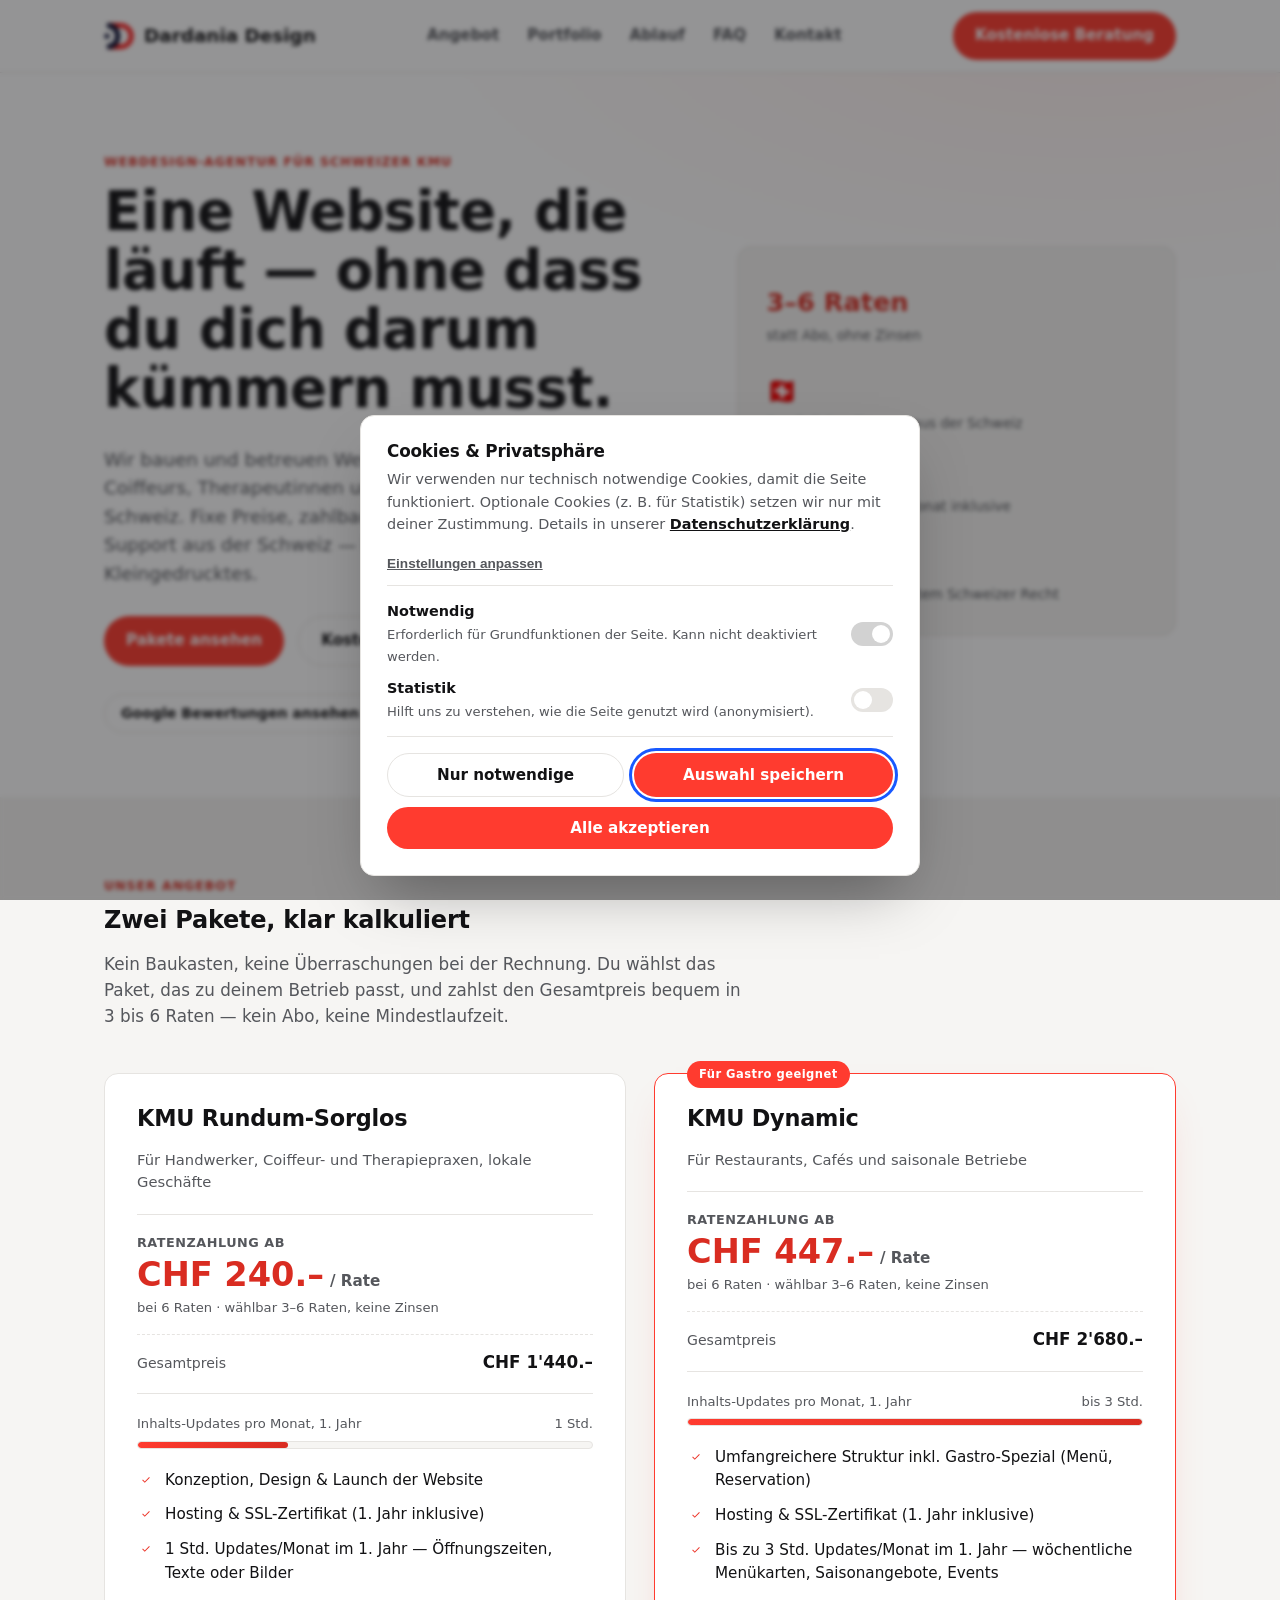
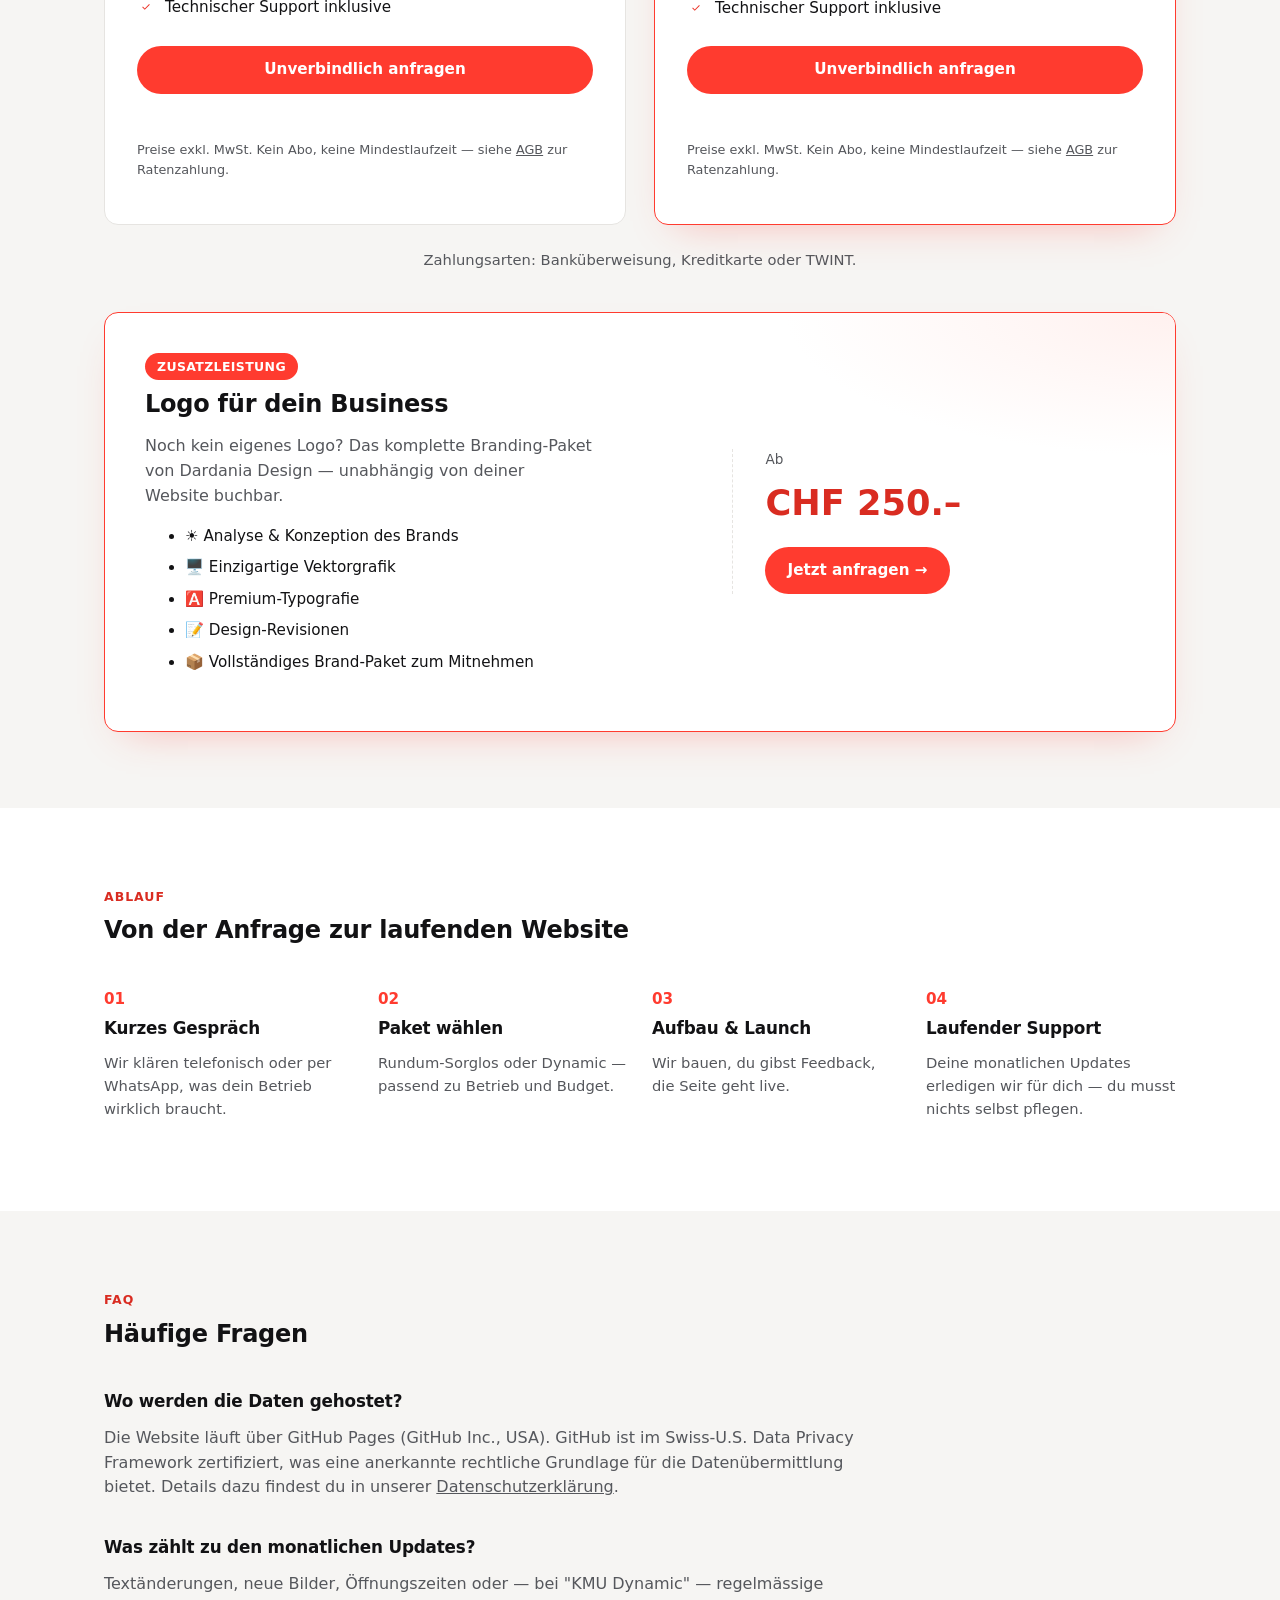
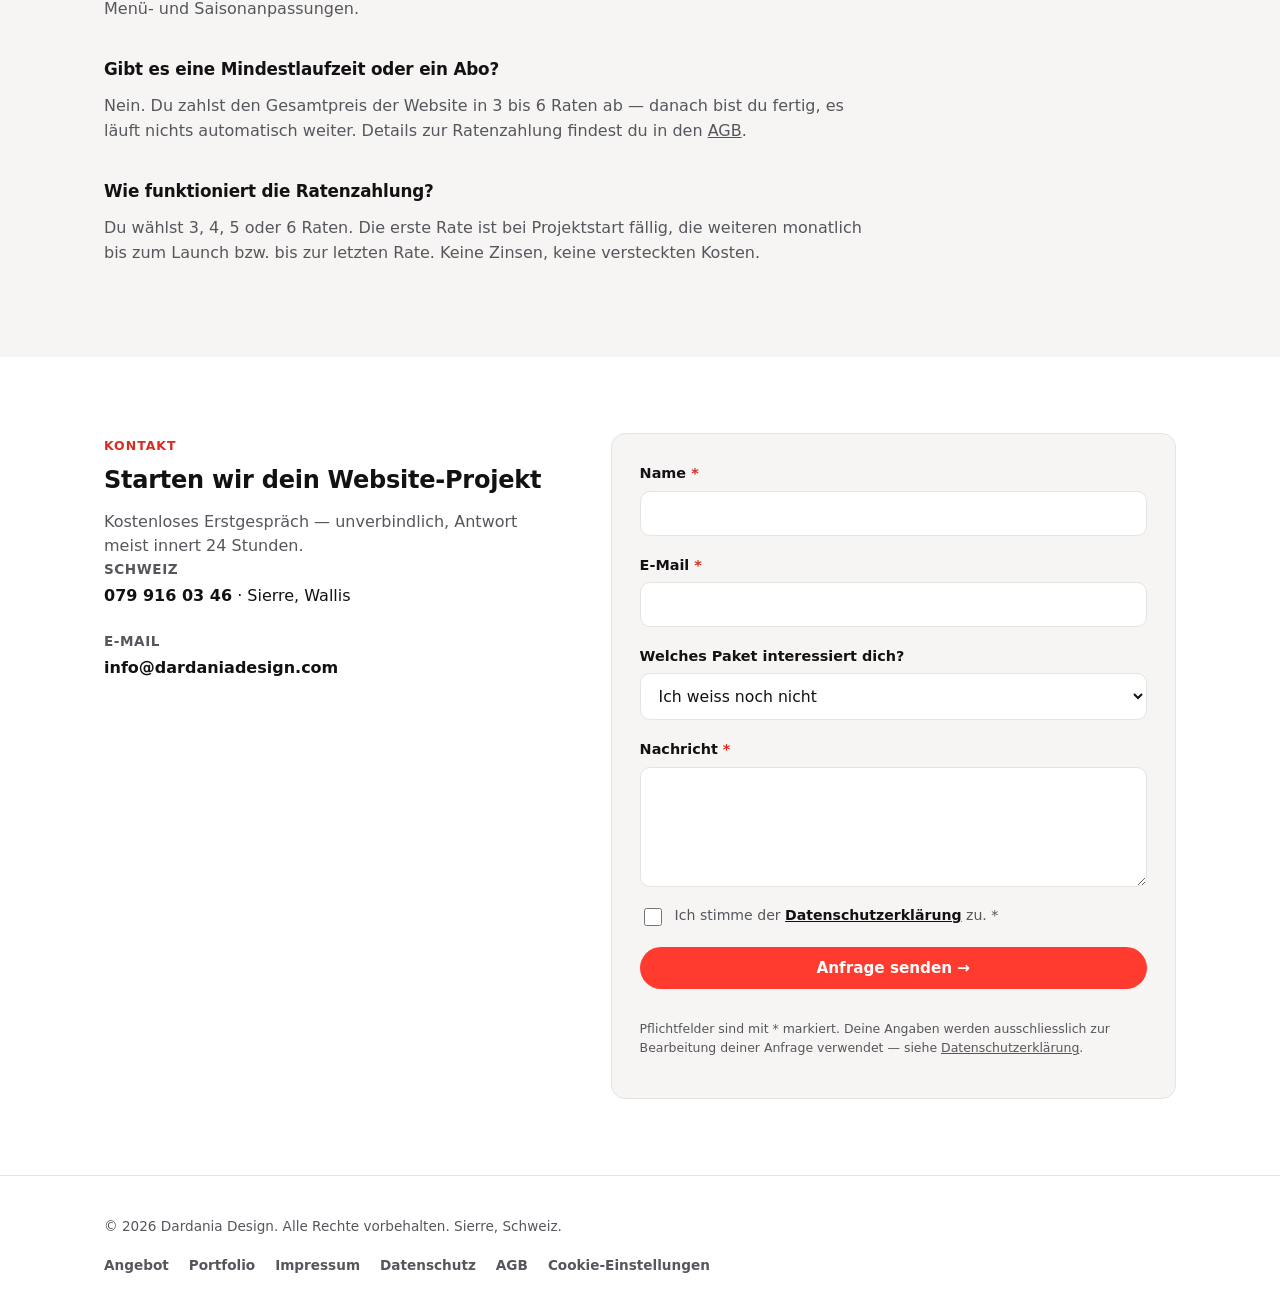
==== index.html @ 03ff4ef8 "Logo-Design Promo-Banner auf Startseite ergaenzt (CHF 250.-, angepasst an bestehendes Rot/Weiss-Desi" ====
<!DOCTYPE html>
<html lang="de-CH">
<head>
<meta charset="UTF-8">
<meta name="viewport" content="width=device-width, initial-scale=1.0, viewport-fit=cover">
<title>Dardania Design — Websites auf Raten für Schweizer KMU</title>
<meta name="description" content="Websites auf Raten für Schweizer KMU: Handwerk, Coiffeur, Therapie und Gastro. Gesamtpreis ab CHF 1'440.–, zahlbar in 3–6 Raten. Kein Abo. Persönlicher Support aus der Schweiz, SSL inklusive.">
<meta name="theme-color" content="#ff3b2f">
<link rel="canonical" href="https://www.dardaniadesign.com/">
<link rel="icon" href="/favicon.ico" sizes="any">
<link rel="icon" href="/images/logo-mark.png" type="image/png">
<link rel="apple-touch-icon" href="/images/apple-touch-icon.png">

<meta property="og:type" content="website">
<meta property="og:site_name" content="Dardania Design">
<meta property="og:title" content="Dardania Design — Websites auf Raten für Schweizer KMU">
<meta property="og:description" content="Websites auf Raten für Schweizer KMU: Handwerk, Coiffeur, Therapie und Gastro. Kein Abo — Gesamtpreis in 3–6 Raten.">
<meta property="og:url" content="https://www.dardaniadesign.com/">
<meta property="og:locale" content="de_CH">

<meta name="twitter:card" content="summary">
<meta name="twitter:title" content="Dardania Design — Websites auf Raten für Schweizer KMU">

<link rel="stylesheet" href="styles.css">
<!-- Keine Google Fonts CDN-Einbindung: Schriften liegen lokal unter /fonts, siehe README.md -->
</head>
<body>

<!-- ============ COOKIE BANNER (blockiert die Seite bis zur Entscheidung) ============ -->
<div id="cookie-overlay"></div>
<div id="cookie-banner" role="dialog" aria-modal="true" aria-labelledby="cookie-title" aria-describedby="cookie-desc">
  <h2 id="cookie-title">Cookies &amp; Privatsphäre</h2>
  <p id="cookie-desc">
    Wir verwenden nur technisch notwendige Cookies, damit die Seite funktioniert.
    Optionale Cookies (z.&nbsp;B. für Statistik) setzen wir nur mit deiner Zustimmung.
    Details in unserer <a href="datenschutz.html">Datenschutzerklärung</a>.
  </p>

  <button type="button" id="cookie-settings-toggle" aria-expanded="false" aria-controls="cookie-options">
    Einstellungen anpassen
  </button>

  <div class="cookie-options" id="cookie-options" hidden>
    <div class="cookie-option">
      <div>
        <strong>Notwendig</strong>
        <span class="desc">Erforderlich für Grundfunktionen der Seite. Kann nicht deaktiviert werden.</span>
      </div>
      <label class="switch">
        <input type="checkbox" checked disabled aria-label="Notwendige Cookies, immer aktiv">
        <span class="track"></span>
      </label>
    </div>
    <div class="cookie-option">
      <div>
        <strong>Statistik</strong>
        <span class="desc">Hilft uns zu verstehen, wie die Seite genutzt wird (anonymisiert).</span>
      </div>
      <label class="switch">
        <input type="checkbox" id="consent-stats" aria-label="Statistik-Cookies zulassen">
        <span class="track"></span>
      </label>
    </div>
  </div>

  <div class="cookie-actions">
    <button type="button" class="btn btn-ghost" id="cookie-reject">Nur notwendige</button>
    <button type="button" class="btn btn-primary" id="cookie-accept-selection">Auswahl speichern</button>
  </div>
  <div class="cookie-actions" style="margin-top:10px;">
    <button type="button" class="btn btn-primary" id="cookie-accept-all" style="width:100%;">Alle akzeptieren</button>
  </div>
</div>

<button type="button" id="cookie-reopen" hidden aria-label="Cookie-Einstellungen öffnen" title="Cookie-Einstellungen">🍪</button>

<!-- ============ HEADER ============ -->
<header class="site-header">
  <div class="wrap">
    <a href="#top" class="logo">
      <img src="images/logo-mark.png" alt="Dardania Design Logo" class="logo-mark">
      Dardania Design
    </a>
    <button class="menu-toggle" id="menu-toggle" aria-expanded="false" aria-controls="primary-nav">
      ☰ <span class="visually-hidden">Menü</span>
    </button>
    <nav class="primary-nav" id="primary-nav">
      <a href="#angebot">Angebot</a>
      <a href="portfolio.html">Portfolio</a>
      <a href="#ablauf">Ablauf</a>
      <a href="#faq">FAQ</a>
      <a href="#kontakt">Kontakt</a>
    </nav>
    <a href="#kontakt" class="btn btn-primary nav-cta">Kostenlose Beratung</a>
  </div>
</header>

<main id="main">

  <!-- ============ HERO ============ -->
  <section class="hero" id="top">
    <div class="wrap hero-grid">
      <div>
        <span class="eyebrow">Webdesign-Agentur für Schweizer KMU</span>
        <h1>Eine Website, die läuft — ohne dass du dich darum kümmern musst.</h1>
        <p class="lead">
          Wir bauen und betreuen Websites für Handwerker, Coiffeurs, Therapeutinnen und
          Restaurants in der Schweiz. Fixe Preise, zahlbar in Raten, persönlicher Support
          aus der Schweiz — kein Abo, kein Kleingedrucktes.
        </p>
        <div class="hero-ctas">
          <a href="#angebot" class="btn btn-primary">Pakete ansehen</a>
          <a href="#kontakt" class="btn btn-ghost">Kostenloses Erstgespräch</a>
        </div>

        <div class="reviews-strip" style="justify-content:flex-start;">
          <a class="review-badge" href="https://share.google/57NBGDNF6zieP54Gx" target="_blank" rel="noopener">Google Bewertungen ansehen ↗</a>
          <a class="review-badge" href="https://de.trustpilot.com/review/dardaniadesign.com" target="_blank" rel="noopener">Auf Trustpilot ansehen ↗</a>
        </div>
      </div>
      <div class="hero-panel">
        <div class="hero-stat-row">
          <div class="hero-stat"><b>3–6 Raten</b><span>statt Abo, ohne Zinsen</span></div>
          <div class="hero-stat"><b>🇨🇭</b><span>Persönlicher Support aus der Schweiz</span></div>
        </div>
        <div class="hero-stat-row" style="margin-top:18px;">
          <div class="hero-stat"><b>1–3 Std.</b><span>Inhalts-Updates pro Monat inklusive</span></div>
          <div class="hero-stat"><b>DSG</b><span>konform nach revidiertem Schweizer Recht</span></div>
        </div>
      </div>
    </div>
  </section>

  <!-- ============ ANGEBOT / PREISE ============ -->
  <section id="angebot" class="alt">
    <div class="wrap">
      <div class="section-head">
        <span class="eyebrow">Unser Angebot</span>
        <h2>Zwei Pakete, klar kalkuliert</h2>
        <p>Kein Baukasten, keine Überraschungen bei der Rechnung. Du wählst das Paket,
          das zu deinem Betrieb passt, und zahlst den Gesamtpreis bequem in 3 bis 6 Raten —
          kein Abo, keine Mindestlaufzeit.</p>
      </div>

      <div class="pricing-grid">

        <!-- Paket 1 -->
        <article class="price-card">
          <h3>KMU Rundum-Sorglos</h3>
          <p class="audience">Für Handwerker, Coiffeur- und Therapiepraxen, lokale Geschäfte</p>

          <div class="price-block">
            <span class="price-kicker">Ratenzahlung ab</span>
            <div class="price-amount">
              <span class="value big">CHF 240.–</span>
              <span class="unit">/ Rate</span>
            </div>
            <span class="price-note">bei 6 Raten · wählbar 3–6 Raten, keine Zinsen</span>

            <div class="price-secondary">
              <span class="label">Gesamtpreis</span>
              <span class="value">CHF 1'440.–</span>
            </div>
          </div>

          <div class="support-meter">
            <div class="meter-label"><span>Inhalts-Updates pro Monat, 1. Jahr</span><span>1 Std.</span></div>
            <div class="meter-track"><div class="meter-fill" style="width:33%"></div></div>
          </div>

          <ul>
            <li>Konzeption, Design &amp; Launch der Website</li>
            <li>Hosting & SSL-Zertifikat (1. Jahr inklusive)</li>
            <li>1 Std. Updates/Monat im 1. Jahr — Öffnungszeiten, Texte oder Bilder</li>
            <li>Technischer Support inklusive</li>
          </ul>

          <a href="#kontakt" class="btn btn-primary" style="justify-content:center;">Unverbindlich anfragen</a>
          <p class="price-foot">Preise exkl. MwSt. Kein Abo, keine Mindestlaufzeit — siehe <a href="agb.html">AGB</a> zur Ratenzahlung.</p>
        </article>

        <!-- Paket 2 -->
        <article class="price-card featured">
          <span class="tag">Für Gastro geeignet</span>
          <h3>KMU Dynamic</h3>
          <p class="audience">Für Restaurants, Cafés und saisonale Betriebe</p>

          <div class="price-block">
            <span class="price-kicker">Ratenzahlung ab</span>
            <div class="price-amount">
              <span class="value big">CHF 447.–</span>
              <span class="unit">/ Rate</span>
            </div>
            <span class="price-note">bei 6 Raten · wählbar 3–6 Raten, keine Zinsen</span>

            <div class="price-secondary">
              <span class="label">Gesamtpreis</span>
              <span class="value">CHF 2'680.–</span>
            </div>
          </div>

          <div class="support-meter">
            <div class="meter-label"><span>Inhalts-Updates pro Monat, 1. Jahr</span><span>bis 3 Std.</span></div>
            <div class="meter-track"><div class="meter-fill" style="width:100%"></div></div>
          </div>

          <ul>
            <li>Umfangreichere Struktur inkl. Gastro-Spezial (Menü, Reservation)</li>
            <li>Hosting & SSL-Zertifikat (1. Jahr inklusive)</li>
            <li>Bis zu 3 Std. Updates/Monat im 1. Jahr — wöchentliche Menükarten, Saisonangebote, Events</li>
            <li>Technischer Support inklusive</li>
          </ul>

          <a href="#kontakt" class="btn btn-primary" style="justify-content:center;">Unverbindlich anfragen</a>
          <p class="price-foot">Preise exkl. MwSt. Kein Abo, keine Mindestlaufzeit — siehe <a href="agb.html">AGB</a> zur Ratenzahlung.</p>
        </article>

      </div>

      <p style="text-align:center; margin-top:24px; color:var(--ink-soft); font-size:0.92rem;">
        Zahlungsarten: Banküberweisung, Kreditkarte oder TWINT.
      </p>

      <!-- ============ LOGO-DESIGN PROMO ============ -->
      <div class="promo-card">
        <div class="promo-text">
          <span class="promo-tag">Zusatzleistung</span>
          <h3>Logo für dein Business</h3>
          <p>Noch kein eigenes Logo? Das komplette Branding-Paket von Dardania Design — unabhängig von deiner Website buchbar.</p>
          <ul class="promo-list">
            <li>☀️ Analyse &amp; Konzeption des Brands</li>
            <li>🖥️ Einzigartige Vektorgrafik</li>
            <li>🅰️ Premium-Typografie</li>
            <li>📝 Design-Revisionen</li>
            <li>📦 Vollständiges Brand-Paket zum Mitnehmen</li>
          </ul>
        </div>
        <div class="promo-price">
          <span class="promo-price-label">Ab</span>
          <span class="promo-price-value">CHF 250.–</span>
          <a href="#kontakt" class="btn btn-primary">Jetzt anfragen →</a>
        </div>
      </div>
    </div>
  </section>

  <!-- ============ ABLAUF ============ -->
  <section id="ablauf">
    <div class="wrap">
      <div class="section-head">
        <span class="eyebrow">Ablauf</span>
        <h2>Von der Anfrage zur laufenden Website</h2>
      </div>
      <div class="steps">
        <div class="step">
          <div class="num">01</div>
          <h3>Kurzes Gespräch</h3>
          <p>Wir klären telefonisch oder per WhatsApp, was dein Betrieb wirklich braucht.</p>
        </div>
        <div class="step">
          <div class="num">02</div>
          <h3>Paket wählen</h3>
          <p>Rundum-Sorglos oder Dynamic — passend zu Betrieb und Budget.</p>
        </div>
        <div class="step">
          <div class="num">03</div>
          <h3>Aufbau &amp; Launch</h3>
          <p>Wir bauen, du gibst Feedback, die Seite geht live.</p>
        </div>
        <div class="step">
          <div class="num">04</div>
          <h3>Laufender Support</h3>
          <p>Deine monatlichen Updates erledigen wir für dich — du musst nichts selbst pflegen.</p>
        </div>
      </div>
    </div>
  </section>

  <!-- ============ FAQ ============ -->
  <section id="faq" class="alt">
    <div class="wrap">
      <div class="section-head">
        <span class="eyebrow">FAQ</span>
        <h2>Häufige Fragen</h2>
      </div>
      <div style="display:grid; gap:22px; max-width:760px;">
        <div>
          <h3 style="font-size:1.05rem;">Wo werden die Daten gehostet?</h3>
          <p style="color:var(--ink-soft);">Die Website läuft über GitHub Pages (GitHub Inc., USA). GitHub ist im Swiss-U.S. Data Privacy Framework zertifiziert, was eine anerkannte rechtliche Grundlage für die Datenübermittlung bietet. Details dazu findest du in unserer <a href="datenschutz.html">Datenschutzerklärung</a>.</p>
        </div>
        <div>
          <h3 style="font-size:1.05rem;">Was zählt zu den monatlichen Updates?</h3>
          <p style="color:var(--ink-soft);">Textänderungen, neue Bilder, Öffnungszeiten oder — bei "KMU Dynamic" — regelmässige Menü- und Saisonanpassungen.</p>
        </div>
        <div>
          <h3 style="font-size:1.05rem;">Gibt es eine Mindestlaufzeit oder ein Abo?</h3>
          <p style="color:var(--ink-soft);">Nein. Du zahlst den Gesamtpreis der Website in 3 bis 6 Raten ab — danach bist du fertig, es läuft nichts automatisch weiter. Details zur Ratenzahlung findest du in den <a href="agb.html">AGB</a>.</p>
        </div>
        <div>
          <h3 style="font-size:1.05rem;">Wie funktioniert die Ratenzahlung?</h3>
          <p style="color:var(--ink-soft);">Du wählst 3, 4, 5 oder 6 Raten. Die erste Rate ist bei Projektstart fällig, die weiteren monatlich bis zum Launch bzw. bis zur letzten Rate. Keine Zinsen, keine versteckten Kosten.</p>
        </div>
      </div>
    </div>
  </section>

  <!-- ============ KONTAKT ============ -->
  <section id="kontakt">
    <div class="wrap contact-grid">
      <div class="contact-info">
        <span class="eyebrow">Kontakt</span>
        <h2>Starten wir dein Website-Projekt</h2>
        <p style="color:var(--ink-soft); margin-bottom:0;">Kostenloses Erstgespräch — unverbindlich, Antwort meist innert 24 Stunden.</p>
        <dl>
          <dt>Schweiz</dt>
          <dd><a href="tel:+41799160346">079 916 03 46</a> · Sierre, Wallis</dd>
          <dt>E-Mail</dt>
          <dd><a href="mailto:info@dardaniadesign.com">info@dardaniadesign.com</a></dd>
        </dl>
      </div>

      <form class="contact-form" id="contact-form" novalidate>
        <div class="field">
          <label for="name">Name <span class="req">*</span></label>
          <input type="text" id="name" name="name" required autocomplete="name">
        </div>
        <div class="field">
          <label for="email">E-Mail <span class="req">*</span></label>
          <input type="email" id="email" name="email" required autocomplete="email">
        </div>
        <div class="field">
          <label for="paket">Welches Paket interessiert dich?</label>
          <select id="paket" name="paket">
            <option value="">Ich weiss noch nicht</option>
            <option value="rundum-sorglos">KMU Rundum-Sorglos — CHF 1'440.– (3–6 Raten)</option>
            <option value="dynamic">KMU Dynamic — CHF 2'680.– (3–6 Raten)</option>
          </select>
        </div>
        <div class="field">
          <label for="message">Nachricht <span class="req">*</span></label>
          <textarea id="message" name="message" required></textarea>
        </div>

        <div class="checkbox-field">
          <input type="checkbox" id="privacy-consent" name="privacy-consent" required>
          <label for="privacy-consent">
            Ich stimme der <a href="datenschutz.html" target="_blank" rel="noopener">Datenschutzerklärung</a> zu. <span class="req">*</span>
          </label>
        </div>

        <button type="submit" class="btn btn-primary" style="justify-content:center;">Anfrage senden →</button>
        <p class="form-status" id="form-status" role="status"></p>
        <p class="form-note">
          Pflichtfelder sind mit * markiert. Deine Angaben werden ausschliesslich zur
          Bearbeitung deiner Anfrage verwendet — siehe <a href="datenschutz.html">Datenschutzerklärung</a>.
        </p>
      </form>
    </div>
  </section>

</main>

<!-- ============ FOOTER ============ -->
<footer class="site-footer">
  <div class="wrap footer-row">
    <span>© <span id="year"></span> Dardania Design. Alle Rechte vorbehalten. Sierre, Schweiz.</span>
    <nav class="footer-links">
      <a href="#angebot">Angebot</a>
      <a href="portfolio.html">Portfolio</a>
      <a href="impressum.html">Impressum</a>
      <a href="datenschutz.html">Datenschutz</a>
      <a href="agb.html">AGB</a>
      <a href="#" id="footer-cookie-link">Cookie-Einstellungen</a>
    </nav>
  </div>
</footer>

<script src="script.js"></script>
</body>
</html>
---- styles.css ----
/* ==========================================================================
   Dardania Design — Stylesheet
   Fonts are self-hosted locally (see /fonts) — no Google Fonts CDN calls,
   so no visitor IP data ever leaves Switzerland via a third-party font
   server. See README.md for how to obtain the two font files.
   ========================================================================== */

@font-face {
  font-family: "Manrope";
  src: url("fonts/manrope-variable.woff2") format("woff2-variations"),
       url("fonts/manrope-800.woff2") format("woff2");
  font-weight: 600 800;
  font-display: swap;
}

@font-face {
  font-family: "Inter";
  src: url("fonts/inter-variable.woff2") format("woff2-variations"),
       url("fonts/inter-400.woff2") format("woff2");
  font-weight: 400 600;
  font-display: swap;
}

:root {
  --bg: #ffffff;
  --bg-alt: #f6f5f3;
  --ink: #121214;
  --ink-soft: #55575c;
  --line: #e6e4e1;
  --accent: #ff3b2f;
  --accent-dark: #d92c21;
  --accent-tint: #fff1ef;
  --focus: #1859ff;
  --radius: 14px;
  --font-display: "Manrope", "Segoe UI", system-ui, sans-serif;
  --font-body: "Inter", "Segoe UI", system-ui, sans-serif;
  --max: 1120px;
}

* { box-sizing: border-box; }
html { scroll-behavior: smooth; }

body {
  margin: 0;
  font-family: var(--font-body);
  color: var(--ink);
  background: var(--bg);
  line-height: 1.55;
  -webkit-font-smoothing: antialiased;
}

body.no-scroll { overflow: hidden; }

img { max-width: 100%; display: block; }
a { color: inherit; }

h1, h2, h3 {
  font-family: var(--font-display);
  font-weight: 800;
  line-height: 1.08;
  margin: 0 0 0.5em;
  letter-spacing: -0.01em;
}

.wrap {
  max-width: var(--max);
  margin: 0 auto;
  padding: 0 24px;
}

.eyebrow {
  display: inline-block;
  font-family: var(--font-display);
  font-size: 0.78rem;
  font-weight: 700;
  letter-spacing: 0.08em;
  text-transform: uppercase;
  color: var(--accent-dark);
  margin-bottom: 12px;
}

a:focus-visible,
button:focus-visible,
input:focus-visible,
textarea:focus-visible {
  outline: 3px solid var(--focus);
  outline-offset: 2px;
}

/* ---------- Header ---------- */
.site-header {
  position: sticky;
  top: 0;
  z-index: 40;
  background: rgba(255, 255, 255, 0.92);
  backdrop-filter: blur(8px);
  border-bottom: 1px solid var(--line);
}

.site-header .wrap {
  display: flex;
  align-items: center;
  justify-content: space-between;
  height: 72px;
}

.logo {
  font-family: var(--font-display);
  font-weight: 800;
  font-size: 1.15rem;
  text-decoration: none;
  display: flex;
  align-items: center;
  gap: 10px;
}

.logo-mark {
  width: 30px;
  height: 30px;
  border-radius: 8px;
  background: var(--accent);
  flex-shrink: 0;
}
img.logo-mark {
  background: none;
  object-fit: contain;
}

nav.primary-nav {
  display: flex;
  gap: 28px;
}

nav.primary-nav a {
  text-decoration: none;
  font-size: 0.95rem;
  font-weight: 600;
  color: var(--ink-soft);
}

nav.primary-nav a:hover { color: var(--ink); }

.btn {
  display: inline-flex;
  align-items: center;
  gap: 8px;
  font-family: var(--font-body);
  font-weight: 700;
  font-size: 0.95rem;
  padding: 12px 22px;
  border-radius: 999px;
  border: none;
  cursor: pointer;
  text-decoration: none;
  transition: transform 0.15s ease, background 0.15s ease;
}

.btn-primary {
  background: var(--accent);
  color: #fff;
}
.btn-primary:hover { background: var(--accent-dark); transform: translateY(-1px); }

.btn-ghost {
  background: transparent;
  color: var(--ink);
  border: 1.5px solid var(--line);
}
.btn-ghost:hover { border-color: var(--ink); }

.nav-cta { display: none; }
@media (min-width: 880px) { .nav-cta { display: inline-flex; } }

.menu-toggle {
  display: inline-flex;
  background: none;
  border: 1.5px solid var(--line);
  border-radius: 10px;
  padding: 8px 10px;
}
@media (min-width: 880px) { .menu-toggle { display: none; } }
@media (min-width: 880px) { nav.primary-nav { display: flex; } }
@media (max-width: 879px) {
  nav.primary-nav {
    display: none;
    position: absolute;
    top: 72px;
    left: 0;
    right: 0;
    background: #fff;
    border-bottom: 1px solid var(--line);
    flex-direction: column;
    padding: 16px 24px 24px;
    gap: 18px;
  }
  nav.primary-nav.open { display: flex; }
}

/* ---------- Hero ---------- */
.hero {
  padding: 76px 0 64px;
  background:
    radial-gradient(1100px 480px at 85% -10%, var(--accent-tint), transparent 60%);
}

.hero-grid {
  display: grid;
  gap: 40px;
}
@media (min-width: 960px) {
  .hero-grid { grid-template-columns: 1.15fr 0.85fr; align-items: center; }
}

.hero h1 { font-size: clamp(2.1rem, 4.6vw, 3.4rem); }
.hero p.lead { font-size: 1.15rem; color: var(--ink-soft); max-width: 46ch; }
.hero-ctas { display: flex; gap: 14px; flex-wrap: wrap; margin-top: 28px; }

.hero-panel {
  background: var(--bg-alt);
  border: 1px solid var(--line);
  border-radius: var(--radius);
  padding: 28px;
}
.hero-stat-row { display: flex; gap: 24px; flex-wrap: wrap; margin-top: 8px; }
.hero-stat b {
  font-family: var(--font-display);
  font-size: 1.6rem;
  display: block;
  color: var(--accent-dark);
}
.hero-stat span { font-size: 0.85rem; color: var(--ink-soft); }

/* ---------- Sections ---------- */
section { padding: 76px 0; }
section.alt { background: var(--bg-alt); }
.section-head { max-width: 640px; margin-bottom: 44px; }
.section-head p { color: var(--ink-soft); font-size: 1.05rem; }

/* ---------- Pricing cards ---------- */
.pricing-grid {
  display: grid;
  gap: 28px;
}
@media (min-width: 860px) {
  .pricing-grid { grid-template-columns: repeat(2, 1fr); }
}

.price-card {
  background: #fff;
  border: 1px solid var(--line);
  border-radius: var(--radius);
  padding: 32px;
  display: flex;
  flex-direction: column;
  position: relative;
}
.price-card.featured {
  border-color: var(--accent);
  box-shadow: 0 18px 40px -22px rgba(255, 59, 47, 0.35);
}
.price-card .tag {
  position: absolute;
  top: -13px;
  left: 32px;
  background: var(--accent);
  color: #fff;
  font-size: 0.72rem;
  font-weight: 700;
  letter-spacing: 0.04em;
  padding: 5px 12px;
  border-radius: 999px;
}
.price-card h3 { font-size: 1.4rem; margin-bottom: 4px; }
.price-card .audience { color: var(--ink-soft); font-size: 0.92rem; margin-bottom: 20px; }

.price-block {
  border-top: 1px solid var(--line);
  border-bottom: 1px solid var(--line);
  padding: 18px 0;
  margin-bottom: 20px;
}
.price-kicker {
  display: block;
  font-size: 0.8rem;
  color: var(--ink-soft);
  text-transform: uppercase;
  letter-spacing: 0.04em;
  font-weight: 600;
}
.price-amount {
  display: flex;
  align-items: baseline;
  gap: 6px;
  margin-top: 4px;
  flex-wrap: wrap;
}
.price-amount .value.big {
  font-family: var(--font-display);
  font-weight: 800;
  font-size: 2.1rem;
  line-height: 1.1;
  color: var(--accent-dark);
}
.price-amount .unit {
  font-size: 0.95rem;
  font-weight: 600;
  color: var(--ink-soft);
}
.price-note {
  display: block;
  margin-top: 4px;
  font-size: 0.82rem;
  color: var(--ink-soft);
}
.price-secondary {
  display: flex;
  justify-content: space-between;
  align-items: baseline;
  margin-top: 16px;
  padding-top: 14px;
  border-top: 1px dashed var(--line);
}
.price-secondary .label { color: var(--ink-soft); font-size: 0.88rem; }
.price-secondary .value {
  font-family: var(--font-display);
  font-weight: 700;
  font-size: 1.05rem;
  color: var(--ink);
}

.price-card ul {
  list-style: none;
  margin: 0 0 26px;
  padding: 0;
  display: grid;
  gap: 11px;
  flex-grow: 1;
}
.price-card li {
  display: flex;
  gap: 10px;
  font-size: 0.95rem;
  align-items: flex-start;
}
.price-card li::before {
  content: "";
  flex-shrink: 0;
  width: 18px;
  height: 18px;
  margin-top: 2px;
  border-radius: 5px;
  background: var(--accent-tint);
  background-image: linear-gradient(135deg, var(--accent), var(--accent-dark));
  -webkit-mask: url('data:image/svg+xml;utf8,<svg xmlns="http://www.w3.org/2000/svg" viewBox="0 0 24 24"><path fill="black" d="M9.55 17.6 4.4 12.45l1.4-1.4 3.75 3.74L18.2 6.15l1.4 1.4z"/></svg>') center/12px no-repeat;
  mask: url('data:image/svg+xml;utf8,<svg xmlns="http://www.w3.org/2000/svg" viewBox="0 0 24 24"><path fill="black" d="M9.55 17.6 4.4 12.45l1.4-1.4 3.75 3.74L18.2 6.15l1.4 1.4z"/></svg>') center/12px no-repeat;
}

.support-meter { margin-bottom: 20px; }
.support-meter .meter-label {
  display: flex;
  justify-content: space-between;
  font-size: 0.82rem;
  color: var(--ink-soft);
  margin-bottom: 6px;
}
.meter-track {
  height: 8px;
  border-radius: 999px;
  background: var(--bg-alt);
  overflow: hidden;
  border: 1px solid var(--line);
}
.meter-fill {
  height: 100%;
  border-radius: 999px;
  background: linear-gradient(90deg, var(--accent), var(--accent-dark));
}

.price-foot { font-size: 0.8rem; color: var(--ink-soft); margin-top: 46px; }

/* ---------- Process ---------- */
.steps {
  display: grid;
  gap: 24px;
}
@media (min-width: 720px) { .steps { grid-template-columns: repeat(4, 1fr); } }
.step .num {
  font-family: var(--font-display);
  font-weight: 800;
  color: var(--accent);
  font-size: 0.95rem;
  margin-bottom: 8px;
}
.step h3 { font-size: 1.05rem; }
.step p { color: var(--ink-soft); font-size: 0.92rem; }

/* ---------- Contact ---------- */
.contact-grid {
  display: grid;
  gap: 44px;
}
@media (min-width: 900px) { .contact-grid { grid-template-columns: 0.9fr 1.1fr; } }

.contact-info dl { margin: 0; }
.contact-info dt {
  font-family: var(--font-display);
  font-weight: 700;
  font-size: 0.85rem;
  text-transform: uppercase;
  letter-spacing: 0.04em;
  color: var(--ink-soft);
  margin-top: 22px;
}
.contact-info dt:first-child { margin-top: 0; }
.contact-info dd { margin: 4px 0 0; }
.contact-info a { text-decoration: none; font-weight: 600; }
.contact-info a:hover { color: var(--accent-dark); }

form.contact-form {
  background: var(--bg-alt);
  border: 1px solid var(--line);
  border-radius: var(--radius);
  padding: 28px;
  display: grid;
  gap: 18px;
}

.field { display: grid; gap: 6px; }
.field label { font-size: 0.9rem; font-weight: 600; }
.field .req { color: var(--accent-dark); }

input[type="text"],
input[type="email"],
input[type="tel"],
select,
textarea {
  font-family: var(--font-body);
  font-size: 0.98rem;
  padding: 12px 14px;
  border-radius: 10px;
  border: 1px solid var(--line);
  background: #fff;
  color: var(--ink);
  width: 100%;
}
textarea { resize: vertical; min-height: 120px; }

.checkbox-field {
  display: flex;
  align-items: flex-start;
  gap: 10px;
  font-size: 0.88rem;
  color: var(--ink-soft);
}
.checkbox-field input {
  margin-top: 3px;
  width: 18px;
  height: 18px;
  flex-shrink: 0;
  accent-color: var(--accent);
}
.checkbox-field a { font-weight: 600; color: var(--ink); text-decoration: underline; }

.form-note {
  font-size: 0.78rem;
  color: var(--ink-soft);
}

.form-status {
  font-size: 0.9rem;
  font-weight: 600;
  display: none;
}
.form-status.success { display: block; color: #16794f; }
.form-status.error { display: block; color: var(--accent-dark); }

/* ---------- Footer ---------- */
footer.site-footer {
  border-top: 1px solid var(--line);
  padding: 40px 0;
}
.footer-row {
  display: flex;
  flex-wrap: wrap;
  gap: 18px;
  justify-content: space-between;
  align-items: center;
  font-size: 0.85rem;
  color: var(--ink-soft);
}
.footer-links { display: flex; gap: 20px; flex-wrap: wrap; }
.footer-links a { text-decoration: none; font-weight: 600; color: var(--ink-soft); }
.footer-links a:hover { color: var(--ink); }

/* ==========================================================================
   Cookie banner — blocks interaction with the page until a choice is made
   ========================================================================== */
#cookie-overlay {
  position: fixed;
  inset: 0;
  background: rgba(18, 18, 20, 0.45);
  backdrop-filter: blur(2px);
  z-index: 200;
}
#cookie-overlay[hidden] { display: none; }

#cookie-banner {
  position: fixed;
  left: 50%;
  bottom: 24px;
  transform: translateX(-50%);
  width: min(560px, calc(100% - 32px));
  background: #fff;
  border-radius: var(--radius);
  border: 1px solid var(--line);
  box-shadow: 0 30px 60px -20px rgba(0, 0, 0, 0.35);
  padding: 26px;
  z-index: 201;
}
#cookie-banner[hidden] { display: none; }

#cookie-banner h2 {
  font-size: 1.05rem;
  margin-bottom: 8px;
}
#cookie-banner p {
  font-size: 0.9rem;
  color: var(--ink-soft);
  margin: 0 0 16px;
}
#cookie-banner p a { text-decoration: underline; font-weight: 600; color: var(--ink); }

.cookie-options {
  display: grid;
  gap: 10px;
  margin-bottom: 16px;
  border-top: 1px solid var(--line);
  border-bottom: 1px solid var(--line);
  padding: 14px 0;
}
.cookie-option {
  display: flex;
  justify-content: space-between;
  align-items: center;
  gap: 12px;
  font-size: 0.9rem;
}
.cookie-option strong { display: block; }
.cookie-option span.desc { color: var(--ink-soft); font-size: 0.82rem; }

.switch {
  position: relative;
  width: 42px;
  height: 24px;
  flex-shrink: 0;
}
.switch input { opacity: 0; width: 100%; height: 100%; margin: 0; position: absolute; cursor: pointer; }
.switch .track {
  position: absolute;
  inset: 0;
  background: var(--line);
  border-radius: 999px;
  transition: background 0.15s ease;
}
.switch .track::after {
  content: "";
  position: absolute;
  top: 3px;
  left: 3px;
  width: 18px;
  height: 18px;
  border-radius: 50%;
  background: #fff;
  transition: transform 0.15s ease;
}
.switch input:checked + .track { background: var(--accent); }
.switch input:checked + .track::after { transform: translateX(18px); }
.switch input:disabled + .track { background: #bfbfbf; opacity: 0.7; }

.cookie-actions {
  display: flex;
  flex-wrap: wrap;
  gap: 10px;
}
.cookie-actions .btn { flex: 1 1 auto; justify-content: center; }

#cookie-settings-toggle {
  background: none;
  border: none;
  padding: 0;
  font-size: 0.85rem;
  font-weight: 600;
  text-decoration: underline;
  cursor: pointer;
  color: var(--ink-soft);
  margin-bottom: 14px;
}

#cookie-reopen {
  position: fixed;
  bottom: 18px;
  left: 18px;
  z-index: 150;
  background: var(--ink);
  color: #fff;
  border: none;
  border-radius: 999px;
  width: 44px;
  height: 44px;
  cursor: pointer;
  font-size: 1.1rem;
}
#cookie-reopen[hidden] { display: none; }

/* ---------- Portfolio-Seite ---------- */
.portfolio-grid {
  display: grid;
  gap: 28px;
  grid-template-columns: 1fr;
}
@media (min-width: 640px) {
  .portfolio-grid { grid-template-columns: repeat(2, 1fr); }
}
@media (min-width: 980px) {
  .portfolio-grid { grid-template-columns: repeat(3, 1fr); }
}

.portfolio-card {
  background: #fff;
  border: 1px solid var(--line);
  border-radius: var(--radius);
  overflow: hidden;
  display: flex;
  flex-direction: column;
}
.portfolio-card .thumb {
  aspect-ratio: 4 / 3;
  background: var(--bg-alt);
  overflow: hidden;
}
.portfolio-card .thumb img {
  width: 100%;
  height: 100%;
  object-fit: cover;
  display: block;
}
.portfolio-card .body { padding: 20px; }
.portfolio-card .tag {
  font-size: 0.8rem;
  color: var(--accent-dark);
  font-weight: 700;
  text-transform: uppercase;
  letter-spacing: 0.03em;
  margin-bottom: 6px;
}
.portfolio-card h3 { font-size: 1.15rem; margin-bottom: 6px; }
.portfolio-card p:not(.tag) { color: var(--ink-soft); font-size: 0.95rem; }
.portfolio-card .link {
  display: inline-block;
  margin-top: 10px;
  font-weight: 700;
  color: var(--accent-dark);
}

.stats-strip {
  display: grid;
  grid-template-columns: repeat(2, 1fr);
  gap: 24px;
  margin-top: 56px;
  padding-top: 40px;
  border-top: 1px solid var(--line);
  text-align: center;
}
@media (min-width: 640px) { .stats-strip { grid-template-columns: repeat(4, 1fr); } }
.stats-strip strong {
  display: block;
  font-family: var(--font-display);
  font-size: 1.9rem;
  color: var(--accent-dark);
}
.stats-strip span { font-size: 0.85rem; color: var(--ink-soft); }

.cta-band { text-align: center; max-width: 560px; margin: 0 auto; }
.cta-band h2 { margin-bottom: 8px; }
.cta-band p { color: var(--ink-soft); margin-bottom: 24px; }

/* ---------- Bewertungen (Startseite & Portfolio) ---------- */
.reviews-strip {
  display: flex;
  flex-wrap: wrap;
  gap: 14px;
  align-items: center;
  justify-content: center;
  margin-top: 28px;
}
.review-badge {
  display: inline-flex;
  align-items: center;
  gap: 8px;
  background: #fff;
  border: 1px solid var(--line);
  border-radius: 999px;
  padding: 8px 16px;
  font-size: 0.88rem;
  font-weight: 700;
  color: var(--ink);
  text-decoration: none;
}
.review-badge .stars { color: var(--accent-dark); letter-spacing: 1px; }
.review-badge:hover { border-color: var(--accent); }

/* ---------- Logo-Design Promo-Banner ---------- */
.promo-card {
  margin-top: 40px;
  background: #fff;
  border: 1px solid var(--accent);
  border-radius: var(--radius);
  padding: 32px;
  display: grid;
  gap: 24px;
  box-shadow: 0 18px 40px -22px rgba(255, 59, 47, 0.35);
  position: relative;
  overflow: hidden;
}
.promo-card::before {
  content: "";
  position: absolute;
  inset: 0;
  background: radial-gradient(600px 220px at 100% 0%, var(--accent-tint), transparent 65%);
  pointer-events: none;
}
.promo-text, .promo-price { position: relative; }
.promo-tag {
  display: inline-block;
  background: var(--accent);
  color: #fff;
  font-size: 0.78rem;
  font-weight: 700;
  text-transform: uppercase;
  letter-spacing: 0.03em;
  padding: 4px 12px;
  border-radius: 999px;
  margin-bottom: 12px;
}
.promo-card h3 { font-size: 1.5rem; margin-bottom: 8px; }
.promo-card > .promo-text > p { color: var(--ink-soft); max-width: 44ch; margin-bottom: 16px; }
.promo-list { display: grid; gap: 8px; }
.promo-list li { font-size: 0.95rem; }
.promo-price {
  display: flex;
  flex-direction: column;
  align-items: flex-start;
  gap: 6px;
  padding-top: 20px;
  border-top: 1px dashed var(--line);
}
.promo-price-label { font-size: 0.85rem; color: var(--ink-soft); }
.promo-price-value {
  font-family: var(--font-display);
  font-weight: 800;
  font-size: 2.2rem;
  color: var(--accent-dark);
  margin-bottom: 10px;
}
@media (min-width: 720px) {
  .promo-card { grid-template-columns: 1.4fr 1fr; align-items: center; padding: 40px; }
  .promo-price {
    border-top: none;
    border-left: 1px dashed var(--line);
    padding-top: 0;
    padding-left: 32px;
  }
}

@media (prefers-reduced-motion: reduce) {
  * { transition: none !important; scroll-behavior: auto !important; }
}
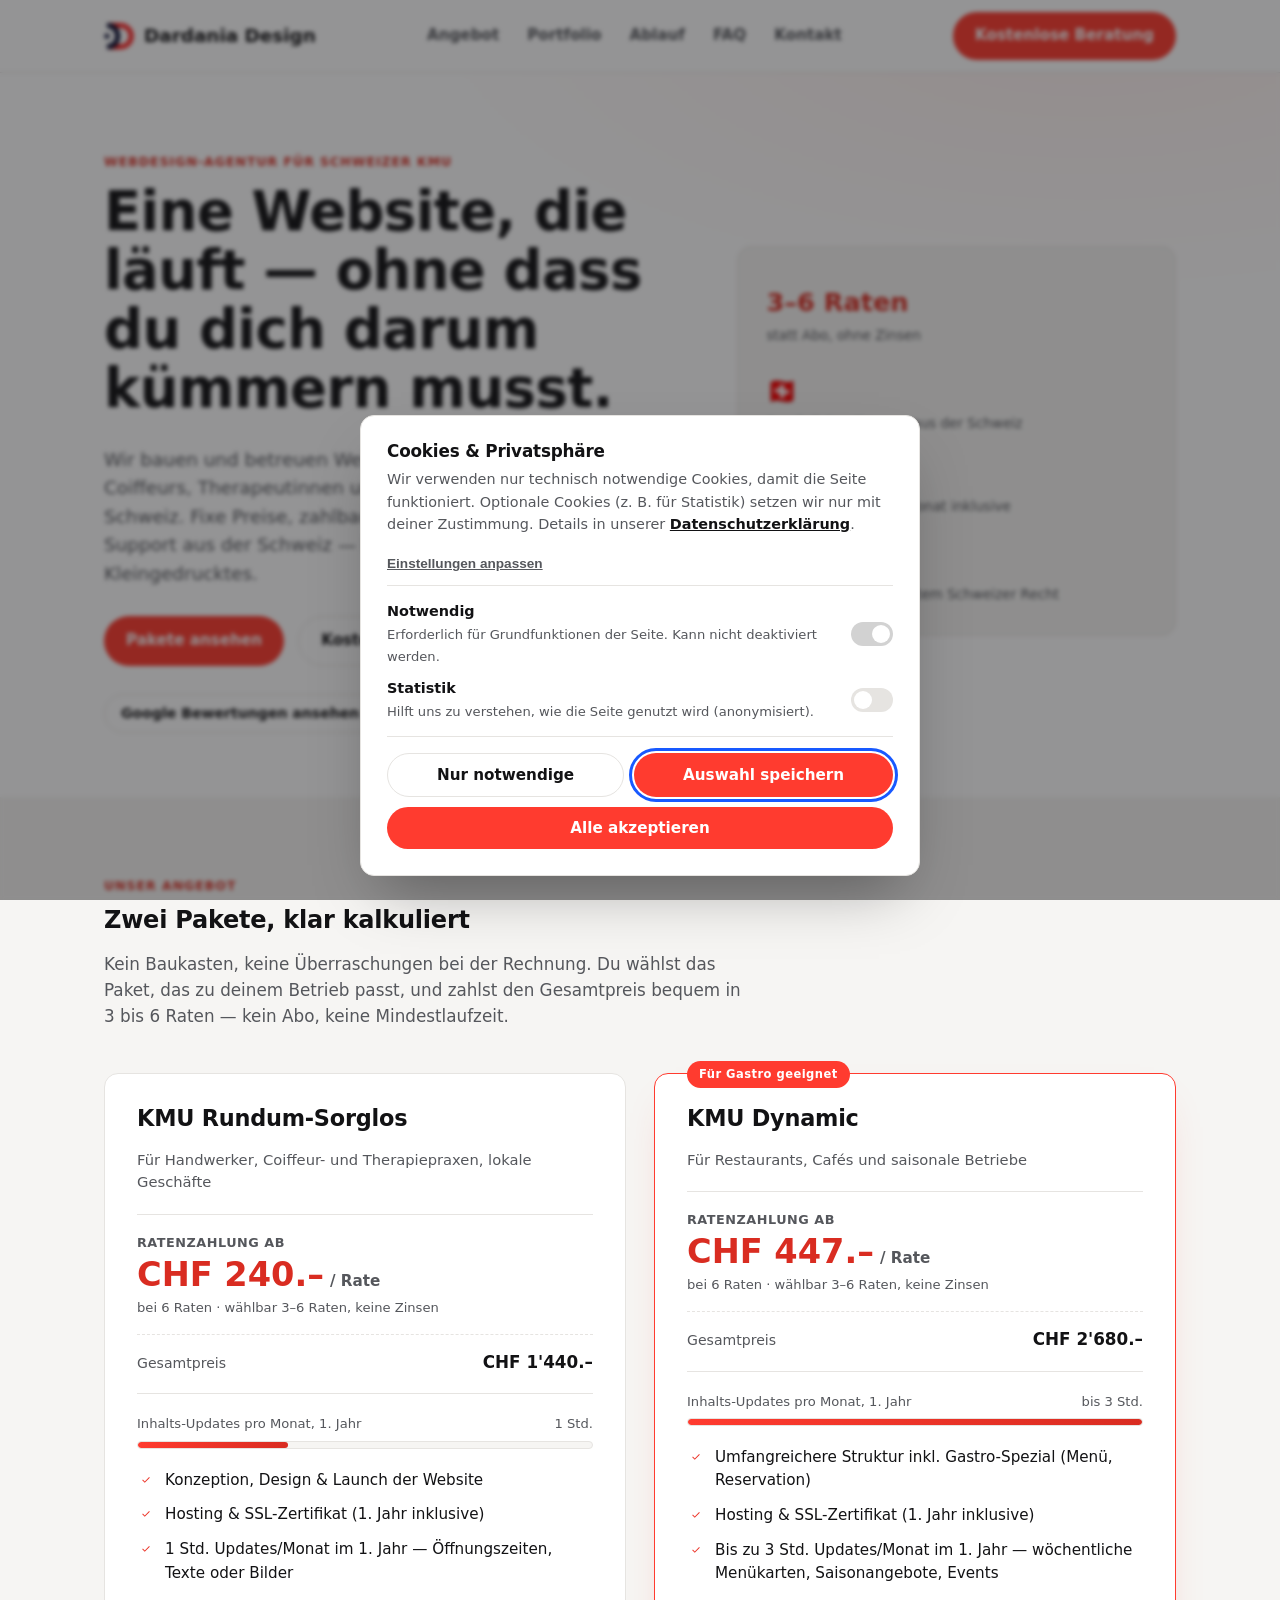
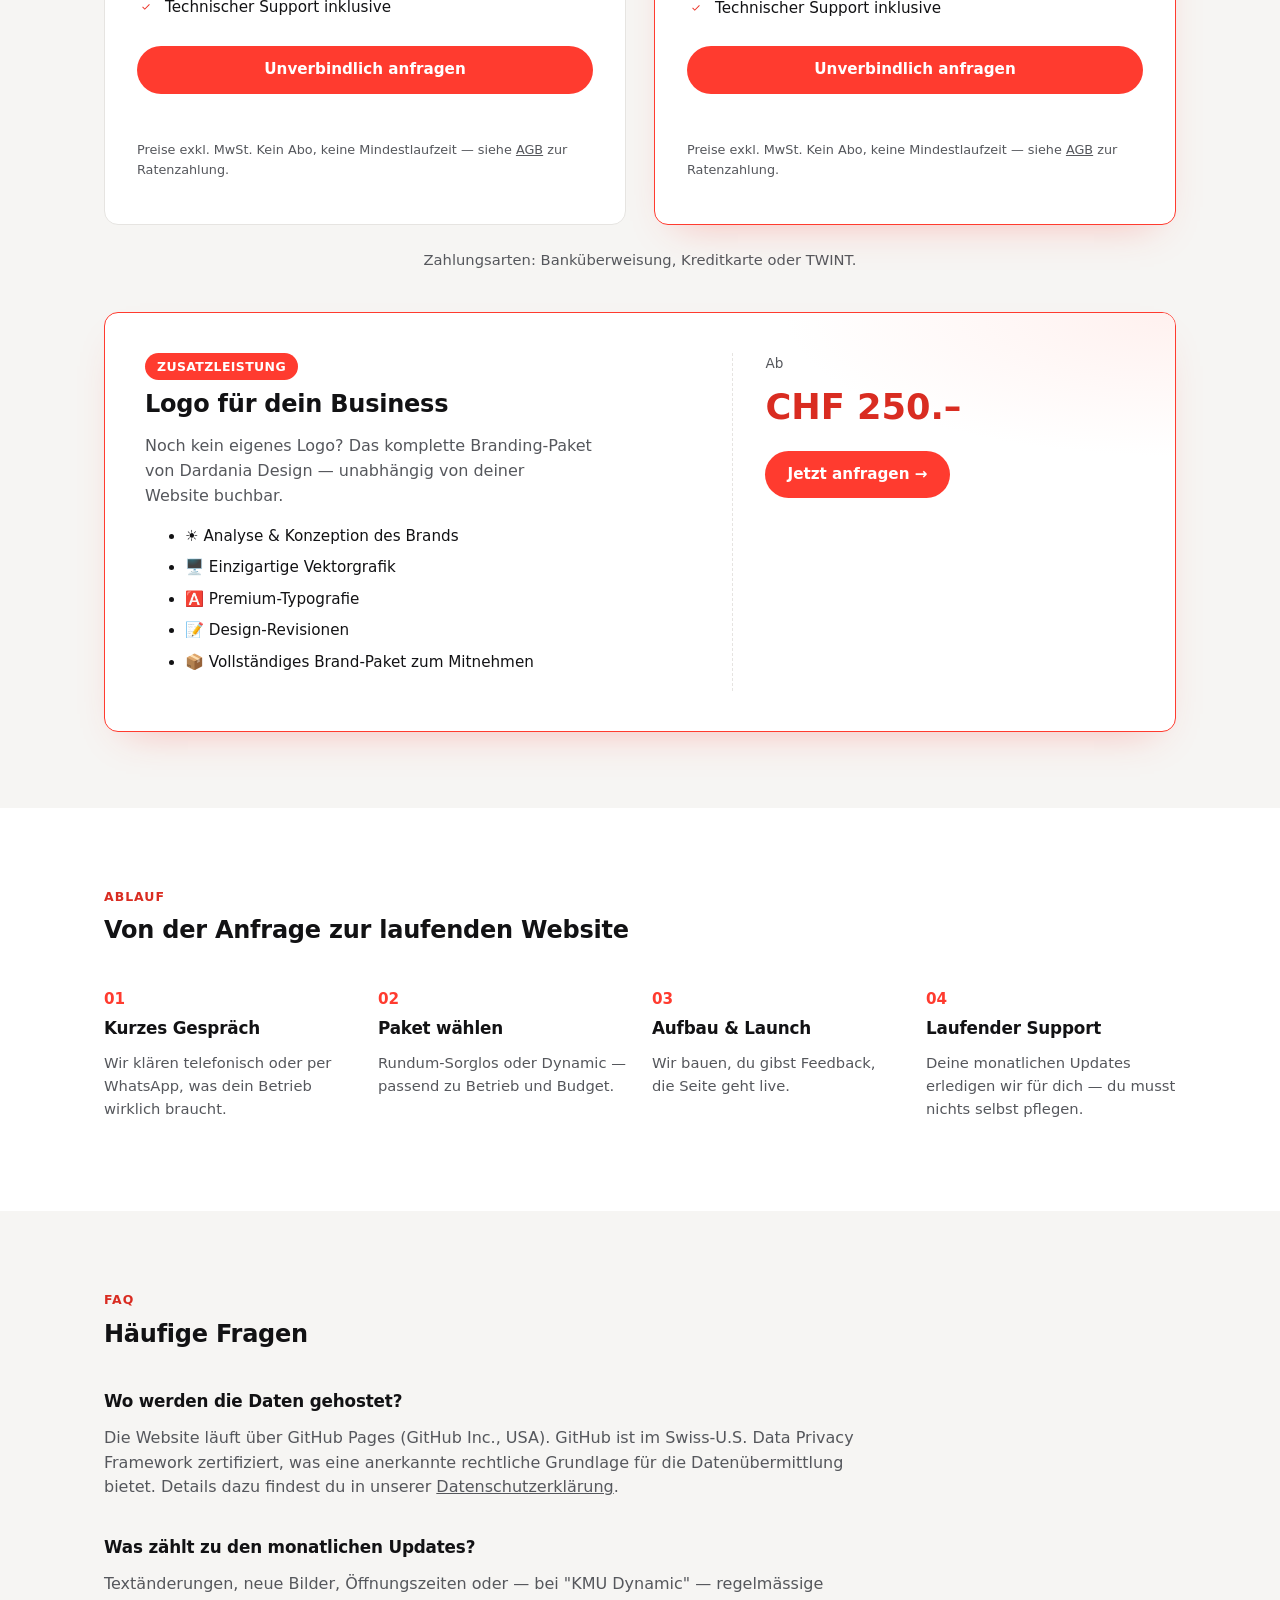
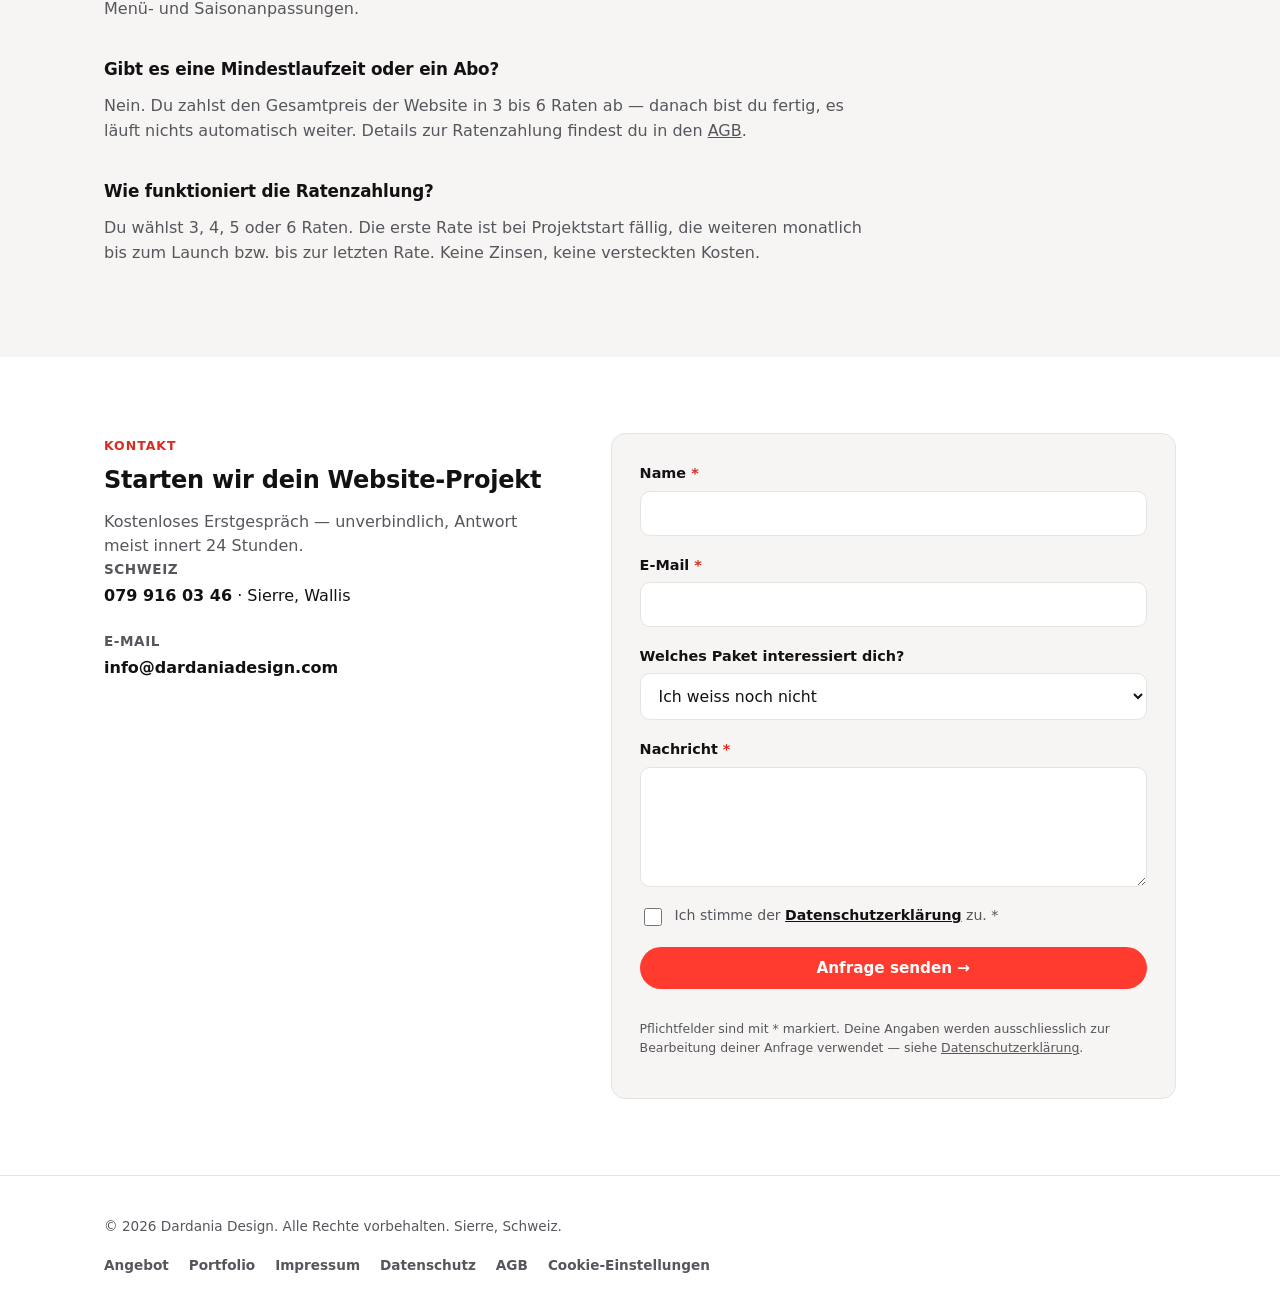
==== commit e9646f57: "Add files via upload" ====
--- a/index.html
+++ b/index.html
@@ -5,6 +5,7 @@
 <meta name="viewport" content="width=device-width, initial-scale=1.0, viewport-fit=cover">
 <title>Dardania Design — Websites auf Raten für Schweizer KMU</title>
 <meta name="description" content="Websites auf Raten für Schweizer KMU: Handwerk, Coiffeur, Therapie und Gastro. Gesamtpreis ab CHF 1'440.–, zahlbar in 3–6 Raten. Kein Abo. Persönlicher Support aus der Schweiz, SSL inklusive.">
+<meta name="robots" content="index, follow">
 <meta name="theme-color" content="#ff3b2f">
 <link rel="canonical" href="https://www.dardaniadesign.com/">
 <link rel="icon" href="/favicon.ico" sizes="any">
--- a/styles.css
+++ b/styles.css
@@ -763,7 +763,7 @@
   margin-bottom: 10px;
 }
 @media (min-width: 720px) {
-  .promo-card { grid-template-columns: 1.4fr 1fr; align-items: center; padding: 40px; }
+  .promo-card { grid-template-columns: 1.4fr 1fr; align-items: stretch; padding: 40px; }
   .promo-price {
     border-top: none;
     border-left: 1px dashed var(--line);
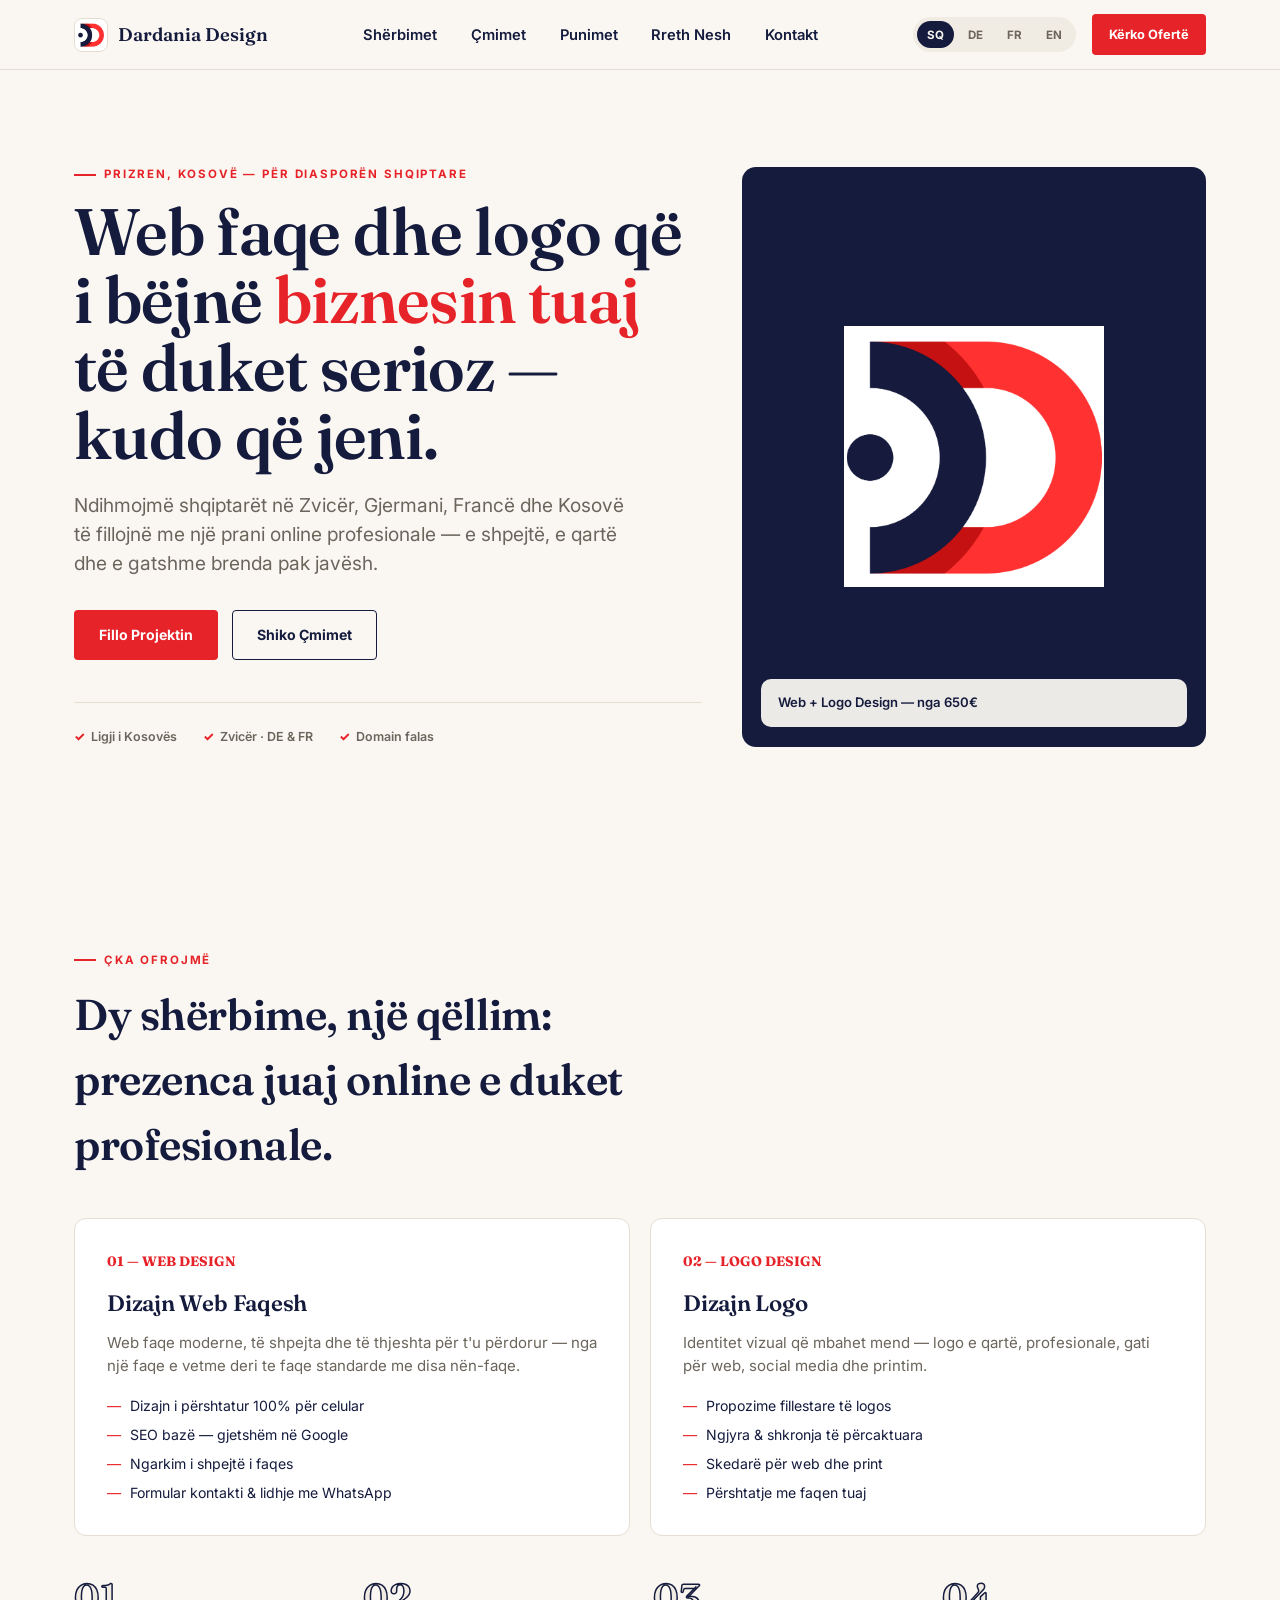
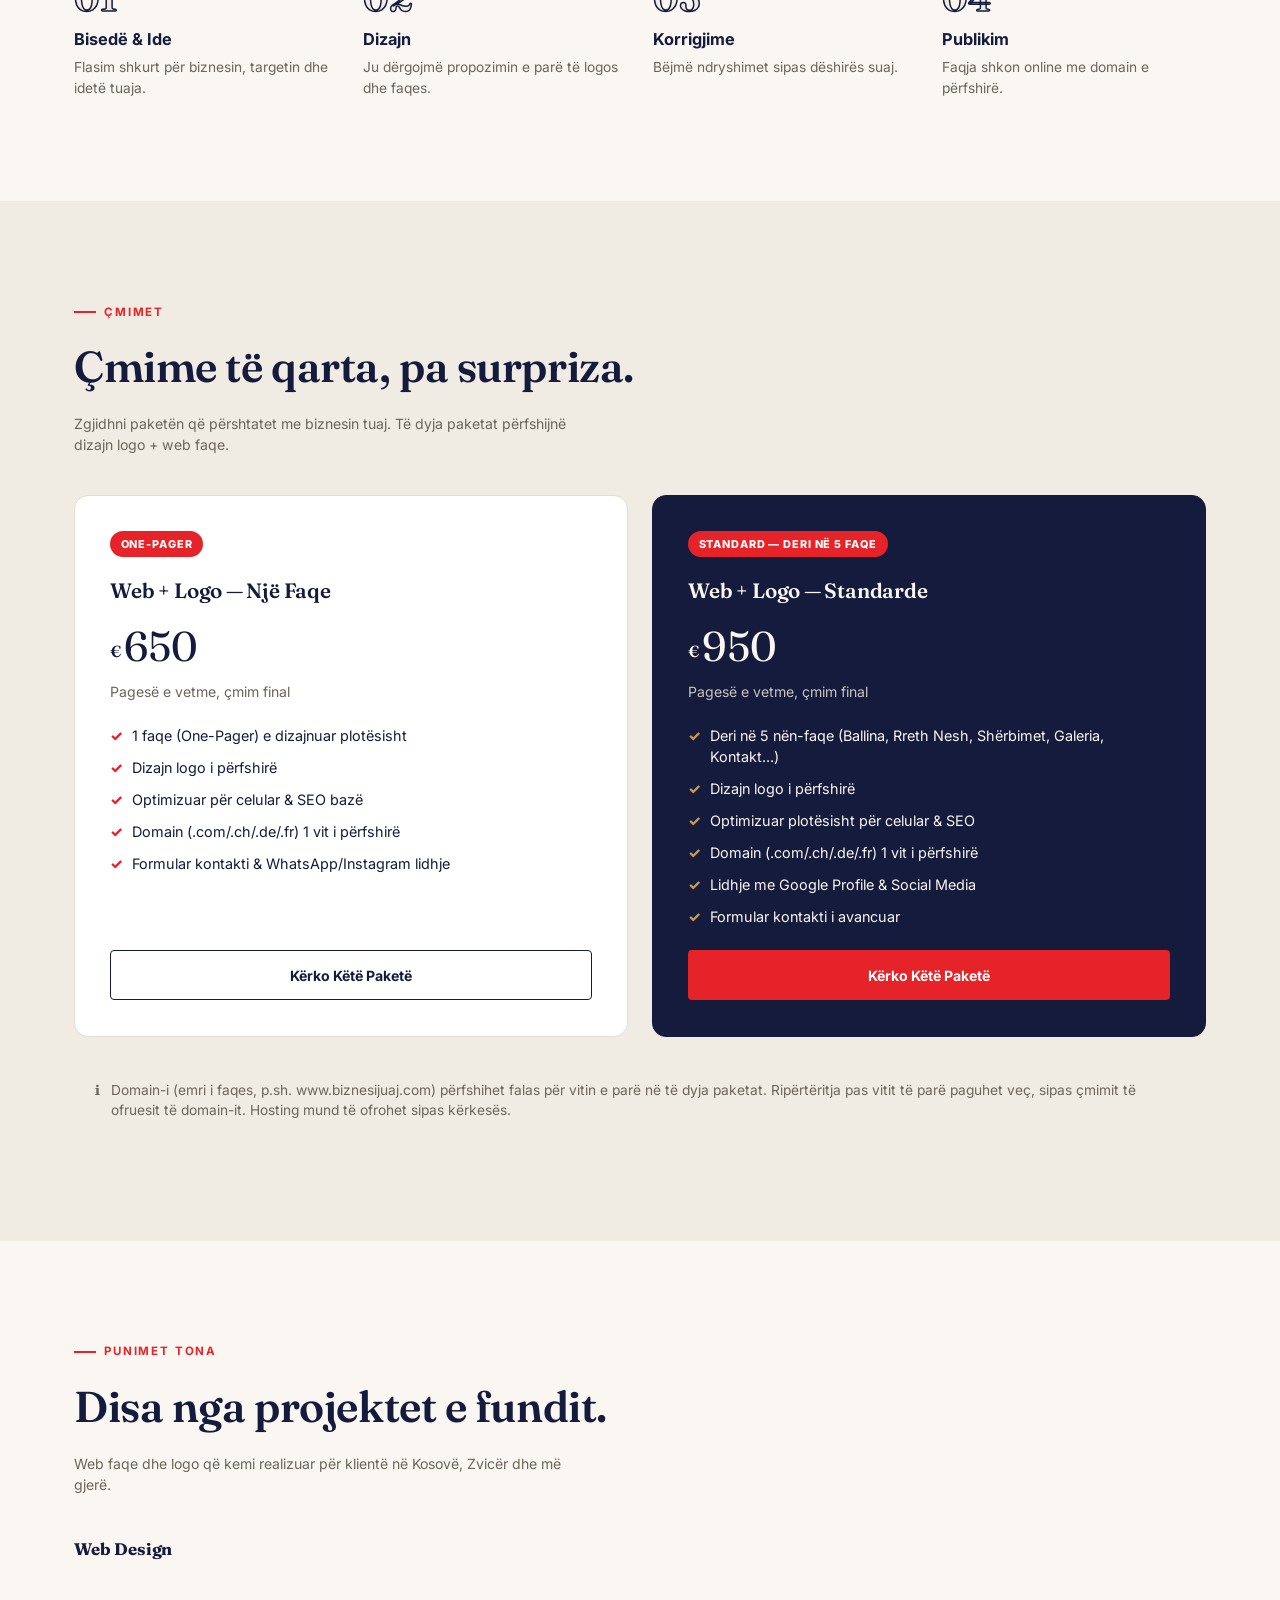
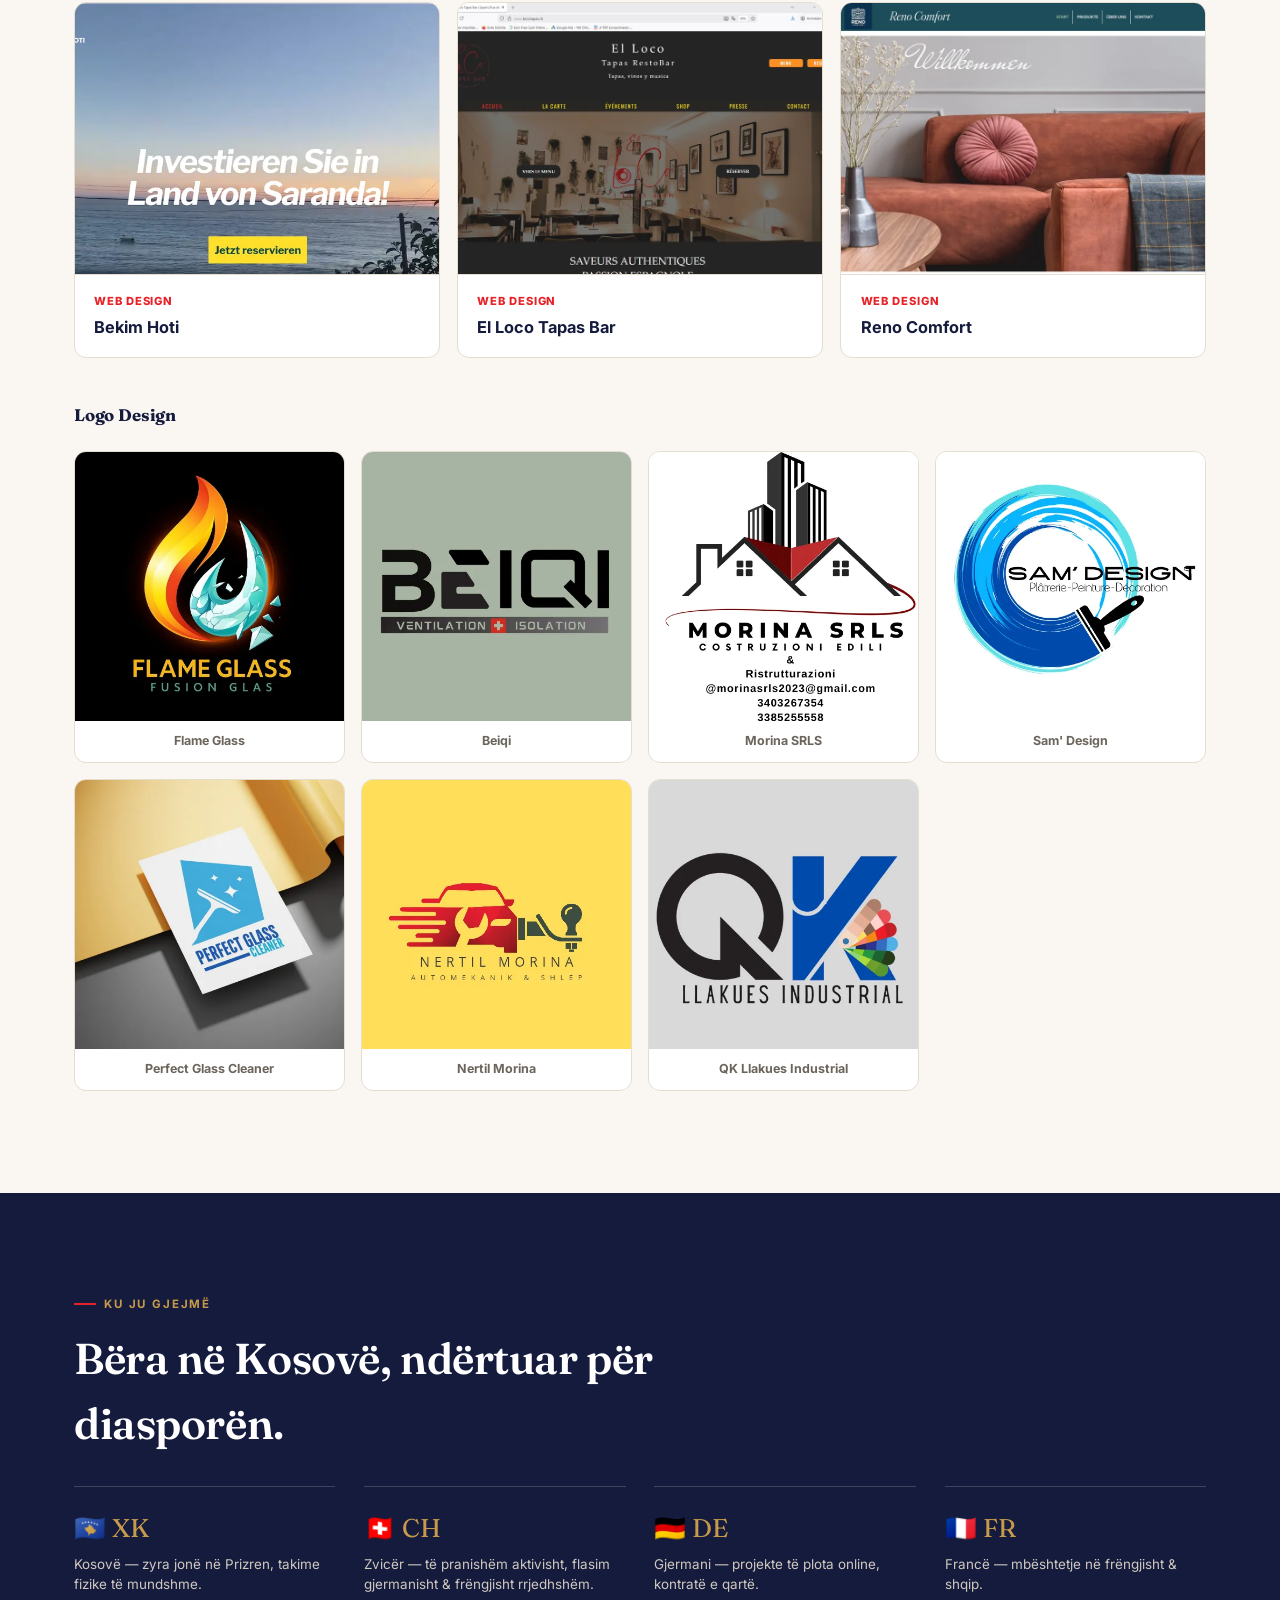
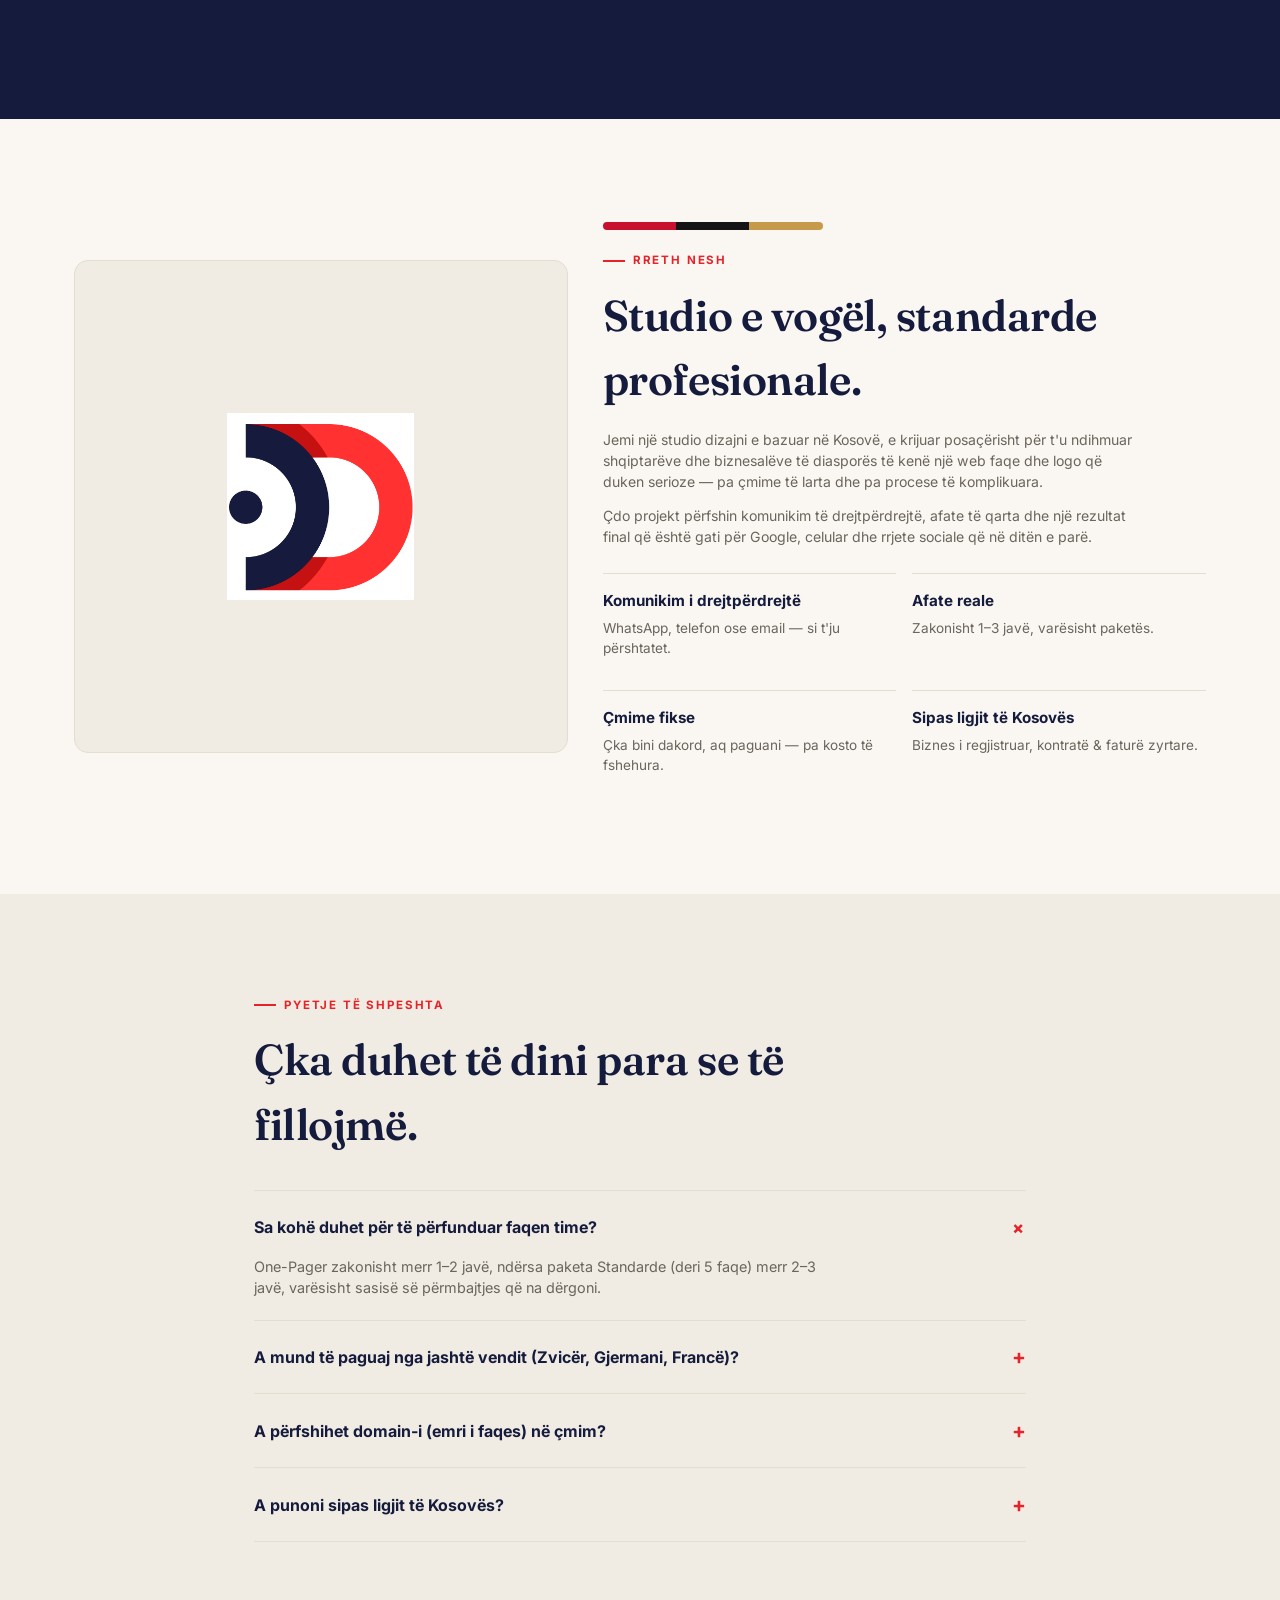
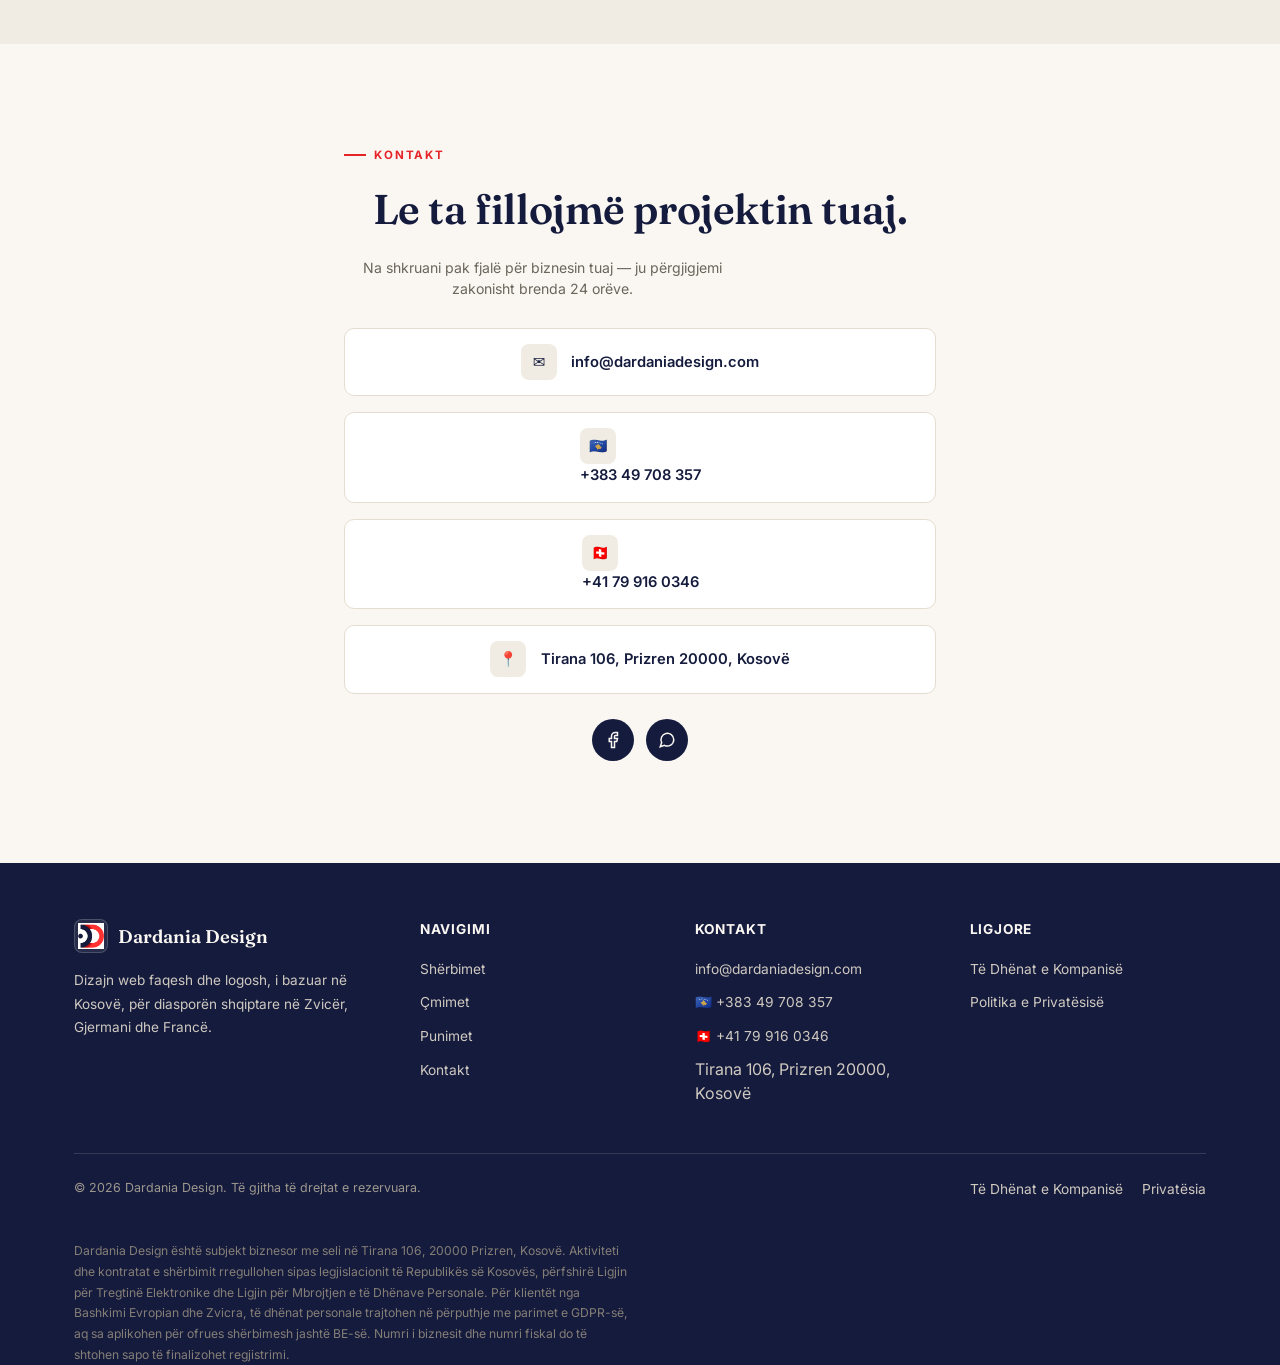
==== commit 8528d546: "Add files via upload" ====
--- a/index.html
+++ b/index.html
@@ -1,381 +1,443 @@
 <!DOCTYPE html>
-<html lang="de-CH">
+<html lang="sq">
 <head>
 <meta charset="UTF-8">
-<meta name="viewport" content="width=device-width, initial-scale=1.0, viewport-fit=cover">
-<title>Dardania Design — Websites auf Raten für Schweizer KMU</title>
-<meta name="description" content="Websites auf Raten für Schweizer KMU: Handwerk, Coiffeur, Therapie und Gastro. Gesamtpreis ab CHF 1'440.–, zahlbar in 3–6 Raten. Kein Abo. Persönlicher Support aus der Schweiz, SSL inklusive.">
+<meta name="viewport" content="width=device-width, initial-scale=1, viewport-fit=cover">
+<title data-i18n="meta_title">Dizajn Web &amp; Logo për Diasporën Shqiptare | Kosovë</title>
+<meta name="description" data-i18n="meta_desc" content="Studio dizajni në Kosovë e specializuar për web faqe dhe logo profesionale për diasporën shqiptare në Zvicër, Gjermani dhe Francë. Ofertë nga 650€.">
+<meta name="keywords" content="dizajn web Kosovë, krijim faqe interneti, dizajn logo, diaspora shqiptare, web dizajn Zvicër, webdesign Kosovo, logo design Kosovo">
 <meta name="robots" content="index, follow">
-<meta name="theme-color" content="#ff3b2f">
+<meta name="author" content="Dardania Design">
 <link rel="canonical" href="https://www.dardaniadesign.com/">
-<link rel="icon" href="/favicon.ico" sizes="any">
-<link rel="icon" href="/images/logo-mark.png" type="image/png">
-<link rel="apple-touch-icon" href="/images/apple-touch-icon.png">
-
+
+<!-- Open Graph -->
 <meta property="og:type" content="website">
-<meta property="og:site_name" content="Dardania Design">
-<meta property="og:title" content="Dardania Design — Websites auf Raten für Schweizer KMU">
-<meta property="og:description" content="Websites auf Raten für Schweizer KMU: Handwerk, Coiffeur, Therapie und Gastro. Kein Abo — Gesamtpreis in 3–6 Raten.">
+<meta property="og:title" content="Dizajn Web &amp; Logo për Diasporën Shqiptare | Kosovë">
+<meta property="og:description" content="Web faqe dhe logo profesionale, të përballueshme, të bëra në Kosovë. One-pager nga 650€, faqe standarde nga 950€.">
+<meta property="og:locale" content="sq_AL">
+<meta property="og:locale:alternate" content="de_DE">
+<meta property="og:locale:alternate" content="fr_FR">
+<meta property="og:locale:alternate" content="en_US">
+<meta property="og:image" content="https://www.dardaniadesign.com/assets/og-cover.jpg">
+<meta property="og:image:width" content="1200">
+<meta property="og:image:height" content="630">
+<meta name="twitter:card" content="summary_large_image">
 <meta property="og:url" content="https://www.dardaniadesign.com/">
-<meta property="og:locale" content="de_CH">
-
-<meta name="twitter:card" content="summary">
-<meta name="twitter:title" content="Dardania Design — Websites auf Raten für Schweizer KMU">
+
+<!-- hreflang: në rast se përdorni nën-URL për çdo gjuhë (p.sh. /de/, /fr/, /en/) përditësoni më poshtë -->
+<link rel="alternate" hreflang="sq" href="https://www.dardaniadesign.com/">
+<link rel="alternate" hreflang="de" href="https://www.dardaniadesign.com/de/">
+<link rel="alternate" hreflang="fr" href="https://www.dardaniadesign.com/fr/">
+<link rel="alternate" hreflang="en" href="https://www.dardaniadesign.com/en/">
+<link rel="alternate" hreflang="x-default" href="https://www.dardaniadesign.com/">
+
+<link rel="icon" type="image/png" href="assets/logo.png">
+<link rel="icon" href="assets/favicon.ico" sizes="any">
+<link rel="apple-touch-icon" href="assets/apple-touch-icon.png">
+
+<!-- Preconnect për performancë -->
+<link rel="preconnect" href="https://fonts.googleapis.com">
+<link rel="preconnect" href="https://fonts.gstatic.com" crossorigin>
+<link href="https://fonts.googleapis.com/css2?family=Fraunces:opsz,wght@9..144,500;9..144,600;9..144,700&family=Inter:wght@400;500;600;700;800&display=swap" rel="stylesheet">
+
+<script type="application/ld+json">
+{
+  "@context": "https://schema.org",
+  "@type": "ProfessionalService",
+  "name": "Dardania Design",
+  "image": "https://www.dardaniadesign.com/assets/og-cover.jpg",
+  "description": "Dizajn web faqesh dhe logosh profesionale, të prodhuara në Kosovë, të orientuara nga diaspora shqiptare në Zvicër, Gjermani dhe Francë.",
+  "priceRange": "650€ - 950€",
+  "address": {
+    "@type": "PostalAddress",
+    "streetAddress": "Tirana 106",
+    "addressLocality": "Prizren",
+    "postalCode": "20000",
+    "addressCountry": "XK"
+  },
+  "areaServed": ["Kosovo","Switzerland","Germany","France"],
+  "url": "https://www.dardaniadesign.com/",
+  "telephone": "+383-49-708-357",
+  "email": "info@dardaniadesign.com",
+  "sameAs": [
+    "https://www.facebook.com/share/1DNtaY6oBn/",
+    "https://wa.me/38349708357"
+  ]
+}
+</script>
 
 <link rel="stylesheet" href="styles.css">
-<!-- Keine Google Fonts CDN-Einbindung: Schriften liegen lokal unter /fonts, siehe README.md -->
 </head>
 <body>
 
-<!-- ============ COOKIE BANNER (blockiert die Seite bis zur Entscheidung) ============ -->
-<div id="cookie-overlay"></div>
-<div id="cookie-banner" role="dialog" aria-modal="true" aria-labelledby="cookie-title" aria-describedby="cookie-desc">
-  <h2 id="cookie-title">Cookies &amp; Privatsphäre</h2>
-  <p id="cookie-desc">
-    Wir verwenden nur technisch notwendige Cookies, damit die Seite funktioniert.
-    Optionale Cookies (z.&nbsp;B. für Statistik) setzen wir nur mit deiner Zustimmung.
-    Details in unserer <a href="datenschutz.html">Datenschutzerklärung</a>.
-  </p>
-
-  <button type="button" id="cookie-settings-toggle" aria-expanded="false" aria-controls="cookie-options">
-    Einstellungen anpassen
-  </button>
-
-  <div class="cookie-options" id="cookie-options" hidden>
-    <div class="cookie-option">
-      <div>
-        <strong>Notwendig</strong>
-        <span class="desc">Erforderlich für Grundfunktionen der Seite. Kann nicht deaktiviert werden.</span>
-      </div>
-      <label class="switch">
-        <input type="checkbox" checked disabled aria-label="Notwendige Cookies, immer aktiv">
-        <span class="track"></span>
-      </label>
-    </div>
-    <div class="cookie-option">
-      <div>
-        <strong>Statistik</strong>
-        <span class="desc">Hilft uns zu verstehen, wie die Seite genutzt wird (anonymisiert).</span>
-      </div>
-      <label class="switch">
-        <input type="checkbox" id="consent-stats" aria-label="Statistik-Cookies zulassen">
-        <span class="track"></span>
-      </label>
+<a href="#main" class="skip-link" data-i18n="skip">Kalo te përmbajtja</a>
+
+<header>
+  <div class="nav-inner">
+    <a href="#top" class="brand">
+      <span class="brand-mark"><img src="assets/logo.png" alt="Dardania Design logo" width="34" height="34" loading="eager"></span>
+      <span>Dardania Design</span>
+    </a>
+    <nav class="primary">
+      <a href="#sherbimet" data-i18n="nav_services">Shërbimet</a>
+      <a href="#cmimet" data-i18n="nav_pricing">Çmimet</a>
+      <a href="#punimet" data-i18n="nav_portfolio">Punimet</a>
+      <a href="#rreth" data-i18n="nav_about">Rreth Nesh</a>
+      <a href="#kontakt" data-i18n="nav_contact">Kontakt</a>
+    </nav>
+    <div class="nav-right">
+      <div class="lang-switch" role="group" aria-label="Zgjedh gjuhën / Sprache wählen">
+        <button data-lang="sq" class="active">SQ</button>
+        <button data-lang="de">DE</button>
+        <button data-lang="fr">FR</button>
+        <button data-lang="en">EN</button>
+      </div>
+      <a href="#kontakt" class="btn btn-primary btn-sm cta-header" data-i18n="nav_cta">Kërko Ofertë</a>
+      <button class="burger" id="burgerBtn" aria-label="Menu" aria-expanded="false">
+        <span></span><span></span><span></span>
+      </button>
     </div>
   </div>
-
-  <div class="cookie-actions">
-    <button type="button" class="btn btn-ghost" id="cookie-reject">Nur notwendige</button>
-    <button type="button" class="btn btn-primary" id="cookie-accept-selection">Auswahl speichern</button>
-  </div>
-  <div class="cookie-actions" style="margin-top:10px;">
-    <button type="button" class="btn btn-primary" id="cookie-accept-all" style="width:100%;">Alle akzeptieren</button>
-  </div>
-</div>
-
-<button type="button" id="cookie-reopen" hidden aria-label="Cookie-Einstellungen öffnen" title="Cookie-Einstellungen">🍪</button>
-
-<!-- ============ HEADER ============ -->
-<header class="site-header">
-  <div class="wrap">
-    <a href="#top" class="logo">
-      <img src="images/logo-mark.png" alt="Dardania Design Logo" class="logo-mark">
-      Dardania Design
-    </a>
-    <button class="menu-toggle" id="menu-toggle" aria-expanded="false" aria-controls="primary-nav">
-      ☰ <span class="visually-hidden">Menü</span>
-    </button>
-    <nav class="primary-nav" id="primary-nav">
-      <a href="#angebot">Angebot</a>
-      <a href="portfolio.html">Portfolio</a>
-      <a href="#ablauf">Ablauf</a>
-      <a href="#faq">FAQ</a>
-      <a href="#kontakt">Kontakt</a>
-    </nav>
-    <a href="#kontakt" class="btn btn-primary nav-cta">Kostenlose Beratung</a>
+  <div class="mobile-menu" id="mobileMenu">
+    <a href="#sherbimet" data-i18n="nav_services">Shërbimet</a>
+    <a href="#cmimet" data-i18n="nav_pricing">Çmimet</a>
+    <a href="#punimet" data-i18n="nav_portfolio">Punimet</a>
+    <a href="#rreth" data-i18n="nav_about">Rreth Nesh</a>
+    <a href="#kontakt" data-i18n="nav_contact">Kontakt</a>
+    <a href="#kontakt" class="btn btn-primary btn-sm" data-i18n="nav_cta">Kërko Ofertë</a>
   </div>
 </header>
 
 <main id="main">
 
-  <!-- ============ HERO ============ -->
+  <!-- HERO -->
   <section class="hero" id="top">
     <div class="wrap hero-grid">
       <div>
-        <span class="eyebrow">Webdesign-Agentur für Schweizer KMU</span>
-        <h1>Eine Website, die läuft — ohne dass du dich darum kümmern musst.</h1>
-        <p class="lead">
-          Wir bauen und betreuen Websites für Handwerker, Coiffeurs, Therapeutinnen und
-          Restaurants in der Schweiz. Fixe Preise, zahlbar in Raten, persönlicher Support
-          aus der Schweiz — kein Abo, kein Kleingedrucktes.
-        </p>
+        <div class="eyebrow" data-i18n="hero_eyebrow">Prizren, Kosovë — për diasporën shqiptare</div>
+        <h1 data-i18n="hero_title">Web faqe dhe logo që i bëjnë <em>biznesin tuaj</em> të duket serioz — kudo që jeni.</h1>
+        <p class="lead lead-full" data-i18n="hero_lead">Ndihmojmë shqiptarët në Zvicër, Gjermani, Francë dhe Kosovë të fillojnë me një prani online profesionale — e shpejtë, e qartë dhe e gatshme brenda pak javësh.</p>
+        <p class="lead lead-short" data-i18n="hero_lead_short">Web faqe &amp; logo profesionale për shqiptarët në Zvicër, Gjermani, Francë dhe Kosovë.</p>
         <div class="hero-ctas">
-          <a href="#angebot" class="btn btn-primary">Pakete ansehen</a>
-          <a href="#kontakt" class="btn btn-ghost">Kostenloses Erstgespräch</a>
-        </div>
-
-        <div class="reviews-strip" style="justify-content:flex-start;">
-          <a class="review-badge" href="https://share.google/57NBGDNF6zieP54Gx" target="_blank" rel="noopener">Google Bewertungen ansehen ↗</a>
-          <a class="review-badge" href="https://de.trustpilot.com/review/dardaniadesign.com" target="_blank" rel="noopener">Auf Trustpilot ansehen ↗</a>
-        </div>
-      </div>
-      <div class="hero-panel">
-        <div class="hero-stat-row">
-          <div class="hero-stat"><b>3–6 Raten</b><span>statt Abo, ohne Zinsen</span></div>
-          <div class="hero-stat"><b>🇨🇭</b><span>Persönlicher Support aus der Schweiz</span></div>
-        </div>
-        <div class="hero-stat-row" style="margin-top:18px;">
-          <div class="hero-stat"><b>1–3 Std.</b><span>Inhalts-Updates pro Monat inklusive</span></div>
-          <div class="hero-stat"><b>DSG</b><span>konform nach revidiertem Schweizer Recht</span></div>
-        </div>
-      </div>
-    </div>
-  </section>
-
-  <!-- ============ ANGEBOT / PREISE ============ -->
-  <section id="angebot" class="alt">
+          <a href="#kontakt" class="btn btn-primary" data-i18n="hero_cta1">Fillo Projektin</a>
+          <a href="#cmimet" class="btn btn-ghost" data-i18n="hero_cta2">Shiko Çmimet</a>
+        </div>
+        <div class="trust-row">
+          <span data-i18n="trust1_short">Ligji i Kosovës</span>
+          <span data-i18n="trust_ch_short">Zvicër · DE &amp; FR</span>
+          <span data-i18n="trust3_short">Domain falas</span>
+        </div>
+      </div>
+      <div class="hero-visual">
+        <div class="glyph">
+          <img src="assets/logo.png" alt="Dardania Design" style="width:56%;height:auto" loading="eager">
+        </div>
+        <div class="tag" data-i18n="hero_tag">Web + Logo Design — nga 650€</div>
+      </div>
+    </div>
+  </section>
+
+  <!-- SERVICES -->
+  <section id="sherbimet">
     <div class="wrap">
-      <div class="section-head">
-        <span class="eyebrow">Unser Angebot</span>
-        <h2>Zwei Pakete, klar kalkuliert</h2>
-        <p>Kein Baukasten, keine Überraschungen bei der Rechnung. Du wählst das Paket,
-          das zu deinem Betrieb passt, und zahlst den Gesamtpreis bequem in 3 bis 6 Raten —
-          kein Abo, keine Mindestlaufzeit.</p>
-      </div>
+      <div class="eyebrow" data-i18n="serv_eyebrow">Çka ofrojmë</div>
+      <h2 class="section-title" data-i18n="serv_title">Dy shërbime, një qëllim: prezenca juaj online e duket profesionale.</h2>
+      <div class="services-grid">
+        <div class="service-card">
+          <div class="service-num">01 — WEB DESIGN</div>
+          <h3 data-i18n="serv1_title">Dizajn Web Faqesh</h3>
+          <p data-i18n="serv1_desc">Web faqe moderne, të shpejta dhe të thjeshta për t'u përdorur — nga një faqe e vetme deri te faqe standarde me disa nën-faqe.</p>
+          <ul>
+            <li data-i18n="serv1_li1">Dizajn i përshtatur 100% për celular</li>
+            <li data-i18n="serv1_li2">SEO bazë — gjetshëm në Google</li>
+            <li data-i18n="serv1_li3">Ngarkim i shpejtë i faqes</li>
+            <li data-i18n="serv1_li4">Formular kontakti &amp; lidhje me WhatsApp</li>
+          </ul>
+        </div>
+        <div class="service-card">
+          <div class="service-num">02 — LOGO DESIGN</div>
+          <h3 data-i18n="serv2_title">Dizajn Logo</h3>
+          <p data-i18n="serv2_desc">Identitet vizual që mbahet mend — logo e qartë, profesionale, gati për web, social media dhe printim.</p>
+          <ul>
+            <li data-i18n="serv2_li1">Propozime fillestare të logos</li>
+            <li data-i18n="serv2_li2">Ngjyra &amp; shkronja të përcaktuara</li>
+            <li data-i18n="serv2_li3">Skedarë për web dhe print</li>
+            <li data-i18n="serv2_li4">Përshtatje me faqen tuaj</li>
+          </ul>
+        </div>
+      </div>
+
+      <div class="process-strip">
+        <div class="process-step">
+          <div class="n">01</div>
+          <h4 data-i18n="proc1_t">Bisedë &amp; Ide</h4>
+          <p data-i18n="proc1_p">Flasim shkurt për biznesin, targetin dhe idetë tuaja.</p>
+        </div>
+        <div class="process-step">
+          <div class="n">02</div>
+          <h4 data-i18n="proc2_t">Dizajn</h4>
+          <p data-i18n="proc2_p">Ju dërgojmë propozimin e parë të logos dhe faqes.</p>
+        </div>
+        <div class="process-step">
+          <div class="n">03</div>
+          <h4 data-i18n="proc3_t">Korrigjime</h4>
+          <p data-i18n="proc3_p">Bëjmë ndryshimet sipas dëshirës suaj.</p>
+        </div>
+        <div class="process-step">
+          <div class="n">04</div>
+          <h4 data-i18n="proc4_t">Publikim</h4>
+          <p data-i18n="proc4_p">Faqja shkon online me domain e përfshirë.</p>
+        </div>
+      </div>
+    </div>
+  </section>
+
+  <!-- PRICING -->
+  <section id="cmimet" style="background:var(--paper-dim)">
+    <div class="wrap">
+      <div class="eyebrow" data-i18n="price_eyebrow">Çmimet</div>
+      <h2 class="section-title" data-i18n="price_title">Çmime të qarta, pa surpriza.</h2>
+      <p class="muted" style="margin-top:.8rem;max-width:56ch" data-i18n="price_sub">Zgjidhni paketën që përshtatet me biznesin tuaj. Të dyja paketat përfshijnë dizajn logo + web faqe.</p>
 
       <div class="pricing-grid">
-
-        <!-- Paket 1 -->
-        <article class="price-card">
-          <h3>KMU Rundum-Sorglos</h3>
-          <p class="audience">Für Handwerker, Coiffeur- und Therapiepraxen, lokale Geschäfte</p>
-
-          <div class="price-block">
-            <span class="price-kicker">Ratenzahlung ab</span>
-            <div class="price-amount">
-              <span class="value big">CHF 240.–</span>
-              <span class="unit">/ Rate</span>
-            </div>
-            <span class="price-note">bei 6 Raten · wählbar 3–6 Raten, keine Zinsen</span>
-
-            <div class="price-secondary">
-              <span class="label">Gesamtpreis</span>
-              <span class="value">CHF 1'440.–</span>
-            </div>
+        <div class="price-card">
+          <div class="price-badge" data-i18n="price1_badge">One-Pager</div>
+          <h3 data-i18n="price1_title">Web + Logo — Një Faqe</h3>
+          <div class="amount"><sup>€</sup>650</div>
+          <div class="muted" data-i18n="price1_note">Pagesë e vetme, çmim final</div>
+          <ul>
+            <li data-i18n="price1_li1">1 faqe (One-Pager) e dizajnuar plotësisht</li>
+            <li data-i18n="price1_li2">Dizajn logo i përfshirë</li>
+            <li data-i18n="price1_li3">Optimizuar për celular &amp; SEO bazë</li>
+            <li data-i18n="price1_li4">Domain (.com/.ch/.de/.fr) 1 vit i përfshirë</li>
+            <li data-i18n="price1_li5">Formular kontakti &amp; WhatsApp/Instagram lidhje</li>
+          </ul>
+          <a href="#kontakt" class="btn btn-ghost" data-i18n="price_cta">Kërko Këtë Paketë</a>
+        </div>
+
+        <div class="price-card featured">
+          <div class="price-badge" data-i18n="price2_badge">Standard — Deri në 5 Faqe</div>
+          <h3 data-i18n="price2_title">Web + Logo — Standarde</h3>
+          <div class="amount"><sup>€</sup>950</div>
+          <div class="muted" data-i18n="price2_note">Pagesë e vetme, çmim final</div>
+          <ul>
+            <li data-i18n="price2_li1">Deri në 5 nën-faqe (Ballina, Rreth Nesh, Shërbimet, Galeria, Kontakt...)</li>
+            <li data-i18n="price2_li2">Dizajn logo i përfshirë</li>
+            <li data-i18n="price2_li3">Optimizuar plotësisht për celular &amp; SEO</li>
+            <li data-i18n="price2_li4">Domain (.com/.ch/.de/.fr) 1 vit i përfshirë</li>
+            <li data-i18n="price2_li5">Lidhje me Google Profile &amp; Social Media</li>
+            <li data-i18n="price2_li6">Formular kontakti i avancuar</li>
+          </ul>
+          <a href="#kontakt" class="btn btn-primary" data-i18n="price_cta">Kërko Këtë Paketë</a>
+        </div>
+      </div>
+
+      <div class="addon-note">
+        <span>ℹ️</span>
+        <span data-i18n="price_addon">Domain-i (emri i faqes, p.sh. www.biznesijuaj.com) përfshihet falas për vitin e parë në të dyja paketat. Ripërtëritja pas vitit të parë paguhet veç, sipas çmimit të ofruesit të domain-it. Hosting mund të ofrohet sipas kërkesës.</span>
+      </div>
+    </div>
+  </section>
+
+  <!-- PORTFOLIO -->
+  <section id="punimet">
+    <div class="wrap">
+      <div class="eyebrow" data-i18n="port_eyebrow">Punimet Tona</div>
+      <h2 class="section-title" data-i18n="port_title">Disa nga projektet e fundit.</h2>
+      <p class="muted" style="margin-top:.8rem;max-width:56ch" data-i18n="port_sub">Web faqe dhe logo që kemi realizuar për klientë në Kosovë, Zvicër dhe më gjerë.</p>
+
+      <h3 style="margin-top:2.6rem;font-size:1.05rem;font-weight:700" data-i18n="port_sub_web">Web Design</h3>
+      <div class="portfolio-grid">
+        <div class="port-card">
+          <div class="port-thumb"><img src="assets/portfolio/behotek.webp" alt="Bekim Hoti — real estate website" loading="lazy"></div>
+          <div class="port-info">
+            <div class="tag" data-i18n="port1_tag">Web Design</div>
+            <h4>Bekim Hoti</h4>
           </div>
-
-          <div class="support-meter">
-            <div class="meter-label"><span>Inhalts-Updates pro Monat, 1. Jahr</span><span>1 Std.</span></div>
-            <div class="meter-track"><div class="meter-fill" style="width:33%"></div></div>
+        </div>
+        <div class="port-card">
+          <div class="port-thumb"><img src="assets/portfolio/loco.webp" alt="El Loco Tapas Bar website" loading="lazy"></div>
+          <div class="port-info">
+            <div class="tag" data-i18n="port1_tag">Web Design</div>
+            <h4>El Loco Tapas Bar</h4>
           </div>
-
-          <ul>
-            <li>Konzeption, Design &amp; Launch der Website</li>
-            <li>Hosting & SSL-Zertifikat (1. Jahr inklusive)</li>
-            <li>1 Std. Updates/Monat im 1. Jahr — Öffnungszeiten, Texte oder Bilder</li>
-            <li>Technischer Support inklusive</li>
-          </ul>
-
-          <a href="#kontakt" class="btn btn-primary" style="justify-content:center;">Unverbindlich anfragen</a>
-          <p class="price-foot">Preise exkl. MwSt. Kein Abo, keine Mindestlaufzeit — siehe <a href="agb.html">AGB</a> zur Ratenzahlung.</p>
-        </article>
-
-        <!-- Paket 2 -->
-        <article class="price-card featured">
-          <span class="tag">Für Gastro geeignet</span>
-          <h3>KMU Dynamic</h3>
-          <p class="audience">Für Restaurants, Cafés und saisonale Betriebe</p>
-
-          <div class="price-block">
-            <span class="price-kicker">Ratenzahlung ab</span>
-            <div class="price-amount">
-              <span class="value big">CHF 447.–</span>
-              <span class="unit">/ Rate</span>
-            </div>
-            <span class="price-note">bei 6 Raten · wählbar 3–6 Raten, keine Zinsen</span>
-
-            <div class="price-secondary">
-              <span class="label">Gesamtpreis</span>
-              <span class="value">CHF 2'680.–</span>
-            </div>
+        </div>
+        <div class="port-card">
+          <div class="port-thumb"><img src="assets/portfolio/reno.webp" alt="Reno Comfort website" loading="lazy"></div>
+          <div class="port-info">
+            <div class="tag" data-i18n="port1_tag">Web Design</div>
+            <h4>Reno Comfort</h4>
           </div>
-
-          <div class="support-meter">
-            <div class="meter-label"><span>Inhalts-Updates pro Monat, 1. Jahr</span><span>bis 3 Std.</span></div>
-            <div class="meter-track"><div class="meter-fill" style="width:100%"></div></div>
-          </div>
-
-          <ul>
-            <li>Umfangreichere Struktur inkl. Gastro-Spezial (Menü, Reservation)</li>
-            <li>Hosting & SSL-Zertifikat (1. Jahr inklusive)</li>
-            <li>Bis zu 3 Std. Updates/Monat im 1. Jahr — wöchentliche Menükarten, Saisonangebote, Events</li>
-            <li>Technischer Support inklusive</li>
-          </ul>
-
-          <a href="#kontakt" class="btn btn-primary" style="justify-content:center;">Unverbindlich anfragen</a>
-          <p class="price-foot">Preise exkl. MwSt. Kein Abo, keine Mindestlaufzeit — siehe <a href="agb.html">AGB</a> zur Ratenzahlung.</p>
-        </article>
-
-      </div>
-
-      <p style="text-align:center; margin-top:24px; color:var(--ink-soft); font-size:0.92rem;">
-        Zahlungsarten: Banküberweisung, Kreditkarte oder TWINT.
-      </p>
-
-      <!-- ============ LOGO-DESIGN PROMO ============ -->
-      <div class="promo-card">
-        <div class="promo-text">
-          <span class="promo-tag">Zusatzleistung</span>
-          <h3>Logo für dein Business</h3>
-          <p>Noch kein eigenes Logo? Das komplette Branding-Paket von Dardania Design — unabhängig von deiner Website buchbar.</p>
-          <ul class="promo-list">
-            <li>☀️ Analyse &amp; Konzeption des Brands</li>
-            <li>🖥️ Einzigartige Vektorgrafik</li>
-            <li>🅰️ Premium-Typografie</li>
-            <li>📝 Design-Revisionen</li>
-            <li>📦 Vollständiges Brand-Paket zum Mitnehmen</li>
-          </ul>
-        </div>
-        <div class="promo-price">
-          <span class="promo-price-label">Ab</span>
-          <span class="promo-price-value">CHF 250.–</span>
-          <a href="#kontakt" class="btn btn-primary">Jetzt anfragen →</a>
-        </div>
-      </div>
-    </div>
-  </section>
-
-  <!-- ============ ABLAUF ============ -->
-  <section id="ablauf">
+        </div>
+      </div>
+
+      <h3 style="margin-top:2.8rem;font-size:1.05rem;font-weight:700" data-i18n="port_sub_logo">Logo Design</h3>
+      <div class="logo-grid">
+        <div class="logo-card"><img src="assets/portfolio/flameglass-after.webp" alt="Flame Glass logo" loading="lazy"><span>Flame Glass</span></div>
+        <div class="logo-card"><img src="assets/portfolio/beiqi.webp" alt="Beiqi logo" loading="lazy"><span>Beiqi</span></div>
+        <div class="logo-card"><img src="assets/portfolio/morina.webp" alt="Morina SRLS logo" loading="lazy"><span>Morina SRLS</span></div>
+        <div class="logo-card"><img src="assets/portfolio/sam.webp" alt="Sam' Design logo" loading="lazy"><span>Sam' Design</span></div>
+        <div class="logo-card"><img src="assets/portfolio/perfectglass.webp" alt="Perfect Glass Cleaner logo" loading="lazy"><span>Perfect Glass Cleaner</span></div>
+        <div class="logo-card"><img src="assets/portfolio/nertil.webp" alt="Nertil Morina logo" loading="lazy"><span>Nertil Morina</span></div>
+        <div class="logo-card"><img src="assets/portfolio/qk-logo.webp" alt="QK Llakues Industrial logo" loading="lazy"><span>QK Llakues Industrial</span></div>
+      </div>
+    </div>
+  </section>
+
+  <!-- DIASPORA STRIP -->
+  <section class="diaspora-strip">
     <div class="wrap">
-      <div class="section-head">
-        <span class="eyebrow">Ablauf</span>
-        <h2>Von der Anfrage zur laufenden Website</h2>
-      </div>
-      <div class="steps">
-        <div class="step">
-          <div class="num">01</div>
-          <h3>Kurzes Gespräch</h3>
-          <p>Wir klären telefonisch oder per WhatsApp, was dein Betrieb wirklich braucht.</p>
-        </div>
-        <div class="step">
-          <div class="num">02</div>
-          <h3>Paket wählen</h3>
-          <p>Rundum-Sorglos oder Dynamic — passend zu Betrieb und Budget.</p>
-        </div>
-        <div class="step">
-          <div class="num">03</div>
-          <h3>Aufbau &amp; Launch</h3>
-          <p>Wir bauen, du gibst Feedback, die Seite geht live.</p>
-        </div>
-        <div class="step">
-          <div class="num">04</div>
-          <h3>Laufender Support</h3>
-          <p>Deine monatlichen Updates erledigen wir für dich — du musst nichts selbst pflegen.</p>
-        </div>
-      </div>
-    </div>
-  </section>
-
-  <!-- ============ FAQ ============ -->
-  <section id="faq" class="alt">
-    <div class="wrap">
-      <div class="section-head">
-        <span class="eyebrow">FAQ</span>
-        <h2>Häufige Fragen</h2>
-      </div>
-      <div style="display:grid; gap:22px; max-width:760px;">
-        <div>
-          <h3 style="font-size:1.05rem;">Wo werden die Daten gehostet?</h3>
-          <p style="color:var(--ink-soft);">Die Website läuft über GitHub Pages (GitHub Inc., USA). GitHub ist im Swiss-U.S. Data Privacy Framework zertifiziert, was eine anerkannte rechtliche Grundlage für die Datenübermittlung bietet. Details dazu findest du in unserer <a href="datenschutz.html">Datenschutzerklärung</a>.</p>
-        </div>
-        <div>
-          <h3 style="font-size:1.05rem;">Was zählt zu den monatlichen Updates?</h3>
-          <p style="color:var(--ink-soft);">Textänderungen, neue Bilder, Öffnungszeiten oder — bei "KMU Dynamic" — regelmässige Menü- und Saisonanpassungen.</p>
-        </div>
-        <div>
-          <h3 style="font-size:1.05rem;">Gibt es eine Mindestlaufzeit oder ein Abo?</h3>
-          <p style="color:var(--ink-soft);">Nein. Du zahlst den Gesamtpreis der Website in 3 bis 6 Raten ab — danach bist du fertig, es läuft nichts automatisch weiter. Details zur Ratenzahlung findest du in den <a href="agb.html">AGB</a>.</p>
-        </div>
-        <div>
-          <h3 style="font-size:1.05rem;">Wie funktioniert die Ratenzahlung?</h3>
-          <p style="color:var(--ink-soft);">Du wählst 3, 4, 5 oder 6 Raten. Die erste Rate ist bei Projektstart fällig, die weiteren monatlich bis zum Launch bzw. bis zur letzten Rate. Keine Zinsen, keine versteckten Kosten.</p>
-        </div>
-      </div>
-    </div>
-  </section>
-
-  <!-- ============ KONTAKT ============ -->
+      <div style="grid-column:1/-1">
+        <div class="eyebrow" data-i18n="dia_eyebrow">Ku ju gjejmë</div>
+        <h2 class="section-title" style="color:#fff" data-i18n="dia_title">Bëra në Kosovë, ndërtuar për diasporën.</h2>
+      </div>
+      <div class="country-card"><div class="code">🇽🇰 XK</div><p data-i18n="dia_ks">Kosovë — zyra jonë në Prizren, takime fizike të mundshme.</p></div>
+      <div class="country-card"><div class="code">🇨🇭 CH</div><p data-i18n="dia_ch">Zvicër — të pranishëm aktivisht, flasim gjermanisht &amp; frëngjisht rrjedhshëm.</p></div>
+      <div class="country-card"><div class="code">🇩🇪 DE</div><p data-i18n="dia_de">Gjermani — projekte të plota online, kontratë e qartë.</p></div>
+      <div class="country-card"><div class="code">🇫🇷 FR</div><p data-i18n="dia_fr">Francë — mbështetje në frëngjisht &amp; shqip.</p></div>
+    </div>
+  </section>
+
+  <!-- ABOUT -->
+  <section id="rreth">
+    <div class="wrap about-grid">
+      <div class="about-photo">
+        <img src="assets/logo.png" alt="Dardania Design" style="width:38%;height:auto" loading="lazy">
+      </div>
+      <div>
+        <div class="flag-strip">
+          <span style="background:#C8102E"></span><span style="background:#141315"></span><span style="background:#C79A4B"></span>
+        </div>
+        <div class="eyebrow" data-i18n="about_eyebrow">Rreth Nesh</div>
+        <h2 class="section-title" data-i18n="about_title">Studio e vogël, standarde profesionale.</h2>
+        <p class="muted" style="margin-top:1rem;max-width:60ch" data-i18n="about_p1">Jemi një studio dizajni e bazuar në Kosovë, e krijuar posaçërisht për t'u ndihmuar shqiptarëve dhe biznesalëve të diasporës të kenë një web faqe dhe logo që duken serioze — pa çmime të larta dhe pa procese të komplikuara.</p>
+        <p class="muted" style="margin-top:.8rem;max-width:60ch" data-i18n="about_p2">Çdo projekt përfshin komunikim të drejtpërdrejtë, afate të qarta dhe një rezultat final që është gati për Google, celular dhe rrjete sociale që në ditën e parë.</p>
+        <div class="about-list">
+          <div class="about-item"><h5 data-i18n="about_it1_t">Komunikim i drejtpërdrejtë</h5><p data-i18n="about_it1_p">WhatsApp, telefon ose email — si t'ju përshtatet.</p></div>
+          <div class="about-item"><h5 data-i18n="about_it2_t">Afate reale</h5><p data-i18n="about_it2_p">Zakonisht 1–3 javë, varësisht paketës.</p></div>
+          <div class="about-item"><h5 data-i18n="about_it3_t">Çmime fikse</h5><p data-i18n="about_it3_p">Çka bini dakord, aq paguani — pa kosto të fshehura.</p></div>
+          <div class="about-item"><h5 data-i18n="about_it4_t">Sipas ligjit të Kosovës</h5><p data-i18n="about_it4_p">Biznes i regjistruar, kontratë &amp; faturë zyrtare.</p></div>
+        </div>
+      </div>
+    </div>
+  </section>
+
+  <!-- FAQ -->
+  <section style="background:var(--paper-dim)">
+    <div class="wrap" style="max-width:820px">
+      <div class="eyebrow" data-i18n="faq_eyebrow">Pyetje të Shpeshta</div>
+      <h2 class="section-title" data-i18n="faq_title">Çka duhet të dini para se të fillojmë.</h2>
+
+      <div style="margin-top:2rem">
+        <details class="faq-item" open>
+          <summary class="faq-q"><span data-i18n="faq1_q">Sa kohë duhet për të përfunduar faqen time?</span><span class="plus">+</span></summary>
+          <p class="faq-a" data-i18n="faq1_a">One-Pager zakonisht merr 1–2 javë, ndërsa paketa Standarde (deri 5 faqe) merr 2–3 javë, varësisht sasisë së përmbajtjes që na dërgoni.</p>
+        </details>
+        <details class="faq-item">
+          <summary class="faq-q"><span data-i18n="faq2_q">A mund të paguaj nga jashtë vendit (Zvicër, Gjermani, Francë)?</span><span class="plus">+</span></summary>
+          <p class="faq-a" data-i18n="faq2_a">Po. Pranojmë transfertë bankare ndërkombëtare dhe metoda tjera online — detajet i marrim gjatë bisedës fillestare.</p>
+        </details>
+        <details class="faq-item">
+          <summary class="faq-q"><span data-i18n="faq3_q">A përfshihet domain-i (emri i faqes) në çmim?</span><span class="plus">+</span></summary>
+          <p class="faq-a" data-i18n="faq3_a">Po, domain-i për vitin e parë përfshihet në të dyja paketat. Vitet pasuese ripërtërihen me një çmim të vogël vjetor.</p>
+        </details>
+        <details class="faq-item">
+          <summary class="faq-q"><span data-i18n="faq4_q">A punoni sipas ligjit të Kosovës?</span><span class="plus">+</span></summary>
+          <p class="faq-a" data-i18n="faq4_a">Po, jemi subjekt biznesi i regjistruar në Kosovë dhe çdo projekt shoqërohet me kontratë dhe faturë zyrtare, sipas legjislacionit në fuqi.</p>
+        </details>
+      </div>
+    </div>
+  </section>
+
+  <!-- CONTACT -->
   <section id="kontakt">
-    <div class="wrap contact-grid">
+    <div class="wrap contact-wrap">
       <div class="contact-info">
-        <span class="eyebrow">Kontakt</span>
-        <h2>Starten wir dein Website-Projekt</h2>
-        <p style="color:var(--ink-soft); margin-bottom:0;">Kostenloses Erstgespräch — unverbindlich, Antwort meist innert 24 Stunden.</p>
-        <dl>
-          <dt>Schweiz</dt>
-          <dd><a href="tel:+41799160346">079 916 03 46</a> · Sierre, Wallis</dd>
-          <dt>E-Mail</dt>
-          <dd><a href="mailto:info@dardaniadesign.com">info@dardaniadesign.com</a></dd>
-        </dl>
-      </div>
-
-      <form class="contact-form" id="contact-form" novalidate>
-        <div class="field">
-          <label for="name">Name <span class="req">*</span></label>
-          <input type="text" id="name" name="name" required autocomplete="name">
-        </div>
-        <div class="field">
-          <label for="email">E-Mail <span class="req">*</span></label>
-          <input type="email" id="email" name="email" required autocomplete="email">
-        </div>
-        <div class="field">
-          <label for="paket">Welches Paket interessiert dich?</label>
-          <select id="paket" name="paket">
-            <option value="">Ich weiss noch nicht</option>
-            <option value="rundum-sorglos">KMU Rundum-Sorglos — CHF 1'440.– (3–6 Raten)</option>
-            <option value="dynamic">KMU Dynamic — CHF 2'680.– (3–6 Raten)</option>
-          </select>
-        </div>
-        <div class="field">
-          <label for="message">Nachricht <span class="req">*</span></label>
-          <textarea id="message" name="message" required></textarea>
-        </div>
-
-        <div class="checkbox-field">
-          <input type="checkbox" id="privacy-consent" name="privacy-consent" required>
-          <label for="privacy-consent">
-            Ich stimme der <a href="datenschutz.html" target="_blank" rel="noopener">Datenschutzerklärung</a> zu. <span class="req">*</span>
-          </label>
-        </div>
-
-        <button type="submit" class="btn btn-primary" style="justify-content:center;">Anfrage senden →</button>
-        <p class="form-status" id="form-status" role="status"></p>
-        <p class="form-note">
-          Pflichtfelder sind mit * markiert. Deine Angaben werden ausschliesslich zur
-          Bearbeitung deiner Anfrage verwendet — siehe <a href="datenschutz.html">Datenschutzerklärung</a>.
-        </p>
-      </form>
+        <div class="eyebrow" data-i18n="cont_eyebrow">Kontakt</div>
+        <h2 data-i18n="cont_title">Le ta fillojmë projektin tuaj.</h2>
+        <p class="muted" style="margin-top:1rem;max-width:44ch" data-i18n="cont_lead">Na shkruani pak fjalë për biznesin tuaj — ju përgjigjemi zakonisht brenda 24 orëve.</p>
+
+        <div class="contact-channels">
+          <div class="channel"><span class="ico">✉️</span> <a href="mailto:info@dardaniadesign.com" style="color:inherit">info@dardaniadesign.com</a></div>
+          <div class="channel"><a href="tel:+38349708357" style="color:inherit"><span class="ico">🇽🇰</span> +383 49 708 357</a></div>
+          <div class="channel"><a href="tel:+41799160346" style="color:inherit"><span class="ico">🇨🇭</span> +41 79 916 0346</a></div>
+          <div class="channel"><span class="ico">📍</span> <span data-i18n="cont_loc">Tirana 106, Prizren 20000, Kosovë</span></div>
+        </div>
+
+        <div class="social-row">
+          <a href="https://www.facebook.com/share/1DNtaY6oBn/" aria-label="Facebook" target="_blank" rel="noopener"><svg width="18" height="18" viewBox="0 0 24 24" fill="none" stroke="currentColor" stroke-width="2"><path d="M18 2h-3a5 5 0 0 0-5 5v3H7v4h3v8h4v-8h3l1-4h-4V7a1 1 0 0 1 1-1h3z"/></svg></a>
+          <a href="https://wa.me/38349708357" aria-label="WhatsApp Kosovë" target="_blank" rel="noopener"><svg width="18" height="18" viewBox="0 0 24 24" fill="none" stroke="currentColor" stroke-width="2"><path d="M21 11.5a8.5 8.5 0 0 1-12.4 7.6L3 21l1.9-5.6A8.5 8.5 0 1 1 21 11.5Z"/></svg></a>
+        </div>
+      </div>
+
     </div>
   </section>
 
 </main>
 
-<!-- ============ FOOTER ============ -->
-<footer class="site-footer">
-  <div class="wrap footer-row">
-    <span>© <span id="year"></span> Dardania Design. Alle Rechte vorbehalten. Sierre, Schweiz.</span>
-    <nav class="footer-links">
-      <a href="#angebot">Angebot</a>
-      <a href="portfolio.html">Portfolio</a>
-      <a href="impressum.html">Impressum</a>
-      <a href="datenschutz.html">Datenschutz</a>
-      <a href="agb.html">AGB</a>
-      <a href="#" id="footer-cookie-link">Cookie-Einstellungen</a>
-    </nav>
+<div class="mobile-cta-bar">
+  <a href="tel:+38349708357" class="call">
+    <svg width="16" height="16" viewBox="0 0 24 24" fill="none" stroke="currentColor" stroke-width="2"><path d="M22 16.9v3a2 2 0 0 1-2.2 2 19.8 19.8 0 0 1-8.6-3.1 19.5 19.5 0 0 1-6-6 19.8 19.8 0 0 1-3.1-8.7A2 2 0 0 1 4.1 2h3a2 2 0 0 1 2 1.7c.1 1 .3 2 .6 2.9a2 2 0 0 1-.5 2.1L8 9.9a16 16 0 0 0 6 6l1.2-1.2a2 2 0 0 1 2.1-.5c.9.3 1.9.5 2.9.6a2 2 0 0 1 1.8 2.1Z"/></svg>
+    <span data-i18n="mob_call">Telefono</span>
+  </a>
+  <a href="https://wa.me/38349708357" class="whatsapp" target="_blank" rel="noopener">
+    <svg width="16" height="16" viewBox="0 0 24 24" fill="none" stroke="currentColor" stroke-width="2"><path d="M21 11.5a8.5 8.5 0 0 1-12.4 7.6L3 21l1.9-5.6A8.5 8.5 0 1 1 21 11.5Z"/></svg>
+    <span data-i18n="mob_whatsapp">Shkruaj në WhatsApp</span>
+  </a>
+</div>
+
+<footer>
+  <div class="wrap">
+    <div class="footer-grid">
+      <div>
+        <a href="#top" class="brand" style="margin-bottom:1rem;display:inline-flex">
+          <span class="brand-mark"><img src="assets/logo.png" alt="Dardania Design logo" width="34" height="34" loading="lazy"></span>
+          <span>Dardania Design</span>
+        </a>
+        <p class="small" data-i18n="foot_about">Dizajn web faqesh dhe logosh, i bazuar në Kosovë, për diasporën shqiptare në Zvicër, Gjermani dhe Francë.</p>
+      </div>
+      <div>
+        <h5 data-i18n="foot_nav">Navigimi</h5>
+        <ul>
+          <li><a href="#sherbimet" data-i18n="nav_services">Shërbimet</a></li>
+          <li><a href="#cmimet" data-i18n="nav_pricing">Çmimet</a></li>
+          <li><a href="#punimet" data-i18n="nav_portfolio">Punimet</a></li>
+          <li><a href="#kontakt" data-i18n="nav_contact">Kontakt</a></li>
+        </ul>
+      </div>
+      <div>
+        <h5 data-i18n="foot_contact">Kontakt</h5>
+        <ul>
+          <li><a href="mailto:info@dardaniadesign.com">info@dardaniadesign.com</a></li>
+          <li><a href="tel:+38349708357">🇽🇰 +383 49 708 357</a></li>
+          <li><a href="tel:+41799160346">🇨🇭 +41 79 916 0346</a></li>
+          <li data-i18n="cont_loc">Tirana 106, Prizren 20000, Kosovë</li>
+        </ul>
+      </div>
+      <div>
+        <h5 data-i18n="foot_legal">Ligjore</h5>
+        <ul>
+          <li><a href="impressum.html" data-i18n="foot_impressum">Të Dhënat e Kompanisë</a></li>
+          <li><a href="datenschutz.html" data-i18n="foot_privacy">Politika e Privatësisë</a></li>
+        </ul>
+      </div>
+    </div>
+
+    <div class="legal-bar">
+      <span data-i18n="foot_copy">© 2026 Dardania Design. Të gjitha të drejtat e rezervuara.</span>
+      <span class="links">
+        <a href="impressum.html" data-i18n="foot_impressum">Të Dhënat e Kompanisë</a>
+        <a href="datenschutz.html" data-i18n="foot_privacy">Privatësia</a>
+      </span>
+    </div>
+
+    <div id="impressum" class="legal-note" data-i18n="legal_note">
+      Dardania Design është subjekt biznesor me seli në Tirana 106, 20000 Prizren, Kosovë. Aktiviteti dhe kontratat e shërbimit rregullohen sipas legjislacionit të Republikës së Kosovës, përfshirë Ligjin për Tregtinë Elektronike dhe Ligjin për Mbrojtjen e të Dhënave Personale. Për klientët nga Bashkimi Evropian dhe Zvicra, të dhënat personale trajtohen në përputhje me parimet e GDPR-së, aq sa aplikohen për ofrues shërbimesh jashtë BE-së. Numri i biznesit dhe numri fiskal do të shtohen sapo të finalizohet regjistrimi.
+    </div>
   </div>
 </footer>
 
-<script src="script.js"></script>
+<script src="script.js" defer></script>
+
 </body>
 </html>
--- a/styles.css
+++ b/styles.css
@@ -1,777 +1,344 @@
-/* ==========================================================================
-   Dardania Design — Stylesheet
-   Fonts are self-hosted locally (see /fonts) — no Google Fonts CDN calls,
-   so no visitor IP data ever leaves Switzerland via a third-party font
-   server. See README.md for how to obtain the two font files.
-   ========================================================================== */
-
-@font-face {
-  font-family: "Manrope";
-  src: url("fonts/manrope-variable.woff2") format("woff2-variations"),
-       url("fonts/manrope-800.woff2") format("woff2");
-  font-weight: 600 800;
-  font-display: swap;
-}
-
-@font-face {
-  font-family: "Inter";
-  src: url("fonts/inter-variable.woff2") format("woff2-variations"),
-       url("fonts/inter-400.woff2") format("woff2");
-  font-weight: 400 600;
-  font-display: swap;
-}
-
-:root {
-  --bg: #ffffff;
-  --bg-alt: #f6f5f3;
-  --ink: #121214;
-  --ink-soft: #55575c;
-  --line: #e6e4e1;
-  --accent: #ff3b2f;
-  --accent-dark: #d92c21;
-  --accent-tint: #fff1ef;
-  --focus: #1859ff;
-  --radius: 14px;
-  --font-display: "Manrope", "Segoe UI", system-ui, sans-serif;
-  --font-body: "Inter", "Segoe UI", system-ui, sans-serif;
-  --max: 1120px;
-}
-
-* { box-sizing: border-box; }
-html { scroll-behavior: smooth; }
-
-body {
-  margin: 0;
-  font-family: var(--font-body);
-  color: var(--ink);
-  background: var(--bg);
-  line-height: 1.55;
-  -webkit-font-smoothing: antialiased;
-}
-
-body.no-scroll { overflow: hidden; }
-
-img { max-width: 100%; display: block; }
-a { color: inherit; }
-
-h1, h2, h3 {
-  font-family: var(--font-display);
-  font-weight: 800;
-  line-height: 1.08;
-  margin: 0 0 0.5em;
-  letter-spacing: -0.01em;
-}
-
-.wrap {
-  max-width: var(--max);
-  margin: 0 auto;
-  padding: 0 24px;
-}
-
-.eyebrow {
-  display: inline-block;
-  font-family: var(--font-display);
-  font-size: 0.78rem;
-  font-weight: 700;
-  letter-spacing: 0.08em;
-  text-transform: uppercase;
-  color: var(--accent-dark);
-  margin-bottom: 12px;
-}
-
-a:focus-visible,
-button:focus-visible,
-input:focus-visible,
-textarea:focus-visible {
-  outline: 3px solid var(--focus);
-  outline-offset: 2px;
-}
-
-/* ---------- Header ---------- */
-.site-header {
-  position: sticky;
-  top: 0;
-  z-index: 40;
-  background: rgba(255, 255, 255, 0.92);
-  backdrop-filter: blur(8px);
-  border-bottom: 1px solid var(--line);
-}
-
-.site-header .wrap {
-  display: flex;
-  align-items: center;
-  justify-content: space-between;
-  height: 72px;
-}
-
-.logo {
-  font-family: var(--font-display);
-  font-weight: 800;
-  font-size: 1.15rem;
-  text-decoration: none;
-  display: flex;
-  align-items: center;
-  gap: 10px;
-}
-
-.logo-mark {
-  width: 30px;
-  height: 30px;
-  border-radius: 8px;
-  background: var(--accent);
-  flex-shrink: 0;
-}
-img.logo-mark {
-  background: none;
-  object-fit: contain;
-}
-
-nav.primary-nav {
-  display: flex;
-  gap: 28px;
-}
-
-nav.primary-nav a {
-  text-decoration: none;
-  font-size: 0.95rem;
-  font-weight: 600;
-  color: var(--ink-soft);
-}
-
-nav.primary-nav a:hover { color: var(--ink); }
-
-.btn {
-  display: inline-flex;
-  align-items: center;
-  gap: 8px;
-  font-family: var(--font-body);
-  font-weight: 700;
-  font-size: 0.95rem;
-  padding: 12px 22px;
-  border-radius: 999px;
-  border: none;
-  cursor: pointer;
-  text-decoration: none;
-  transition: transform 0.15s ease, background 0.15s ease;
-}
-
-.btn-primary {
-  background: var(--accent);
-  color: #fff;
-}
-.btn-primary:hover { background: var(--accent-dark); transform: translateY(-1px); }
-
-.btn-ghost {
-  background: transparent;
-  color: var(--ink);
-  border: 1.5px solid var(--line);
-}
-.btn-ghost:hover { border-color: var(--ink); }
-
-.nav-cta { display: none; }
-@media (min-width: 880px) { .nav-cta { display: inline-flex; } }
-
-.menu-toggle {
-  display: inline-flex;
-  background: none;
-  border: 1.5px solid var(--line);
-  border-radius: 10px;
-  padding: 8px 10px;
-}
-@media (min-width: 880px) { .menu-toggle { display: none; } }
-@media (min-width: 880px) { nav.primary-nav { display: flex; } }
-@media (max-width: 879px) {
-  nav.primary-nav {
-    display: none;
-    position: absolute;
-    top: 72px;
-    left: 0;
-    right: 0;
-    background: #fff;
-    border-bottom: 1px solid var(--line);
-    flex-direction: column;
-    padding: 16px 24px 24px;
-    gap: 18px;
-  }
-  nav.primary-nav.open { display: flex; }
-}
-
-/* ---------- Hero ---------- */
-.hero {
-  padding: 76px 0 64px;
-  background:
-    radial-gradient(1100px 480px at 85% -10%, var(--accent-tint), transparent 60%);
-}
-
-.hero-grid {
-  display: grid;
-  gap: 40px;
-}
-@media (min-width: 960px) {
-  .hero-grid { grid-template-columns: 1.15fr 0.85fr; align-items: center; }
-}
-
-.hero h1 { font-size: clamp(2.1rem, 4.6vw, 3.4rem); }
-.hero p.lead { font-size: 1.15rem; color: var(--ink-soft); max-width: 46ch; }
-.hero-ctas { display: flex; gap: 14px; flex-wrap: wrap; margin-top: 28px; }
-
-.hero-panel {
-  background: var(--bg-alt);
-  border: 1px solid var(--line);
-  border-radius: var(--radius);
-  padding: 28px;
-}
-.hero-stat-row { display: flex; gap: 24px; flex-wrap: wrap; margin-top: 8px; }
-.hero-stat b {
-  font-family: var(--font-display);
-  font-size: 1.6rem;
-  display: block;
-  color: var(--accent-dark);
-}
-.hero-stat span { font-size: 0.85rem; color: var(--ink-soft); }
-
-/* ---------- Sections ---------- */
-section { padding: 76px 0; }
-section.alt { background: var(--bg-alt); }
-.section-head { max-width: 640px; margin-bottom: 44px; }
-.section-head p { color: var(--ink-soft); font-size: 1.05rem; }
-
-/* ---------- Pricing cards ---------- */
-.pricing-grid {
-  display: grid;
-  gap: 28px;
-}
-@media (min-width: 860px) {
-  .pricing-grid { grid-template-columns: repeat(2, 1fr); }
-}
-
-.price-card {
-  background: #fff;
-  border: 1px solid var(--line);
-  border-radius: var(--radius);
-  padding: 32px;
-  display: flex;
-  flex-direction: column;
-  position: relative;
-}
-.price-card.featured {
-  border-color: var(--accent);
-  box-shadow: 0 18px 40px -22px rgba(255, 59, 47, 0.35);
-}
-.price-card .tag {
-  position: absolute;
-  top: -13px;
-  left: 32px;
-  background: var(--accent);
-  color: #fff;
-  font-size: 0.72rem;
-  font-weight: 700;
-  letter-spacing: 0.04em;
-  padding: 5px 12px;
-  border-radius: 999px;
-}
-.price-card h3 { font-size: 1.4rem; margin-bottom: 4px; }
-.price-card .audience { color: var(--ink-soft); font-size: 0.92rem; margin-bottom: 20px; }
-
-.price-block {
-  border-top: 1px solid var(--line);
-  border-bottom: 1px solid var(--line);
-  padding: 18px 0;
-  margin-bottom: 20px;
-}
-.price-kicker {
-  display: block;
-  font-size: 0.8rem;
-  color: var(--ink-soft);
-  text-transform: uppercase;
-  letter-spacing: 0.04em;
-  font-weight: 600;
-}
-.price-amount {
-  display: flex;
-  align-items: baseline;
-  gap: 6px;
-  margin-top: 4px;
-  flex-wrap: wrap;
-}
-.price-amount .value.big {
-  font-family: var(--font-display);
-  font-weight: 800;
-  font-size: 2.1rem;
-  line-height: 1.1;
-  color: var(--accent-dark);
-}
-.price-amount .unit {
-  font-size: 0.95rem;
-  font-weight: 600;
-  color: var(--ink-soft);
-}
-.price-note {
-  display: block;
-  margin-top: 4px;
-  font-size: 0.82rem;
-  color: var(--ink-soft);
-}
-.price-secondary {
-  display: flex;
-  justify-content: space-between;
-  align-items: baseline;
-  margin-top: 16px;
-  padding-top: 14px;
-  border-top: 1px dashed var(--line);
-}
-.price-secondary .label { color: var(--ink-soft); font-size: 0.88rem; }
-.price-secondary .value {
-  font-family: var(--font-display);
-  font-weight: 700;
-  font-size: 1.05rem;
-  color: var(--ink);
-}
-
-.price-card ul {
-  list-style: none;
-  margin: 0 0 26px;
-  padding: 0;
-  display: grid;
-  gap: 11px;
-  flex-grow: 1;
-}
-.price-card li {
-  display: flex;
-  gap: 10px;
-  font-size: 0.95rem;
-  align-items: flex-start;
-}
-.price-card li::before {
-  content: "";
-  flex-shrink: 0;
-  width: 18px;
-  height: 18px;
-  margin-top: 2px;
-  border-radius: 5px;
-  background: var(--accent-tint);
-  background-image: linear-gradient(135deg, var(--accent), var(--accent-dark));
-  -webkit-mask: url('data:image/svg+xml;utf8,<svg xmlns="http://www.w3.org/2000/svg" viewBox="0 0 24 24"><path fill="black" d="M9.55 17.6 4.4 12.45l1.4-1.4 3.75 3.74L18.2 6.15l1.4 1.4z"/></svg>') center/12px no-repeat;
-  mask: url('data:image/svg+xml;utf8,<svg xmlns="http://www.w3.org/2000/svg" viewBox="0 0 24 24"><path fill="black" d="M9.55 17.6 4.4 12.45l1.4-1.4 3.75 3.74L18.2 6.15l1.4 1.4z"/></svg>') center/12px no-repeat;
-}
-
-.support-meter { margin-bottom: 20px; }
-.support-meter .meter-label {
-  display: flex;
-  justify-content: space-between;
-  font-size: 0.82rem;
-  color: var(--ink-soft);
-  margin-bottom: 6px;
-}
-.meter-track {
-  height: 8px;
-  border-radius: 999px;
-  background: var(--bg-alt);
-  overflow: hidden;
-  border: 1px solid var(--line);
-}
-.meter-fill {
-  height: 100%;
-  border-radius: 999px;
-  background: linear-gradient(90deg, var(--accent), var(--accent-dark));
-}
-
-.price-foot { font-size: 0.8rem; color: var(--ink-soft); margin-top: 46px; }
-
-/* ---------- Process ---------- */
-.steps {
-  display: grid;
-  gap: 24px;
-}
-@media (min-width: 720px) { .steps { grid-template-columns: repeat(4, 1fr); } }
-.step .num {
-  font-family: var(--font-display);
-  font-weight: 800;
-  color: var(--accent);
-  font-size: 0.95rem;
-  margin-bottom: 8px;
-}
-.step h3 { font-size: 1.05rem; }
-.step p { color: var(--ink-soft); font-size: 0.92rem; }
-
-/* ---------- Contact ---------- */
-.contact-grid {
-  display: grid;
-  gap: 44px;
-}
-@media (min-width: 900px) { .contact-grid { grid-template-columns: 0.9fr 1.1fr; } }
-
-.contact-info dl { margin: 0; }
-.contact-info dt {
-  font-family: var(--font-display);
-  font-weight: 700;
-  font-size: 0.85rem;
-  text-transform: uppercase;
-  letter-spacing: 0.04em;
-  color: var(--ink-soft);
-  margin-top: 22px;
-}
-.contact-info dt:first-child { margin-top: 0; }
-.contact-info dd { margin: 4px 0 0; }
-.contact-info a { text-decoration: none; font-weight: 600; }
-.contact-info a:hover { color: var(--accent-dark); }
-
-form.contact-form {
-  background: var(--bg-alt);
-  border: 1px solid var(--line);
-  border-radius: var(--radius);
-  padding: 28px;
-  display: grid;
-  gap: 18px;
-}
-
-.field { display: grid; gap: 6px; }
-.field label { font-size: 0.9rem; font-weight: 600; }
-.field .req { color: var(--accent-dark); }
-
-input[type="text"],
-input[type="email"],
-input[type="tel"],
-select,
-textarea {
-  font-family: var(--font-body);
-  font-size: 0.98rem;
-  padding: 12px 14px;
-  border-radius: 10px;
-  border: 1px solid var(--line);
-  background: #fff;
-  color: var(--ink);
-  width: 100%;
-}
-textarea { resize: vertical; min-height: 120px; }
-
-.checkbox-field {
-  display: flex;
-  align-items: flex-start;
-  gap: 10px;
-  font-size: 0.88rem;
-  color: var(--ink-soft);
-}
-.checkbox-field input {
-  margin-top: 3px;
-  width: 18px;
-  height: 18px;
-  flex-shrink: 0;
-  accent-color: var(--accent);
-}
-.checkbox-field a { font-weight: 600; color: var(--ink); text-decoration: underline; }
-
-.form-note {
-  font-size: 0.78rem;
-  color: var(--ink-soft);
-}
-
-.form-status {
-  font-size: 0.9rem;
-  font-weight: 600;
-  display: none;
-}
-.form-status.success { display: block; color: #16794f; }
-.form-status.error { display: block; color: var(--accent-dark); }
-
-/* ---------- Footer ---------- */
-footer.site-footer {
-  border-top: 1px solid var(--line);
-  padding: 40px 0;
-}
-.footer-row {
-  display: flex;
-  flex-wrap: wrap;
-  gap: 18px;
-  justify-content: space-between;
-  align-items: center;
-  font-size: 0.85rem;
-  color: var(--ink-soft);
-}
-.footer-links { display: flex; gap: 20px; flex-wrap: wrap; }
-.footer-links a { text-decoration: none; font-weight: 600; color: var(--ink-soft); }
-.footer-links a:hover { color: var(--ink); }
-
-/* ==========================================================================
-   Cookie banner — blocks interaction with the page until a choice is made
-   ========================================================================== */
-#cookie-overlay {
-  position: fixed;
-  inset: 0;
-  background: rgba(18, 18, 20, 0.45);
-  backdrop-filter: blur(2px);
-  z-index: 200;
-}
-#cookie-overlay[hidden] { display: none; }
-
-#cookie-banner {
-  position: fixed;
-  left: 50%;
-  bottom: 24px;
-  transform: translateX(-50%);
-  width: min(560px, calc(100% - 32px));
-  background: #fff;
-  border-radius: var(--radius);
-  border: 1px solid var(--line);
-  box-shadow: 0 30px 60px -20px rgba(0, 0, 0, 0.35);
-  padding: 26px;
-  z-index: 201;
-}
-#cookie-banner[hidden] { display: none; }
-
-#cookie-banner h2 {
-  font-size: 1.05rem;
-  margin-bottom: 8px;
-}
-#cookie-banner p {
-  font-size: 0.9rem;
-  color: var(--ink-soft);
-  margin: 0 0 16px;
-}
-#cookie-banner p a { text-decoration: underline; font-weight: 600; color: var(--ink); }
-
-.cookie-options {
-  display: grid;
-  gap: 10px;
-  margin-bottom: 16px;
-  border-top: 1px solid var(--line);
-  border-bottom: 1px solid var(--line);
-  padding: 14px 0;
-}
-.cookie-option {
-  display: flex;
-  justify-content: space-between;
-  align-items: center;
-  gap: 12px;
-  font-size: 0.9rem;
-}
-.cookie-option strong { display: block; }
-.cookie-option span.desc { color: var(--ink-soft); font-size: 0.82rem; }
-
-.switch {
-  position: relative;
-  width: 42px;
-  height: 24px;
-  flex-shrink: 0;
-}
-.switch input { opacity: 0; width: 100%; height: 100%; margin: 0; position: absolute; cursor: pointer; }
-.switch .track {
-  position: absolute;
-  inset: 0;
-  background: var(--line);
-  border-radius: 999px;
-  transition: background 0.15s ease;
-}
-.switch .track::after {
-  content: "";
-  position: absolute;
-  top: 3px;
-  left: 3px;
-  width: 18px;
-  height: 18px;
-  border-radius: 50%;
-  background: #fff;
-  transition: transform 0.15s ease;
-}
-.switch input:checked + .track { background: var(--accent); }
-.switch input:checked + .track::after { transform: translateX(18px); }
-.switch input:disabled + .track { background: #bfbfbf; opacity: 0.7; }
-
-.cookie-actions {
-  display: flex;
-  flex-wrap: wrap;
-  gap: 10px;
-}
-.cookie-actions .btn { flex: 1 1 auto; justify-content: center; }
-
-#cookie-settings-toggle {
-  background: none;
-  border: none;
-  padding: 0;
-  font-size: 0.85rem;
-  font-weight: 600;
-  text-decoration: underline;
-  cursor: pointer;
-  color: var(--ink-soft);
-  margin-bottom: 14px;
-}
-
-#cookie-reopen {
-  position: fixed;
-  bottom: 18px;
-  left: 18px;
-  z-index: 150;
-  background: var(--ink);
-  color: #fff;
-  border: none;
-  border-radius: 999px;
-  width: 44px;
-  height: 44px;
-  cursor: pointer;
-  font-size: 1.1rem;
-}
-#cookie-reopen[hidden] { display: none; }
-
-/* ---------- Portfolio-Seite ---------- */
-.portfolio-grid {
-  display: grid;
-  gap: 28px;
-  grid-template-columns: 1fr;
-}
-@media (min-width: 640px) {
-  .portfolio-grid { grid-template-columns: repeat(2, 1fr); }
-}
-@media (min-width: 980px) {
-  .portfolio-grid { grid-template-columns: repeat(3, 1fr); }
-}
-
-.portfolio-card {
-  background: #fff;
-  border: 1px solid var(--line);
-  border-radius: var(--radius);
-  overflow: hidden;
-  display: flex;
-  flex-direction: column;
-}
-.portfolio-card .thumb {
-  aspect-ratio: 4 / 3;
-  background: var(--bg-alt);
-  overflow: hidden;
-}
-.portfolio-card .thumb img {
-  width: 100%;
-  height: 100%;
-  object-fit: cover;
-  display: block;
-}
-.portfolio-card .body { padding: 20px; }
-.portfolio-card .tag {
-  font-size: 0.8rem;
-  color: var(--accent-dark);
-  font-weight: 700;
-  text-transform: uppercase;
-  letter-spacing: 0.03em;
-  margin-bottom: 6px;
-}
-.portfolio-card h3 { font-size: 1.15rem; margin-bottom: 6px; }
-.portfolio-card p:not(.tag) { color: var(--ink-soft); font-size: 0.95rem; }
-.portfolio-card .link {
-  display: inline-block;
-  margin-top: 10px;
-  font-weight: 700;
-  color: var(--accent-dark);
-}
-
-.stats-strip {
-  display: grid;
-  grid-template-columns: repeat(2, 1fr);
-  gap: 24px;
-  margin-top: 56px;
-  padding-top: 40px;
-  border-top: 1px solid var(--line);
-  text-align: center;
-}
-@media (min-width: 640px) { .stats-strip { grid-template-columns: repeat(4, 1fr); } }
-.stats-strip strong {
-  display: block;
-  font-family: var(--font-display);
-  font-size: 1.9rem;
-  color: var(--accent-dark);
-}
-.stats-strip span { font-size: 0.85rem; color: var(--ink-soft); }
-
-.cta-band { text-align: center; max-width: 560px; margin: 0 auto; }
-.cta-band h2 { margin-bottom: 8px; }
-.cta-band p { color: var(--ink-soft); margin-bottom: 24px; }
-
-/* ---------- Bewertungen (Startseite & Portfolio) ---------- */
-.reviews-strip {
-  display: flex;
-  flex-wrap: wrap;
-  gap: 14px;
-  align-items: center;
-  justify-content: center;
-  margin-top: 28px;
-}
-.review-badge {
-  display: inline-flex;
-  align-items: center;
-  gap: 8px;
-  background: #fff;
-  border: 1px solid var(--line);
-  border-radius: 999px;
-  padding: 8px 16px;
-  font-size: 0.88rem;
-  font-weight: 700;
-  color: var(--ink);
-  text-decoration: none;
-}
-.review-badge .stars { color: var(--accent-dark); letter-spacing: 1px; }
-.review-badge:hover { border-color: var(--accent); }
-
-/* ---------- Logo-Design Promo-Banner ---------- */
-.promo-card {
-  margin-top: 40px;
-  background: #fff;
-  border: 1px solid var(--accent);
-  border-radius: var(--radius);
-  padding: 32px;
-  display: grid;
-  gap: 24px;
-  box-shadow: 0 18px 40px -22px rgba(255, 59, 47, 0.35);
-  position: relative;
-  overflow: hidden;
-}
-.promo-card::before {
-  content: "";
-  position: absolute;
-  inset: 0;
-  background: radial-gradient(600px 220px at 100% 0%, var(--accent-tint), transparent 65%);
-  pointer-events: none;
-}
-.promo-text, .promo-price { position: relative; }
-.promo-tag {
-  display: inline-block;
-  background: var(--accent);
-  color: #fff;
-  font-size: 0.78rem;
-  font-weight: 700;
-  text-transform: uppercase;
-  letter-spacing: 0.03em;
-  padding: 4px 12px;
-  border-radius: 999px;
-  margin-bottom: 12px;
-}
-.promo-card h3 { font-size: 1.5rem; margin-bottom: 8px; }
-.promo-card > .promo-text > p { color: var(--ink-soft); max-width: 44ch; margin-bottom: 16px; }
-.promo-list { display: grid; gap: 8px; }
-.promo-list li { font-size: 0.95rem; }
-.promo-price {
-  display: flex;
-  flex-direction: column;
-  align-items: flex-start;
-  gap: 6px;
-  padding-top: 20px;
-  border-top: 1px dashed var(--line);
-}
-.promo-price-label { font-size: 0.85rem; color: var(--ink-soft); }
-.promo-price-value {
-  font-family: var(--font-display);
-  font-weight: 800;
-  font-size: 2.2rem;
-  color: var(--accent-dark);
-  margin-bottom: 10px;
-}
-@media (min-width: 720px) {
-  .promo-card { grid-template-columns: 1.4fr 1fr; align-items: stretch; padding: 40px; }
-  .promo-price {
-    border-top: none;
-    border-left: 1px dashed var(--line);
-    padding-top: 0;
-    padding-left: 32px;
-  }
-}
-
-@media (prefers-reduced-motion: reduce) {
-  * { transition: none !important; scroll-behavior: auto !important; }
-}
+:root{
+    --ink:#151B3D;
+    --paper:#FAF7F2;
+    --paper-dim:#F1ECE3;
+    --red:#E62328;
+    --red-deep:#A5171B;
+    --gold:#C79A4B;
+    --line:#E4DDD0;
+    --muted:#6B655C;
+    --display:'Fraunces', serif;
+    --body:'Inter', system-ui, -apple-system, sans-serif;
+    --radius:4px;
+  }
+  *{box-sizing:border-box;margin:0;padding:0}
+  html{scroll-behavior:smooth}
+  @media (prefers-reduced-motion: reduce){html{scroll-behavior:auto}*{animation-duration:.01ms !important;transition-duration:.01ms !important}}
+
+  body{
+    font-family:var(--body);
+    background:var(--paper);
+    color:var(--ink);
+    line-height:1.5;
+    -webkit-font-smoothing:antialiased;
+    overflow-x:hidden;
+  }
+  img{max-width:100%;display:block}
+  a{color:inherit;text-decoration:none}
+  ul{list-style:none}
+  section{padding:clamp(3.5rem,8vw,7rem) 0}
+  .wrap{width:100%;max-width:1180px;margin:0 auto;padding:0 1.5rem}
+  h1,h2,h3{font-family:var(--display);font-weight:600;letter-spacing:-0.01em}
+  .eyebrow{
+    font-size:.72rem;letter-spacing:.16em;text-transform:uppercase;
+    color:var(--red);font-weight:700;display:flex;align-items:center;gap:.5rem;margin-bottom:.9rem;
+  }
+  .eyebrow::before{content:"";width:22px;height:2px;background:var(--red);display:inline-block}
+  :focus-visible{outline:3px solid var(--gold);outline-offset:3px}
+
+  /* HEADER */
+  header{
+    position:sticky;top:0;z-index:50;
+    background:rgba(250,247,242,.92);backdrop-filter:blur(10px);
+    border-bottom:1px solid var(--line);
+  }
+  .nav-inner{display:flex;align-items:center;justify-content:space-between;padding:.9rem 1.5rem;max-width:1180px;margin:0 auto}
+  .brand{display:flex;align-items:center;gap:.6rem;font-family:var(--display);font-weight:600;font-size:1.15rem}
+  .brand-mark{width:34px;height:34px;border-radius:8px;background:#fff;border:1px solid var(--line);display:flex;align-items:center;justify-content:center;flex-shrink:0;overflow:hidden}
+  .brand-mark img{width:100%;height:100%;object-fit:contain;padding:3px}
+  footer .brand-mark{background:rgba(250,247,242,.08);border-color:rgba(250,247,242,.18)}
+  nav.primary{display:none;gap:2.1rem;align-items:center}
+  nav.primary a{font-size:.92rem;font-weight:600;color:var(--ink);position:relative;padding:.2rem 0}
+  nav.primary a::after{content:"";position:absolute;left:0;bottom:-2px;width:0;height:2px;background:var(--red);transition:width .25s}
+  nav.primary a:hover::after{width:100%}
+  .nav-right{display:flex;align-items:center;gap:1rem}
+  .lang-switch{display:flex;gap:.25rem;background:var(--paper-dim);border-radius:999px;padding:.25rem}
+  .lang-switch button{
+    border:none;background:transparent;font-family:var(--body);font-size:.72rem;font-weight:700;
+    padding:.4rem .6rem;border-radius:999px;cursor:pointer;color:var(--muted);letter-spacing:.03em;
+  }
+  .lang-switch button.active{background:var(--ink);color:var(--paper)}
+  .btn{
+    display:inline-flex;align-items:center;justify-content:center;gap:.5rem;
+    font-weight:700;font-size:.88rem;padding:.85rem 1.5rem;border-radius:var(--radius);
+    cursor:pointer;border:1.5px solid transparent;transition:transform .18s ease, background .2s;
+    white-space:nowrap;
+  }
+  .btn-primary{background:var(--red);color:#fff}
+  .btn-primary:hover{background:var(--red-deep);transform:translateY(-2px)}
+  .btn-ghost{border-color:var(--ink);color:var(--ink)}
+  .btn-ghost:hover{background:var(--ink);color:var(--paper)}
+  .btn-sm{padding:.6rem 1rem;font-size:.8rem}
+  .cta-header{display:none}
+  .burger{display:flex;flex-direction:column;gap:5px;background:none;border:none;cursor:pointer;padding:.4rem}
+  .burger span{width:22px;height:2px;background:var(--ink)}
+  .mobile-menu{display:none;flex-direction:column;gap:1rem;padding:1.2rem 1.5rem 1.8rem;border-top:1px solid var(--line)}
+  .mobile-menu.open{display:flex}
+  .mobile-menu a{font-weight:600;font-size:1rem}
+
+  @media(min-width:900px){
+    nav.primary{display:flex}
+    .cta-header{display:inline-flex}
+    .burger{display:none}
+  }
+
+  /* HERO */
+  .hero{position:relative;padding-top:clamp(3rem,9vw,6rem)}
+  .hero-grid{display:grid;gap:2.5rem;align-items:center}
+  .hero h1{font-size:clamp(2.3rem,6.2vw,4.1rem);line-height:1.04}
+  .hero h1 em{font-style:normal;color:var(--red)}
+  .hero p.lead{font-size:clamp(1.02rem,2.4vw,1.2rem);color:var(--muted);max-width:46ch;margin-top:1.3rem}
+  .lead-short{display:none}
+  .hero-ctas{display:flex;gap:.9rem;flex-wrap:wrap;margin-top:2rem}
+  .trust-row{display:flex;flex-wrap:wrap;gap:.5rem 1.6rem;margin-top:2.6rem;padding-top:1.6rem;border-top:1px solid var(--line)}
+  .trust-row span{font-size:.78rem;color:var(--muted);font-weight:600;display:flex;align-items:center;gap:.4rem}
+  .trust-row span::before{content:"✓";color:var(--red);font-weight:800}
+  .hero-visual{
+    position:relative;border-radius:14px;overflow:hidden;background:var(--ink);
+    aspect-ratio:4/5;min-height:280px;
+  }
+  .hero-visual .glyph{
+    position:absolute;inset:0;display:flex;align-items:center;justify-content:center;
+  }
+  .hero-visual svg{width:62%;height:auto;opacity:.95}
+  .hero-visual .tag{
+    position:absolute;bottom:1.2rem;left:1.2rem;right:1.2rem;
+    background:rgba(250,247,242,.94);border-radius:10px;padding:.9rem 1.05rem;
+    font-size:.82rem;font-weight:600;color:var(--ink);
+  }
+  @media(min-width:860px){.hero-grid{grid-template-columns:1.15fr .85fr}}
+
+  /* SERVICES */
+  .services-grid{display:grid;gap:1.25rem;margin-top:2.5rem}
+  @media(min-width:760px){.services-grid{grid-template-columns:repeat(2,1fr)}}
+  .service-card{
+    background:#fff;border:1px solid var(--line);border-radius:12px;padding:2rem;
+    transition:box-shadow .25s, transform .25s;
+  }
+  .service-card:hover{box-shadow:0 18px 34px -22px rgba(20,19,21,.35);transform:translateY(-3px)}
+  .service-num{font-family:var(--display);font-size:.85rem;color:var(--red);font-weight:700;margin-bottom:1rem}
+  .service-card h3{font-size:1.4rem;margin-bottom:.7rem}
+  .service-card p{color:var(--muted);font-size:.94rem;margin-bottom:1.1rem}
+  .service-card ul{display:flex;flex-direction:column;gap:.5rem}
+  .service-card li{font-size:.88rem;display:flex;gap:.55rem;align-items:flex-start}
+  .service-card li::before{content:"—";color:var(--red);flex-shrink:0}
+
+  /* PROCESS */
+  .process-strip{display:grid;gap:1.6rem;margin-top:2.6rem}
+  @media(min-width:760px){.process-strip{grid-template-columns:repeat(4,1fr)}}
+  .process-step .n{font-family:var(--display);font-size:2.4rem;color:var(--paper-dim);-webkit-text-stroke:1.5px var(--ink);font-weight:600;line-height:1}
+  .process-step h4{margin-top:.7rem;font-size:1.02rem}
+  .process-step p{font-size:.86rem;color:var(--muted);margin-top:.35rem}
+
+  /* PRICING */
+  .pricing-grid{display:grid;gap:1.5rem;margin-top:2.5rem}
+  @media(min-width:760px){.pricing-grid{grid-template-columns:1fr 1fr}}
+  .price-card{
+    background:#fff;border:1.5px solid var(--line);border-radius:14px;padding:2.2rem;display:flex;flex-direction:column;
+  }
+  .price-card.featured{border-color:var(--ink);background:var(--ink);color:var(--paper)}
+  .price-card.featured .muted{color:#C9C4BC}
+  .price-card.featured li::before{color:var(--gold)}
+  .price-badge{
+    align-self:flex-start;font-size:.68rem;font-weight:800;letter-spacing:.08em;text-transform:uppercase;
+    background:var(--red);color:#fff;padding:.3rem .65rem;border-radius:999px;margin-bottom:1.1rem;
+  }
+  .price-card h3{font-size:1.3rem}
+  .price-card .amount{font-family:var(--display);font-size:2.6rem;margin:.6rem 0 .2rem}
+  .price-card .amount sup{font-size:1rem;font-weight:600;vertical-align:middle;margin-right:.15rem}
+  .muted{color:var(--muted);font-size:.88rem}
+  .price-card ul{margin:1.4rem 0;display:flex;flex-direction:column;gap:.65rem}
+  .price-card li{font-size:.9rem;display:flex;gap:.55rem;align-items:flex-start}
+  .price-card li::before{content:"✓";color:var(--red);font-weight:800;flex-shrink:0}
+  .price-card .btn{margin-top:auto}
+  .addon-note{
+    margin-top:1.6rem;padding:1.1rem 1.3rem;background:var(--paper-dim);border-radius:10px;
+    font-size:.86rem;color:var(--muted);display:flex;gap:.7rem;align-items:flex-start;
+  }
+
+  /* PORTFOLIO */
+  .portfolio-grid{display:grid;gap:1.1rem;margin-top:2.5rem;grid-template-columns:1fr}
+  @media(min-width:700px){.portfolio-grid{grid-template-columns:repeat(2,1fr)}}
+  @media(min-width:1000px){.portfolio-grid{grid-template-columns:repeat(3,1fr)}}
+  .port-card{border-radius:12px;overflow:hidden;border:1px solid var(--line);background:#fff}
+  .port-thumb{
+    aspect-ratio:4/3;background:var(--paper-dim);
+    display:flex;align-items:center;justify-content:center;color:var(--muted);font-size:.8rem;font-weight:600;
+    border-bottom:1px solid var(--line);overflow:hidden;
+  }
+  .port-thumb img{width:100%;height:100%;object-fit:cover;transition:transform .35s}
+  .port-card:hover .port-thumb img{transform:scale(1.05)}
+  .port-info{padding:1.1rem 1.2rem}
+  .port-info .tag{font-size:.7rem;text-transform:uppercase;letter-spacing:.08em;color:var(--red);font-weight:800}
+  .port-info h4{margin-top:.35rem;font-size:1.02rem}
+
+  .logo-grid{display:grid;grid-template-columns:repeat(2,1fr);gap:1rem;margin-top:1.4rem}
+  @media(min-width:640px){.logo-grid{grid-template-columns:repeat(4,1fr)}}
+  .logo-card{
+    border:1px solid var(--line);border-radius:12px;overflow:hidden;background:#fff;
+    display:flex;flex-direction:column;transition:box-shadow .25s, transform .25s;
+  }
+  .logo-card:hover{box-shadow:0 18px 34px -22px rgba(20,19,21,.35);transform:translateY(-3px)}
+  .logo-card img{width:100%;aspect-ratio:1/1;object-fit:cover;display:block}
+  .logo-card span{padding:.7rem .8rem;font-size:.78rem;font-weight:700;color:var(--muted);text-align:center}
+
+  /* ABOUT */
+  .about-grid{display:grid;gap:2.2rem;align-items:center}
+  @media(min-width:860px){.about-grid{grid-template-columns:.9fr 1.1fr}}
+  .about-photo{background:var(--paper-dim);border-radius:14px;aspect-ratio:1/1;display:flex;align-items:center;justify-content:center;border:1px solid var(--line)}
+  .flag-strip{display:flex;height:8px;border-radius:4px;overflow:hidden;margin-bottom:1.4rem;max-width:220px}
+  .flag-strip span{flex:1}
+  .about-list{display:grid;gap:1rem;margin-top:1.6rem}
+  @media(min-width:600px){.about-list{grid-template-columns:1fr 1fr}}
+  .about-item{padding:1rem 0;border-top:1px solid var(--line)}
+  .about-item h5{font-size:.95rem;margin-bottom:.3rem}
+  .about-item p{font-size:.85rem;color:var(--muted)}
+
+  /* TESTIMONIAL / DIASPORA STRIP */
+  .diaspora-strip{background:var(--ink);color:var(--paper)}
+  .diaspora-strip .wrap{display:grid;gap:1.8rem}
+  @media(min-width:760px){.diaspora-strip .wrap{grid-template-columns:repeat(4,1fr)}}
+  .diaspora-strip .eyebrow{color:var(--gold)}
+  .country-card{padding:1.4rem 0;border-top:1px solid rgba(250,247,242,.18)}
+  .country-card .code{font-family:var(--display);font-size:1.6rem;color:var(--gold)}
+  .country-card p{font-size:.84rem;color:#CFC9C0;margin-top:.4rem}
+
+  /* FAQ */
+  .faq-item{border-top:1px solid var(--line);padding:1.3rem 0}
+  .faq-item:last-child{border-bottom:1px solid var(--line)}
+  .faq-q{
+    display:flex;justify-content:space-between;align-items:center;gap:1rem;
+    cursor:pointer;font-weight:700;font-size:1rem;list-style:none;
+  }
+  .faq-q::-webkit-details-marker{display:none}
+  .faq-q .plus{font-size:1.3rem;color:var(--red);transition:transform .25s;flex-shrink:0}
+  details[open] .plus{transform:rotate(45deg)}
+  .faq-a{font-size:.9rem;color:var(--muted);margin-top:.8rem;max-width:64ch}
+
+  /* CONTACT */
+  .contact-wrap{display:grid;gap:2.4rem;max-width:640px;margin:0 auto;text-align:center}
+  .contact-info h2{font-size:clamp(1.9rem,4vw,2.6rem)}
+  .contact-channels{align-items:center}
+  .channel{width:100%;justify-content:center}
+  .social-row{justify-content:center}
+  .contact-channels{margin-top:1.8rem;display:flex;flex-direction:column;gap:1rem}
+  .channel{
+    display:flex;align-items:center;gap:.9rem;padding:.95rem 1.1rem;background:#fff;
+    border:1px solid var(--line);border-radius:10px;font-weight:600;font-size:.92rem;
+  }
+  .channel .ico{width:36px;height:36px;border-radius:8px;background:var(--paper-dim);display:flex;align-items:center;justify-content:center;flex-shrink:0}
+  .social-row{display:flex;gap:.7rem;margin-top:1.6rem}
+  .social-row a{
+    width:42px;height:42px;border-radius:50%;background:var(--ink);color:var(--paper);
+    display:flex;align-items:center;justify-content:center;transition:background .2s,transform .2s;
+  }
+  .social-row a:hover{background:var(--red);transform:translateY(-3px)}
+  form.contact-form{background:#fff;border:1px solid var(--line);border-radius:14px;padding:1.8rem}
+  .form-row{display:grid;gap:1rem;margin-bottom:1rem}
+  @media(min-width:560px){.form-row.two{grid-template-columns:1fr 1fr}}
+  label{font-size:.78rem;font-weight:700;text-transform:uppercase;letter-spacing:.04em;display:block;margin-bottom:.4rem;color:var(--muted)}
+  input,select,textarea{
+    width:100%;padding:.8rem .9rem;border:1.5px solid var(--line);border-radius:8px;
+    font-family:var(--body);font-size:.95rem;background:var(--paper);color:var(--ink);
+  }
+  input:focus,select:focus,textarea:focus{border-color:var(--ink);outline:none}
+  textarea{resize:vertical;min-height:110px}
+  .consent{display:flex;gap:.6rem;align-items:flex-start;font-size:.8rem;color:var(--muted);margin:1rem 0 1.3rem}
+  .consent input{width:auto;margin-top:.2rem}
+  form.contact-form button{width:100%}
+
+  /* FOOTER */
+  footer{background:var(--ink);color:#CFC9C0;padding-top:3.5rem}
+  .footer-grid{display:grid;gap:2.4rem}
+  @media(min-width:760px){.footer-grid{grid-template-columns:1.3fr 1fr 1fr 1fr}}
+  footer h5{color:var(--paper);font-size:.85rem;text-transform:uppercase;letter-spacing:.06em;margin-bottom:1rem}
+  footer .brand{color:var(--paper)}
+  footer p.small{font-size:.85rem;line-height:1.7;max-width:34ch}
+  footer ul{display:flex;flex-direction:column;gap:.6rem}
+  footer a{font-size:.86rem;color:#CFC9C0}
+  footer a:hover{color:var(--gold)}
+  .legal-bar{
+    margin-top:3rem;padding:1.6rem 0;border-top:1px solid rgba(250,247,242,.14);
+    display:flex;flex-wrap:wrap;gap:1rem;justify-content:space-between;font-size:.78rem;color:#9D978E;
+  }
+  .legal-bar .links{display:flex;gap:1.2rem;flex-wrap:wrap}
+  .legal-note{font-size:.76rem;color:#847E76;max-width:70ch;margin-top:1rem;line-height:1.7}
+
+  .skip-link{
+    position:absolute;left:-999px;top:0;background:var(--ink);color:var(--paper);padding:.8rem 1.2rem;z-index:999;
+  }
+  .skip-link:focus{left:1rem;top:1rem}
+
+  section h2.section-title{font-size:clamp(1.9rem,4.4vw,2.7rem);max-width:20ch}
+
+  /* MOBILE: verkaufsorientiert — übersichtlich, große Tap-Ziele, klare Hierarchie */
+  .mobile-cta-bar{display:none}
+  @media(max-width:640px){
+    body{padding-bottom:64px} /* Platz für sticky Leiste */
+    section{padding:2.6rem 0}
+    .wrap{padding:0 1.15rem}
+
+    .hero{padding-top:1.6rem}
+    .hero-grid{gap:1.7rem}
+    .hero h1{font-size:clamp(1.85rem,7.5vw,2.3rem);line-height:1.12}
+    .lead-full{display:none}
+    .lead-short{display:block;font-size:.96rem;margin-top:.7rem;color:var(--muted);max-width:40ch}
+    .eyebrow{font-size:.66rem;margin-bottom:.7rem}
+    .hero-visual{aspect-ratio:16/10;min-height:0;order:2;display:none}
+    .hero-ctas{margin-top:1.3rem;gap:.6rem}
+    .hero-ctas .btn{width:100%;padding:.75rem 1.2rem}
+    .trust-row{
+      flex-direction:row;flex-wrap:wrap;gap:.4rem;margin-top:1.3rem;padding-top:0;border-top:none;
+    }
+    .trust-row span{
+      font-size:.7rem;background:var(--paper-dim);padding:.35rem .6rem;border-radius:999px;
+      font-weight:700;color:var(--ink);
+    }
+    .trust-row span::before{content:"";width:5px;height:5px;border-radius:50%;background:var(--red);display:inline-block}
+
+    .services-grid{gap:1rem}
+    .service-card{padding:1.5rem}
+    .service-card h3{font-size:1.2rem}
+
+    .process-strip{gap:1.4rem}
+    .process-step{display:flex;gap:.9rem;align-items:flex-start}
+    .process-step .n{font-size:1.5rem;flex-shrink:0}
+
+    .pricing-grid{gap:1.1rem}
+    .price-card{padding:1.5rem}
+    .price-card .amount{font-size:2.2rem}
+    .price-card ul{margin:1.1rem 0}
+    .price-card .btn{width:100%}
+    .price-card.featured{order:-1} /* empfohlene Paketa zuerst auf mobil */
+
+    .about-photo{aspect-ratio:16/9;max-width:260px;margin:0 auto}
+    .about-list{gap:.2rem}
+
+    .diaspora-strip .wrap{gap:0}
+    .country-card{padding:1.1rem 0}
+
+    .contact-wrap{gap:1.6rem}
+    .channel{font-size:.88rem;padding:1rem}
+    .social-row a{width:46px;height:46px}
+
+    .footer-grid{gap:1.8rem}
+    .legal-bar{flex-direction:column;align-items:flex-start;gap:.8rem}
+
+    h2.section-title{font-size:clamp(1.6rem,7vw,2rem)}
+  }
+
+  /* Sticky mobile Verkaufsleiste: immer sichtbar, ein Tap zum Kontakt */
+  @media(max-width:640px){
+    .mobile-cta-bar{
+      display:flex;position:fixed;bottom:0;left:0;right:0;z-index:60;
+      background:var(--ink);padding:.55rem .7rem;gap:.55rem;
+      box-shadow:0 -6px 20px rgba(0,0,0,.18);
+      padding-bottom:calc(.55rem + env(safe-area-inset-bottom));
+    }
+    .mobile-cta-bar a{
+      flex:1;display:flex;align-items:center;justify-content:center;gap:.4rem;
+      padding:.8rem .5rem;border-radius:8px;font-weight:700;font-size:.86rem;
+    }
+    .mobile-cta-bar a.call{background:rgba(250,247,242,.12);color:var(--paper)}
+    .mobile-cta-bar a.whatsapp{background:var(--red);color:#fff}
+  }
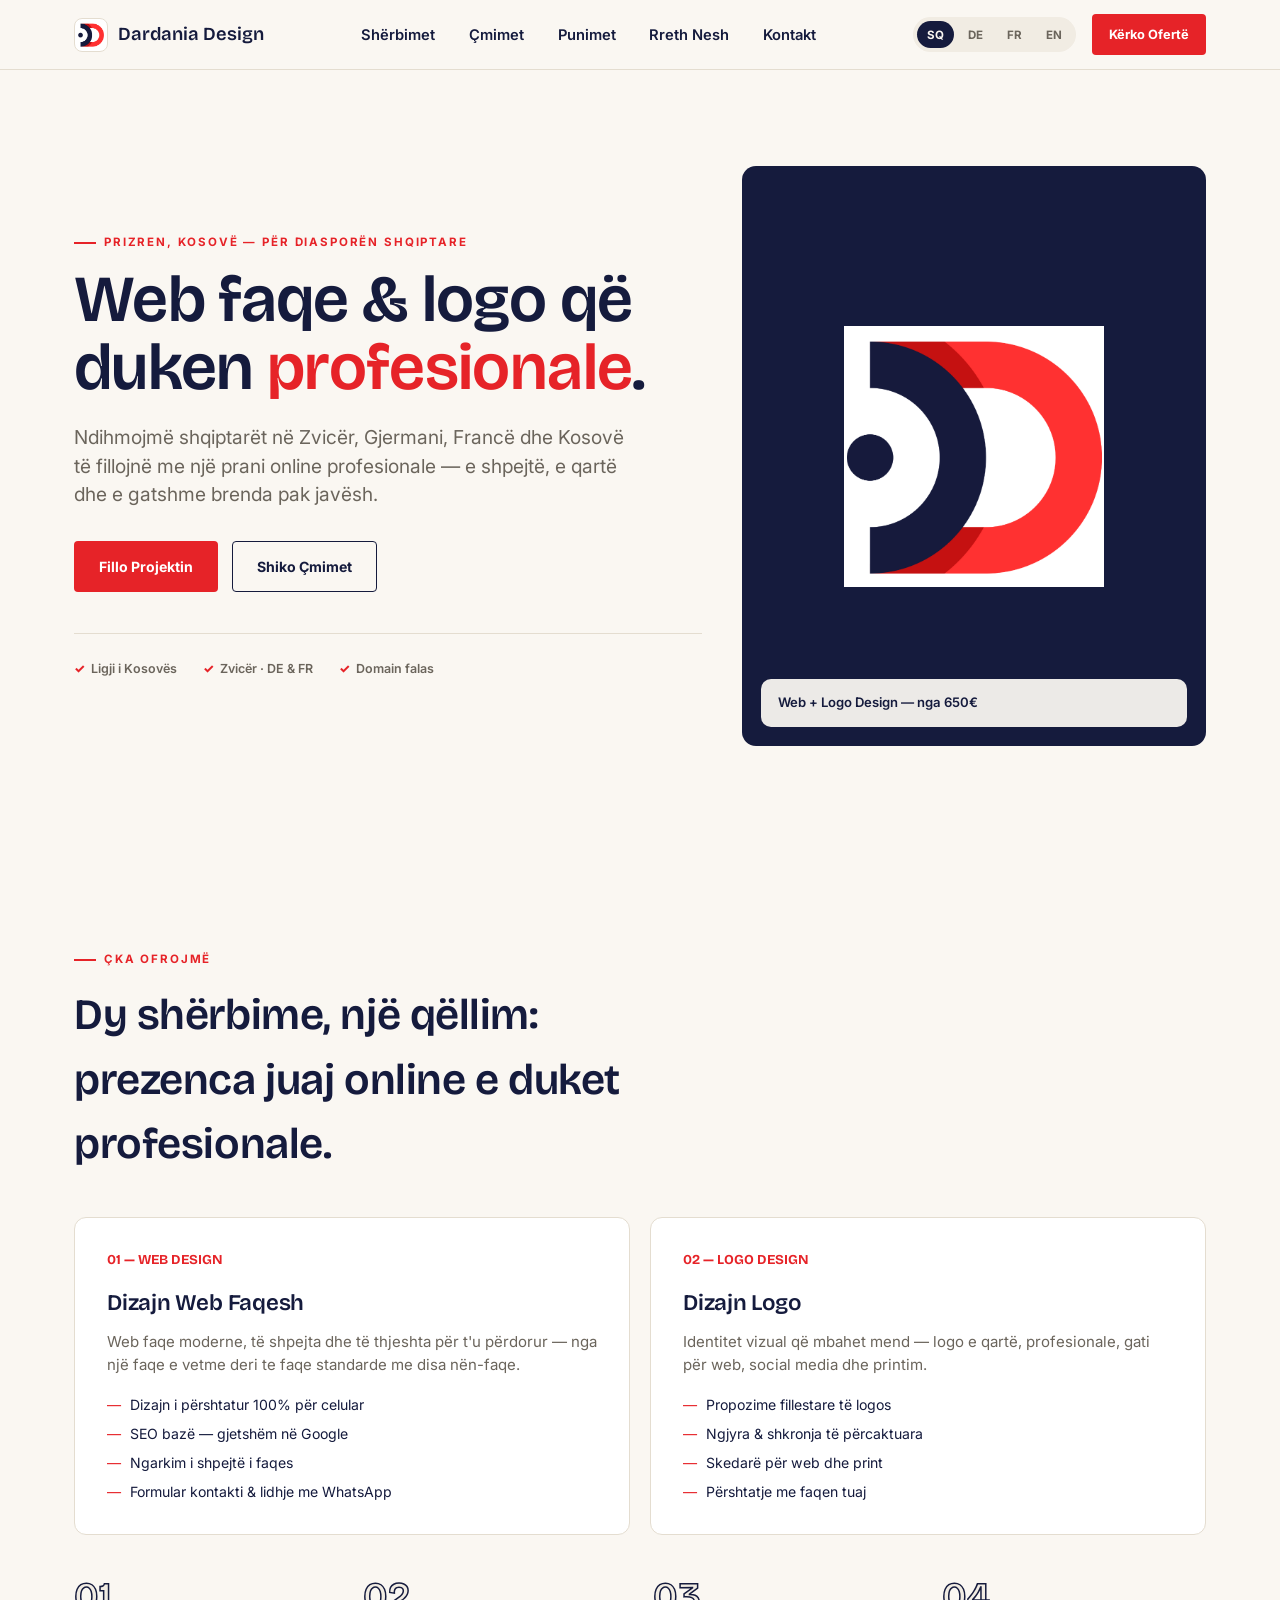
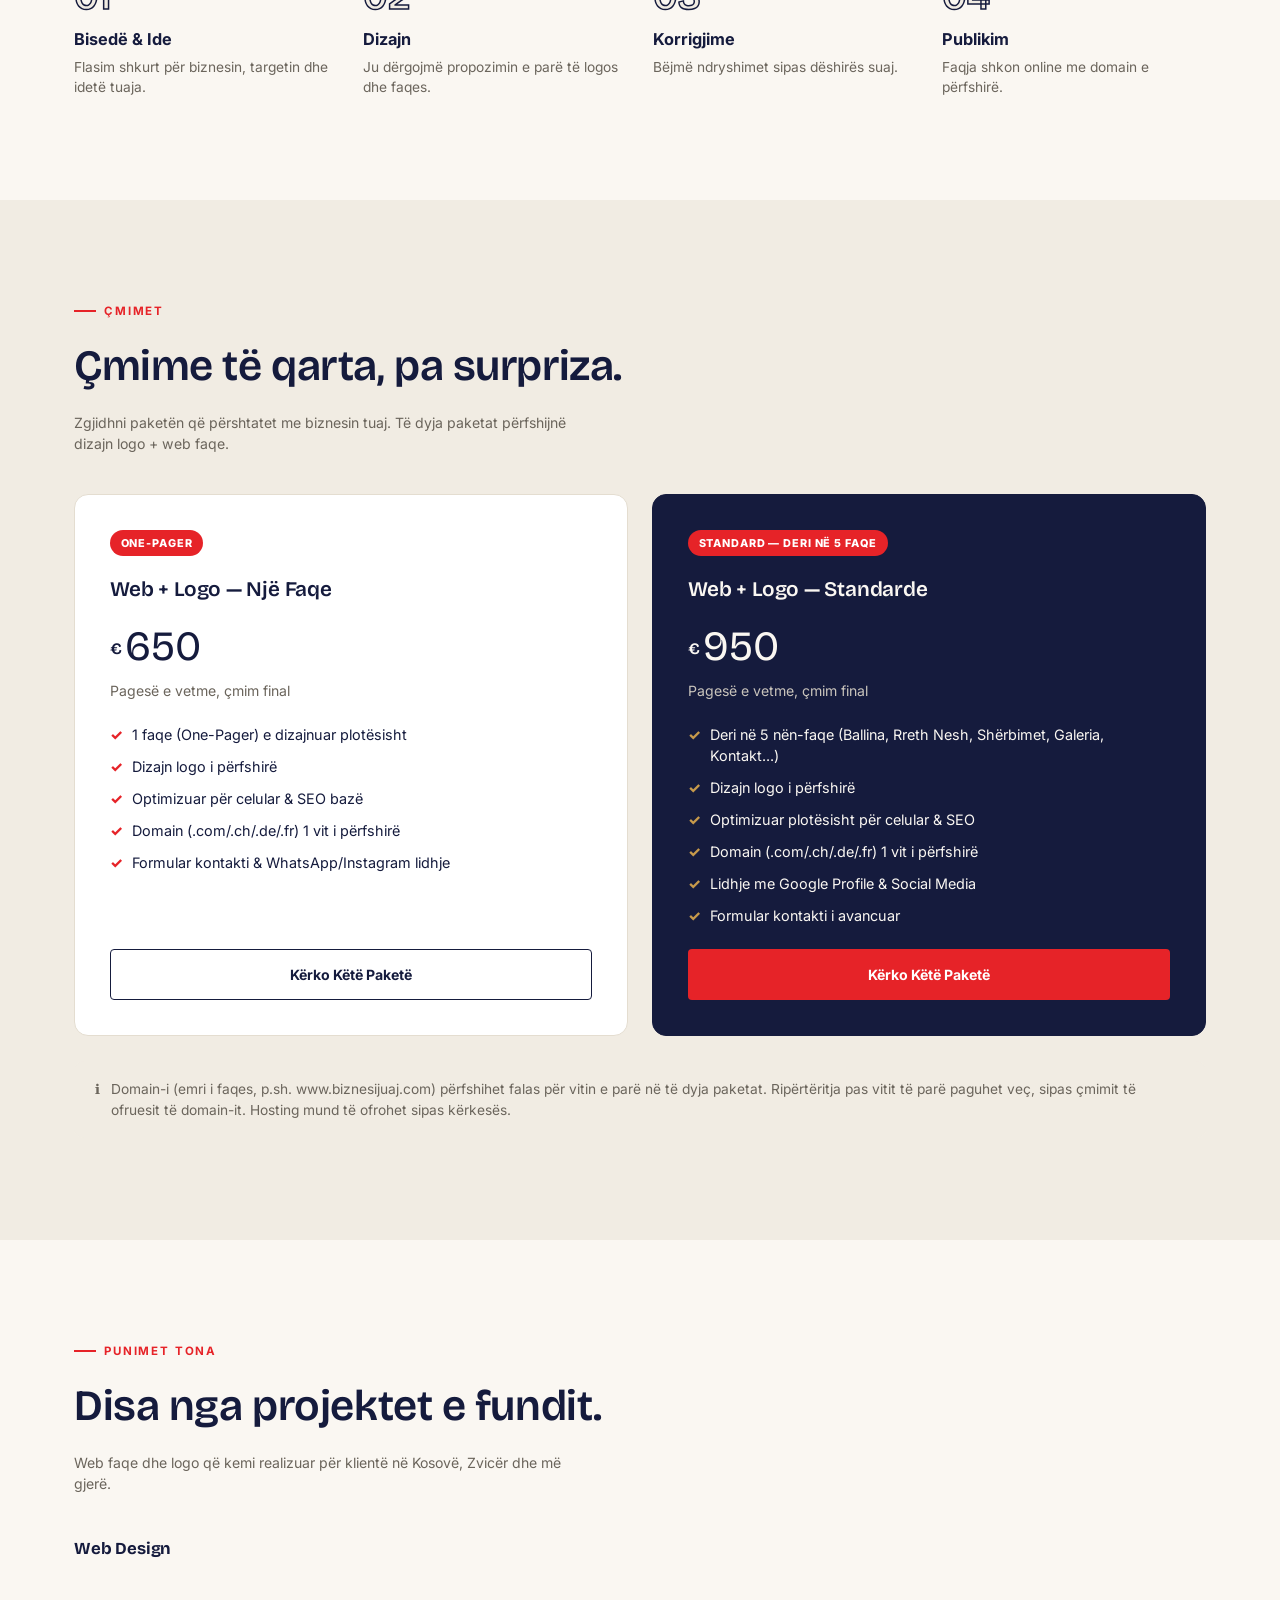
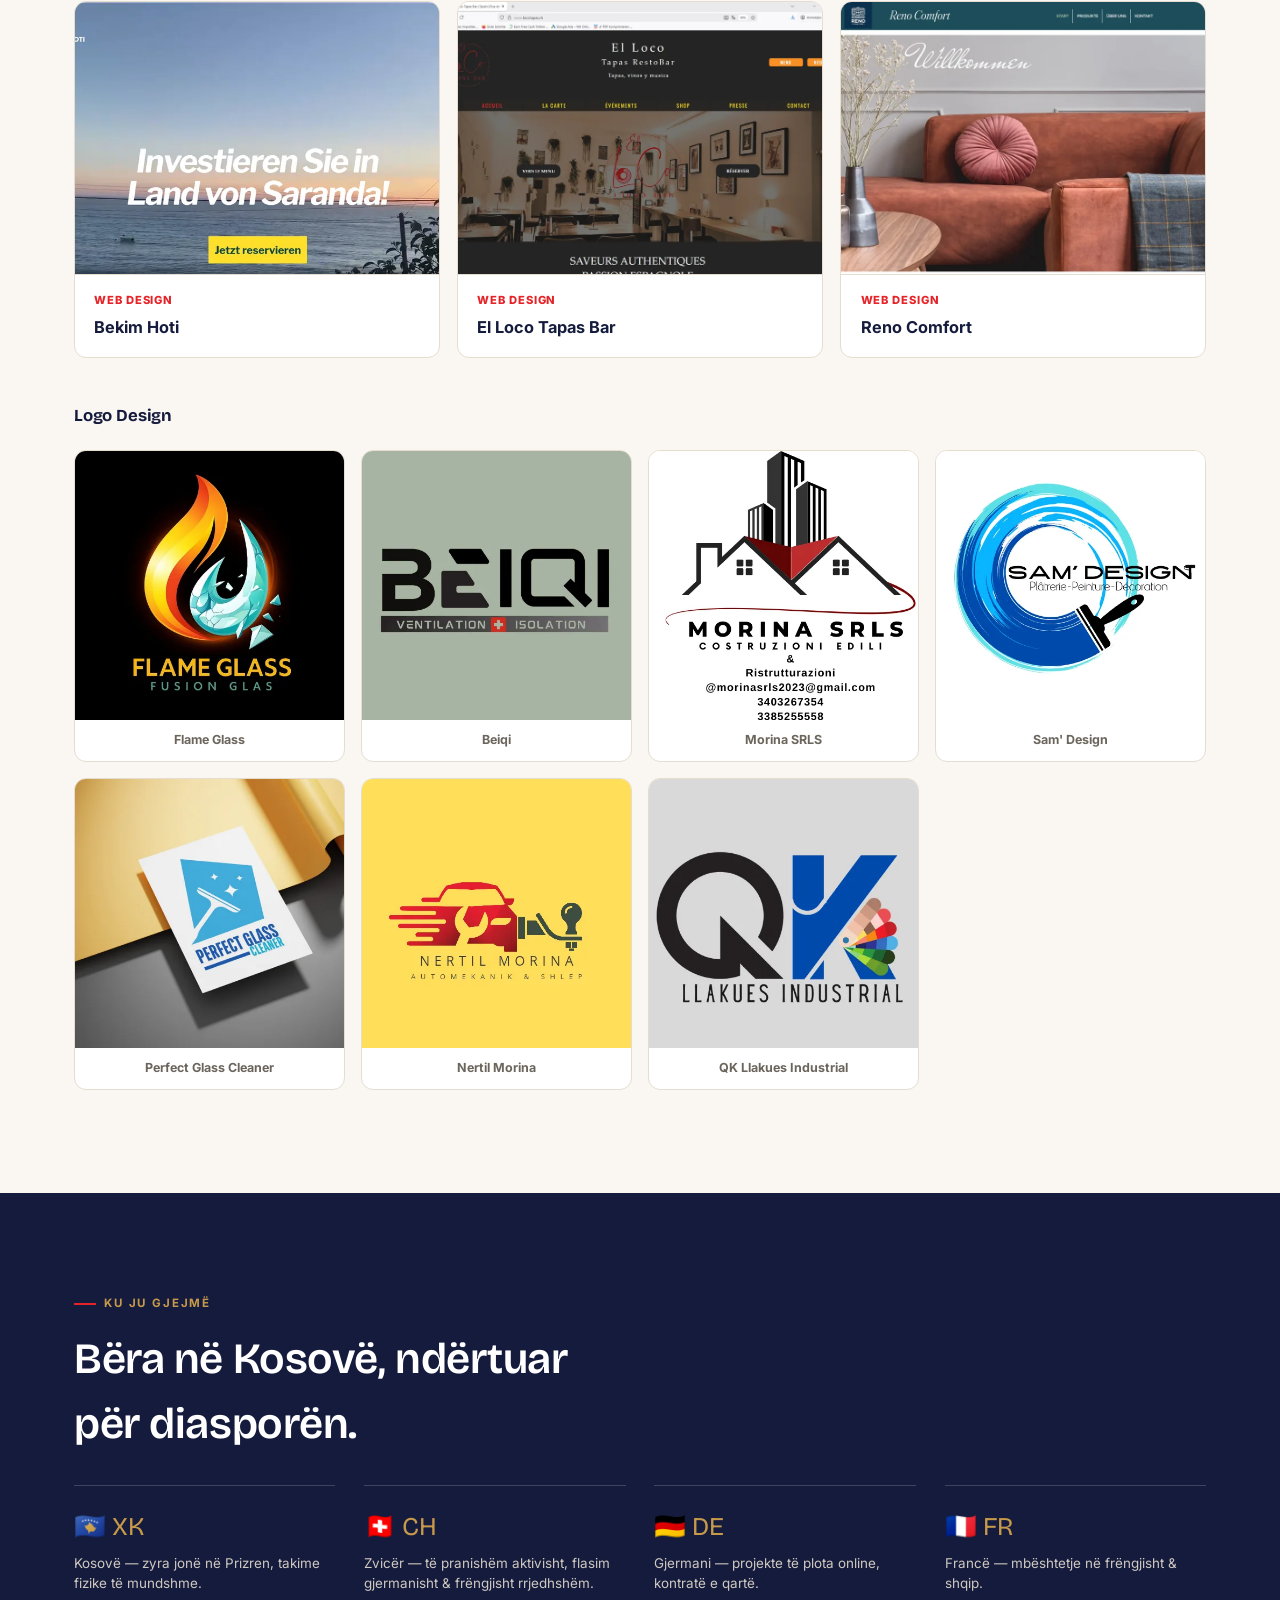
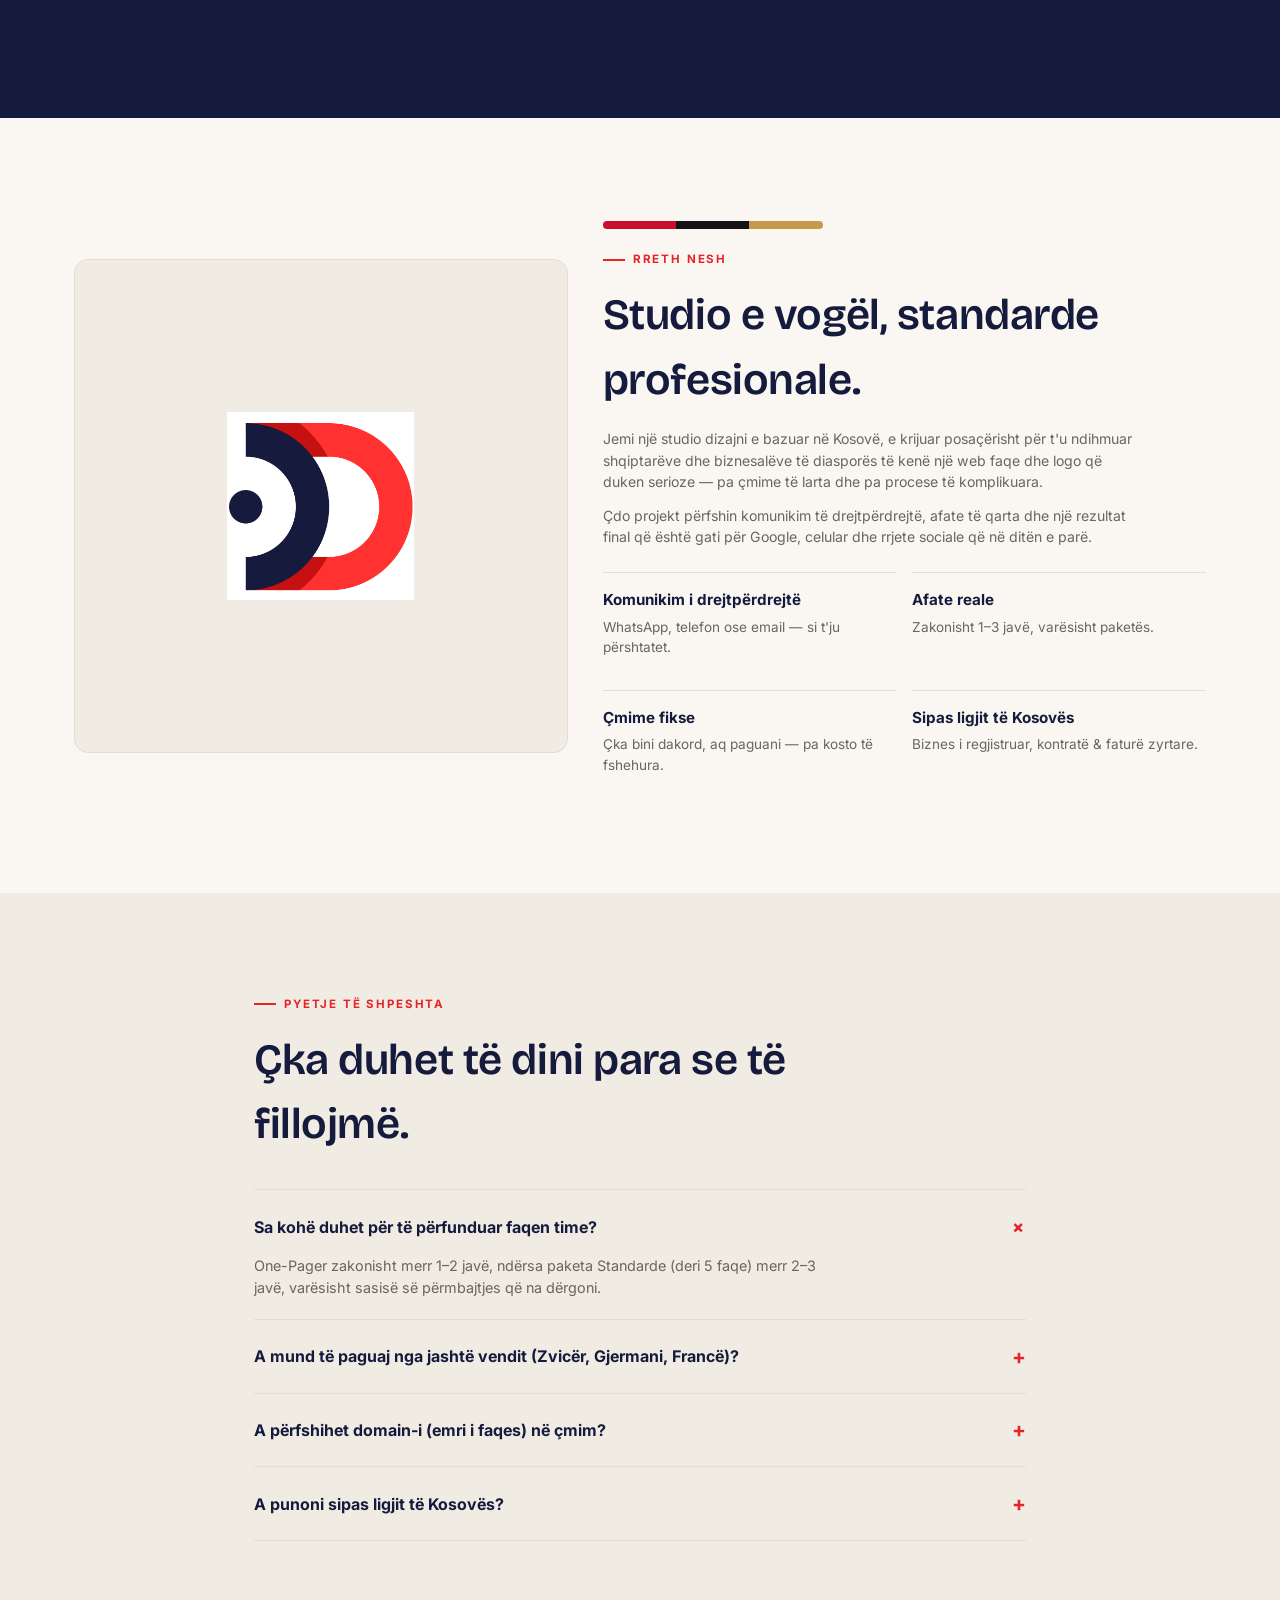
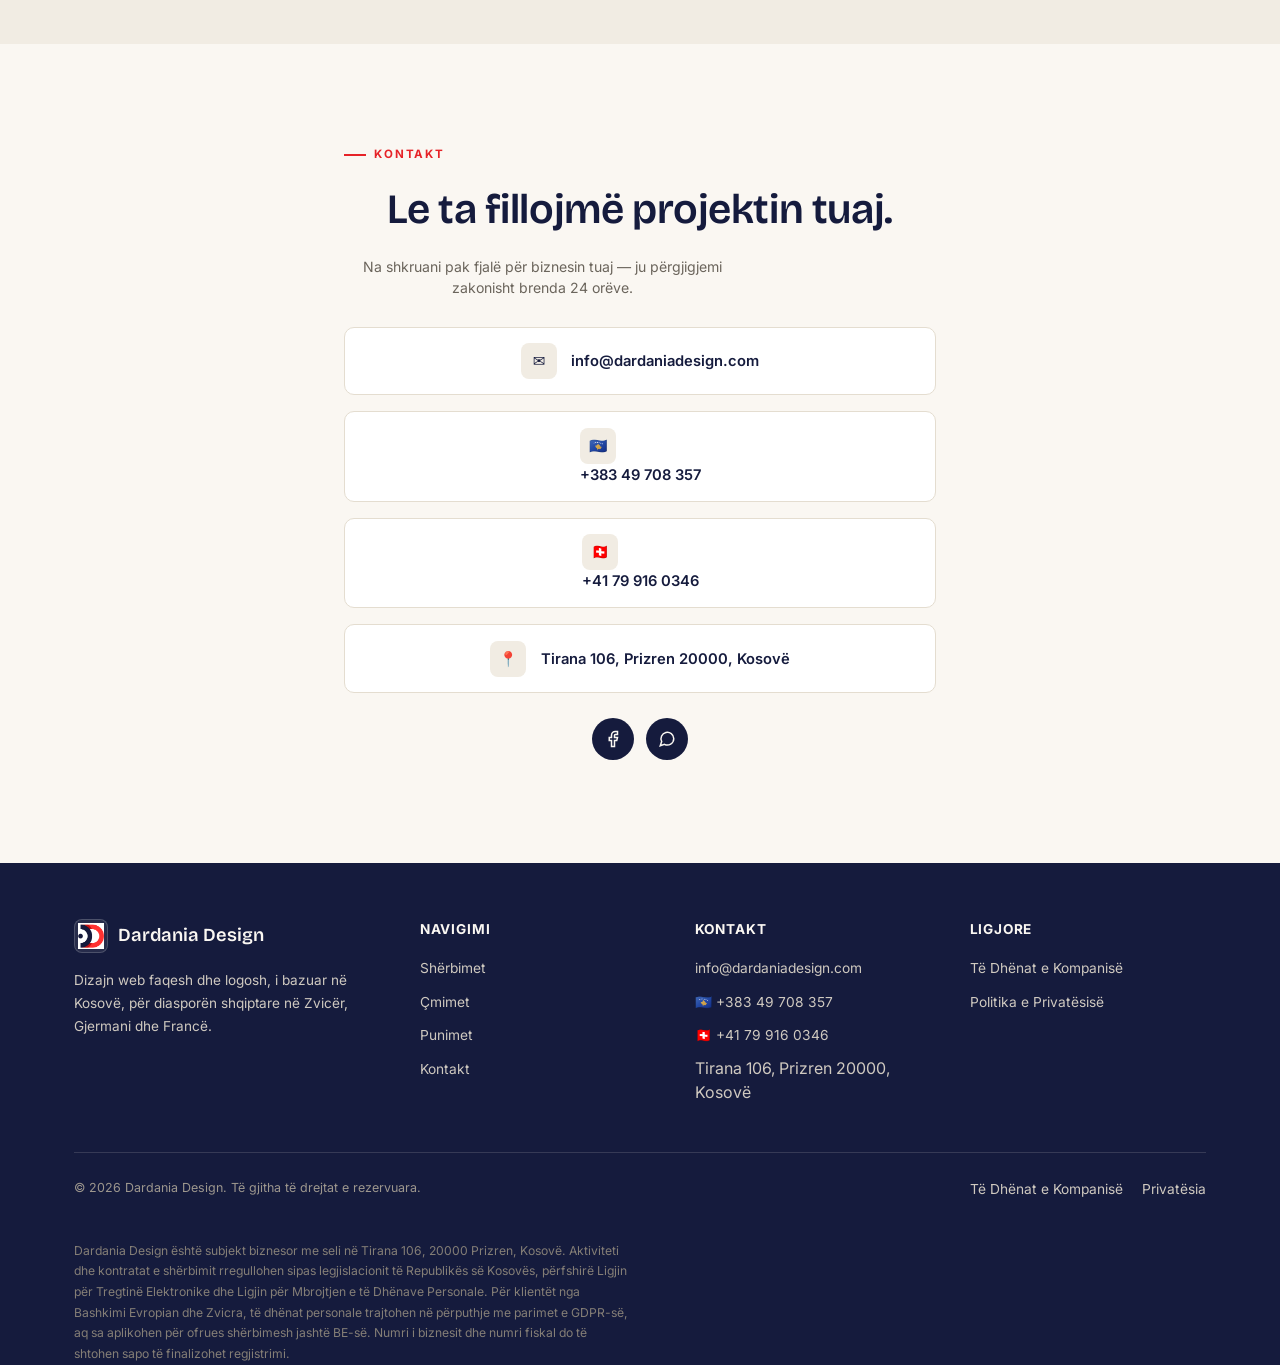
==== commit 797351dd: "Add files via upload" ====
--- a/index.html
+++ b/index.html
@@ -14,7 +14,7 @@
 <meta property="og:type" content="website">
 <meta property="og:title" content="Dizajn Web &amp; Logo për Diasporën Shqiptare | Kosovë">
 <meta property="og:description" content="Web faqe dhe logo profesionale, të përballueshme, të bëra në Kosovë. One-pager nga 650€, faqe standarde nga 950€.">
-<meta property="og:locale" content="sq_AL">
+<meta property="og:locale" content="sq_XK">
 <meta property="og:locale:alternate" content="de_DE">
 <meta property="og:locale:alternate" content="fr_FR">
 <meta property="og:locale:alternate" content="en_US">
@@ -24,11 +24,11 @@
 <meta name="twitter:card" content="summary_large_image">
 <meta property="og:url" content="https://www.dardaniadesign.com/">
 
-<!-- hreflang: në rast se përdorni nën-URL për çdo gjuhë (p.sh. /de/, /fr/, /en/) përditësoni më poshtë -->
+<!-- hreflang: faqja përdor një URL të vetme me ndërrim gjuhe në client-side (script.js), jo nën-URL më vete — prandaj të gjitha alternate-t tregojnë te e njëjta URL, në përputhje me sitemap.xml -->
 <link rel="alternate" hreflang="sq" href="https://www.dardaniadesign.com/">
-<link rel="alternate" hreflang="de" href="https://www.dardaniadesign.com/de/">
-<link rel="alternate" hreflang="fr" href="https://www.dardaniadesign.com/fr/">
-<link rel="alternate" hreflang="en" href="https://www.dardaniadesign.com/en/">
+<link rel="alternate" hreflang="de" href="https://www.dardaniadesign.com/">
+<link rel="alternate" hreflang="fr" href="https://www.dardaniadesign.com/">
+<link rel="alternate" hreflang="en" href="https://www.dardaniadesign.com/">
 <link rel="alternate" hreflang="x-default" href="https://www.dardaniadesign.com/">
 
 <link rel="icon" type="image/png" href="assets/logo.png">
@@ -38,7 +38,7 @@
 <!-- Preconnect për performancë -->
 <link rel="preconnect" href="https://fonts.googleapis.com">
 <link rel="preconnect" href="https://fonts.gstatic.com" crossorigin>
-<link href="https://fonts.googleapis.com/css2?family=Fraunces:opsz,wght@9..144,500;9..144,600;9..144,700&family=Inter:wght@400;500;600;700;800&display=swap" rel="stylesheet">
+<link href="https://fonts.googleapis.com/css2?family=Bricolage+Grotesque:opsz,wght@12..96,400..800&family=Inter:wght@400;500;600;700;800&display=swap" rel="stylesheet">
 
 <script type="application/ld+json">
 {
@@ -115,7 +115,7 @@
     <div class="wrap hero-grid">
       <div>
         <div class="eyebrow" data-i18n="hero_eyebrow">Prizren, Kosovë — për diasporën shqiptare</div>
-        <h1 data-i18n="hero_title">Web faqe dhe logo që i bëjnë <em>biznesin tuaj</em> të duket serioz — kudo që jeni.</h1>
+        <h1 data-i18n="hero_title">Web faqe &amp; logo që duken <em>profesionale</em>.</h1>
         <p class="lead lead-full" data-i18n="hero_lead">Ndihmojmë shqiptarët në Zvicër, Gjermani, Francë dhe Kosovë të fillojnë me një prani online profesionale — e shpejtë, e qartë dhe e gatshme brenda pak javësh.</p>
         <p class="lead lead-short" data-i18n="hero_lead_short">Web faqe &amp; logo profesionale për shqiptarët në Zvicër, Gjermani, Francë dhe Kosovë.</p>
         <div class="hero-ctas">
--- a/styles.css
+++ b/styles.css
@@ -7,7 +7,7 @@
     --gold:#C79A4B;
     --line:#E4DDD0;
     --muted:#6B655C;
-    --display:'Fraunces', serif;
+    --display:'Bricolage Grotesque', sans-serif;
     --body:'Inter', system-ui, -apple-system, sans-serif;
     --radius:4px;
   }
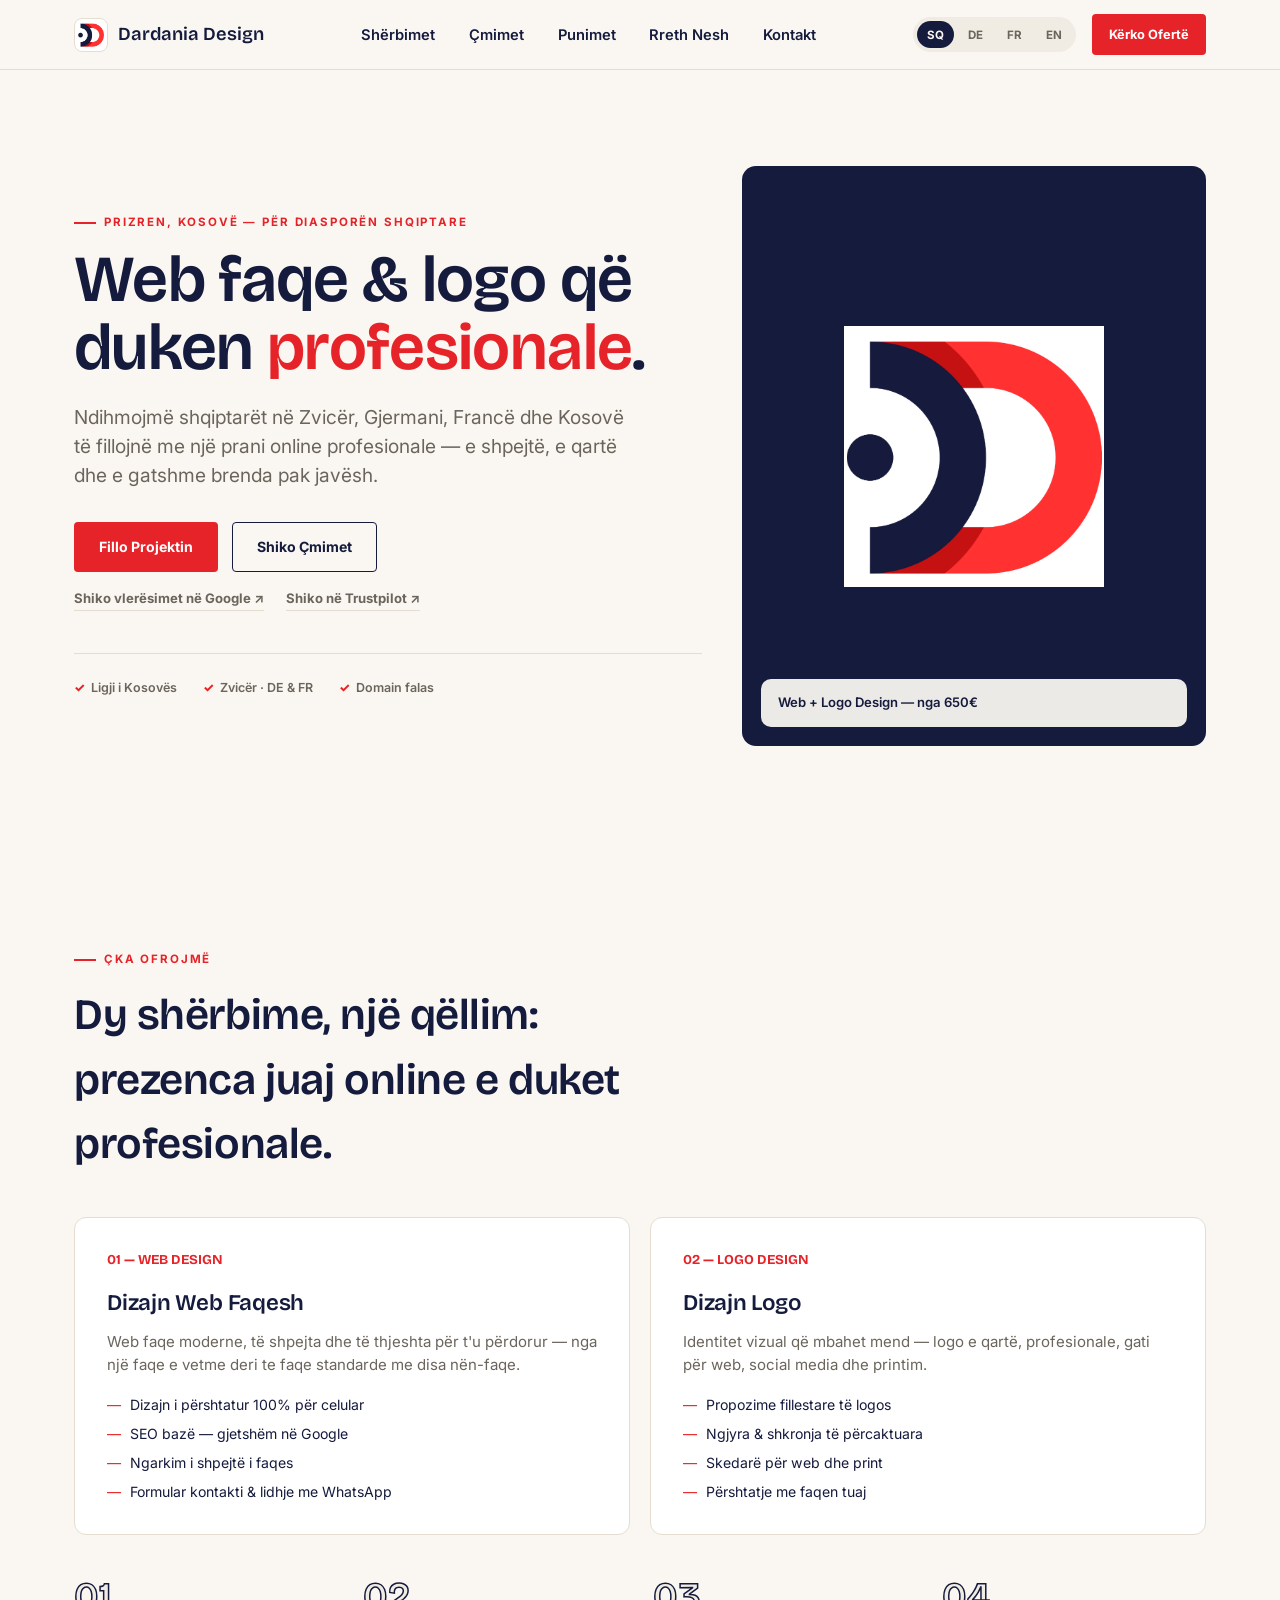
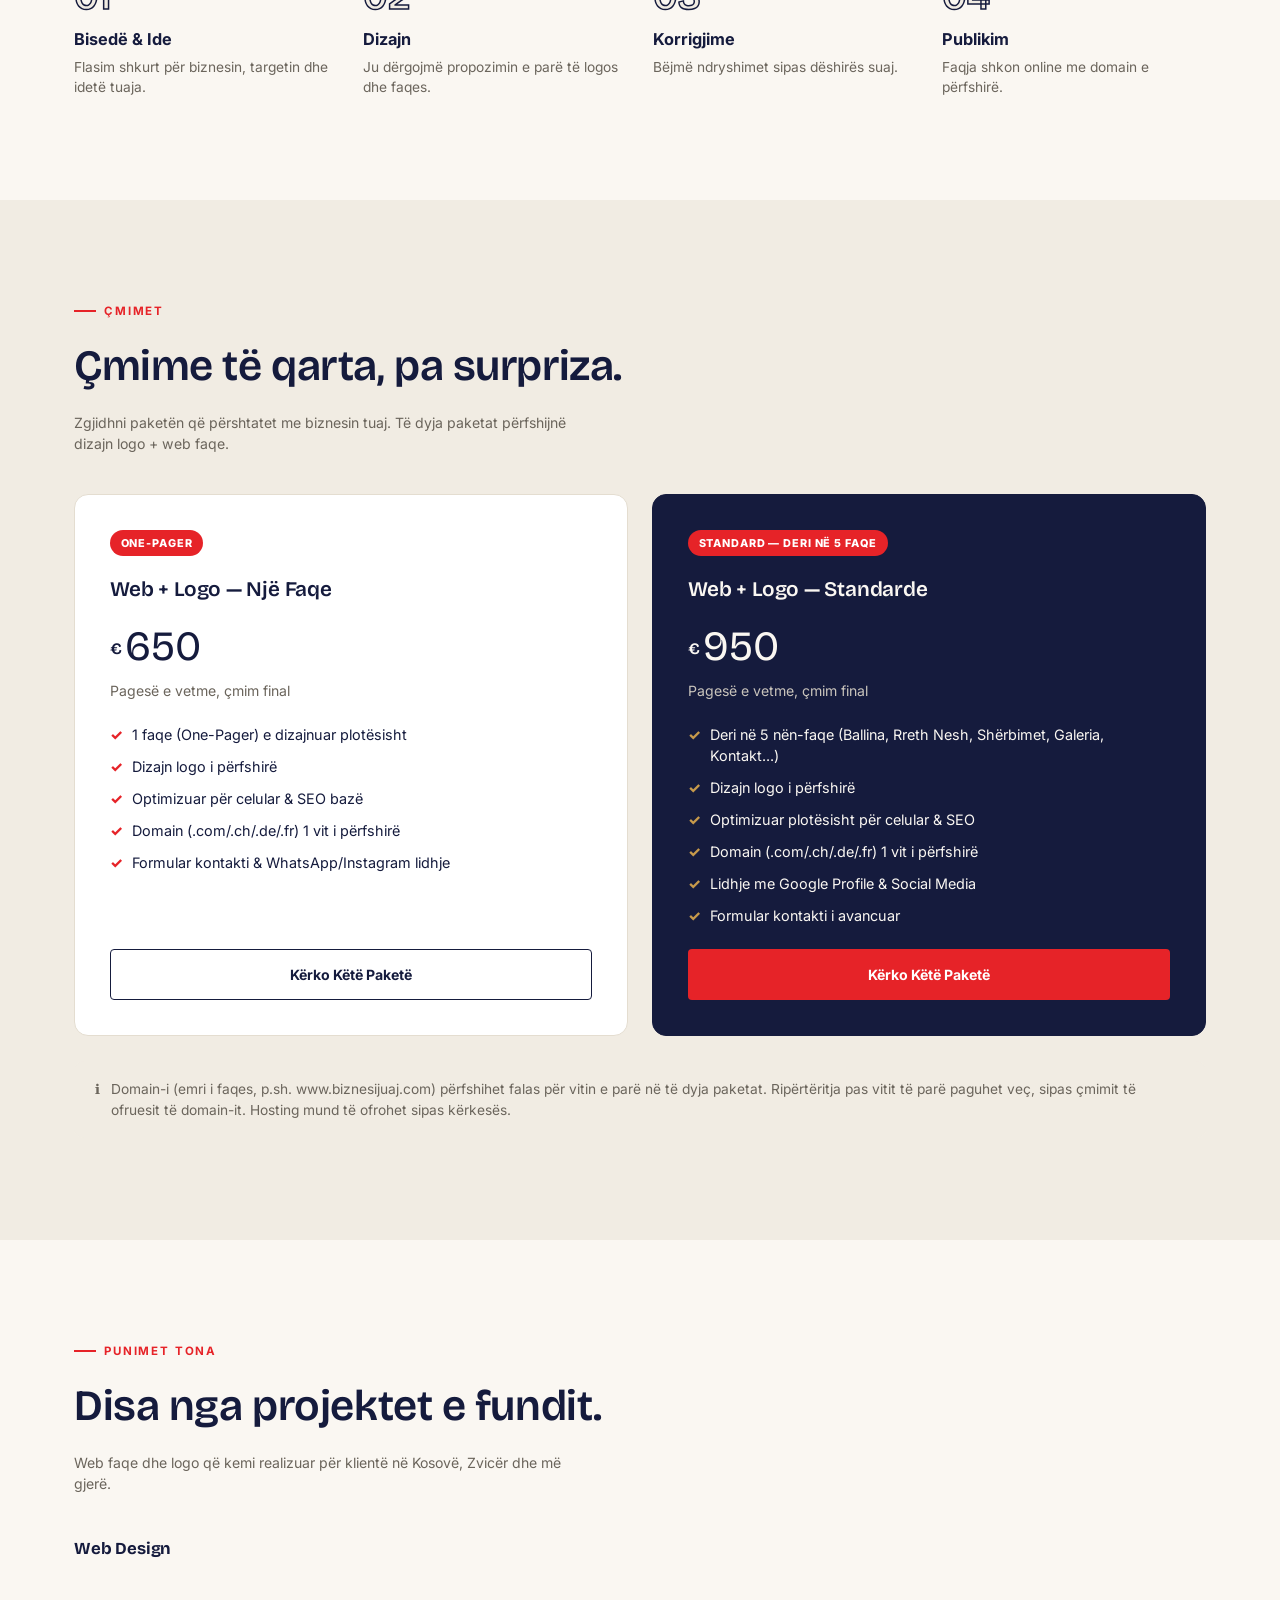
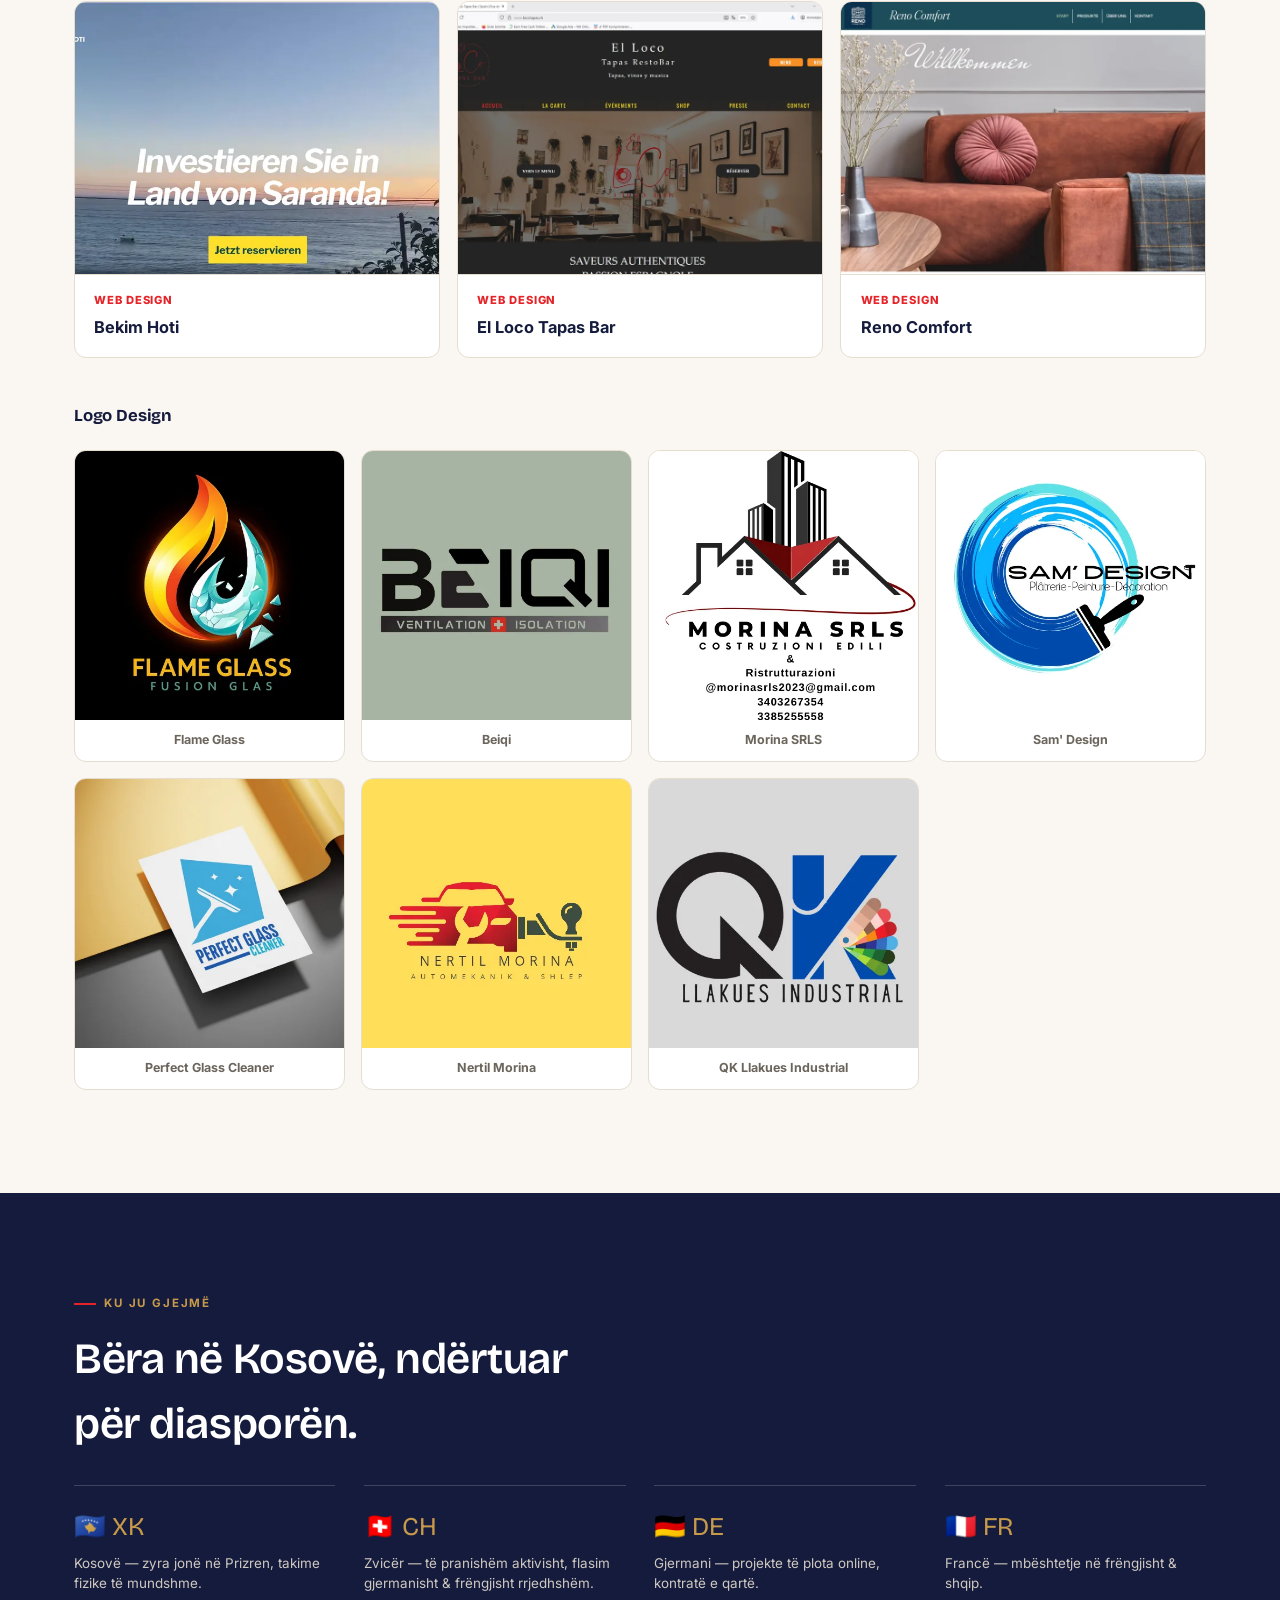
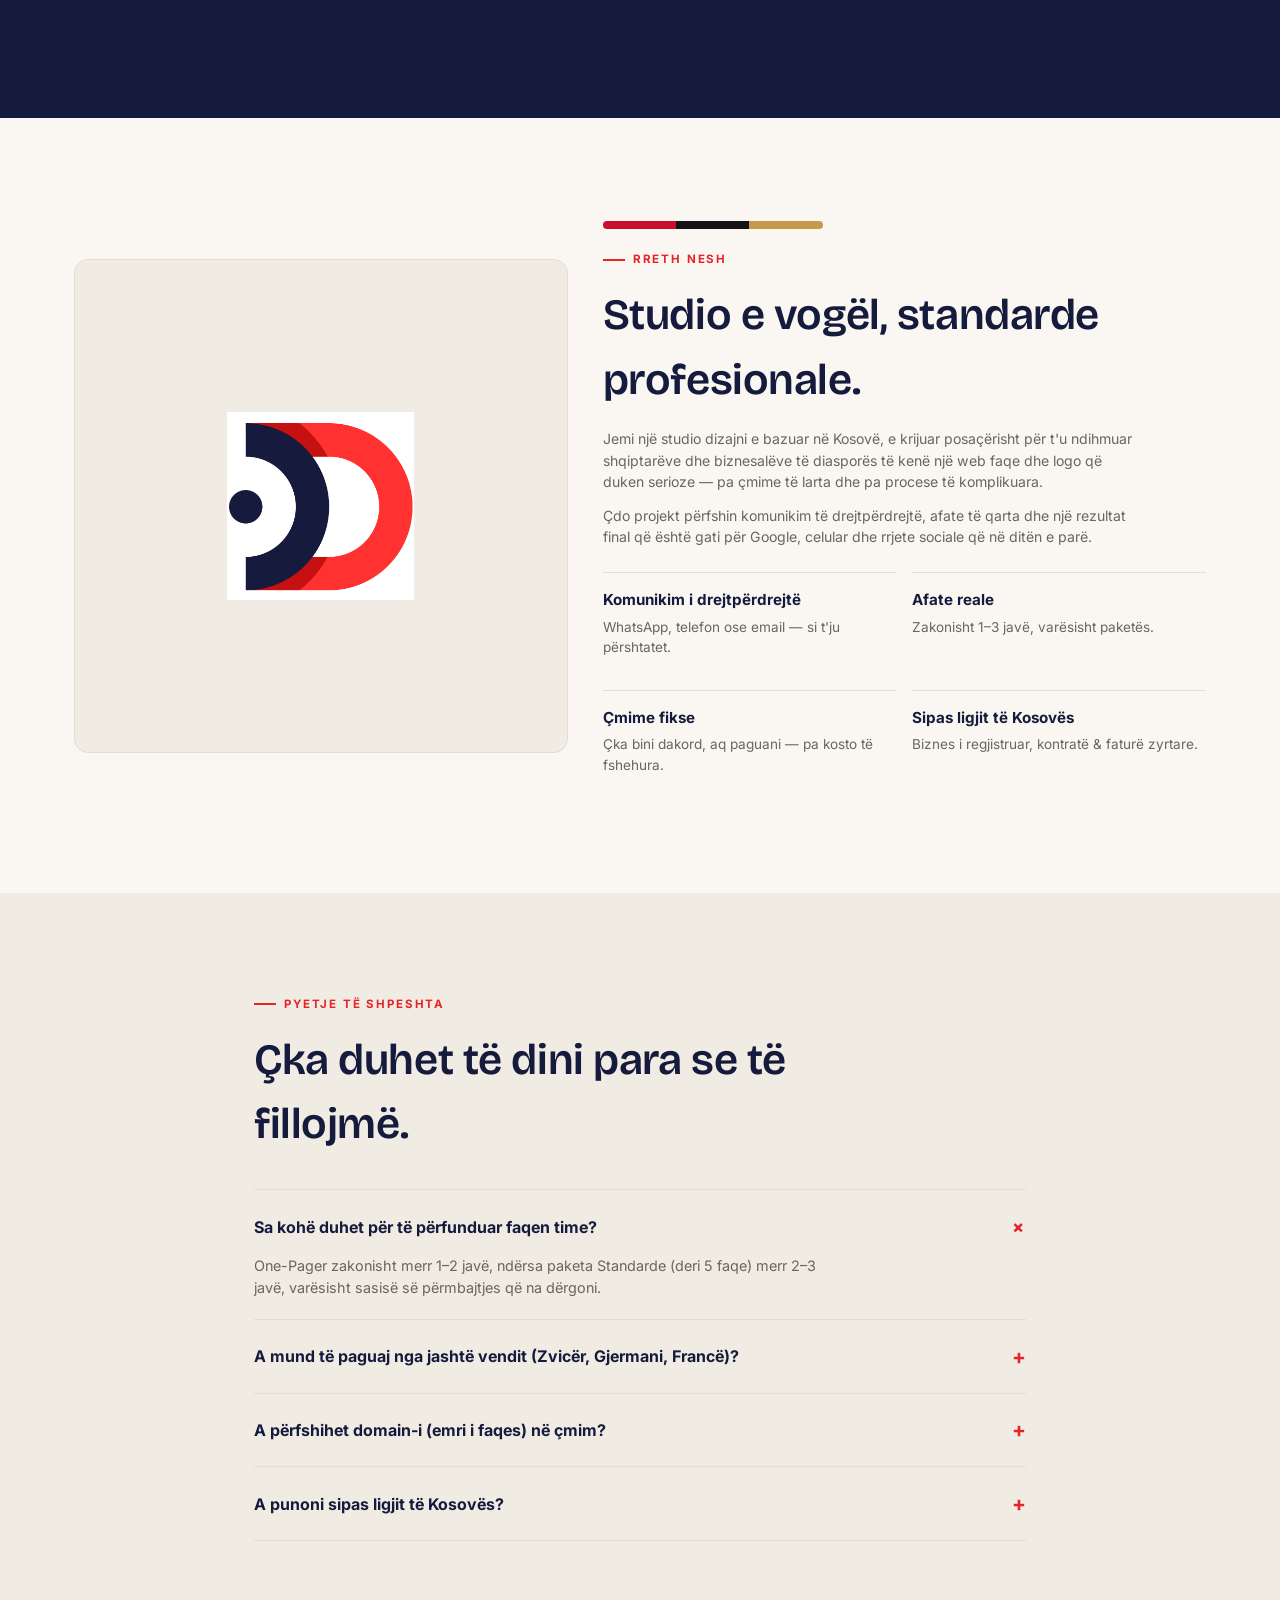
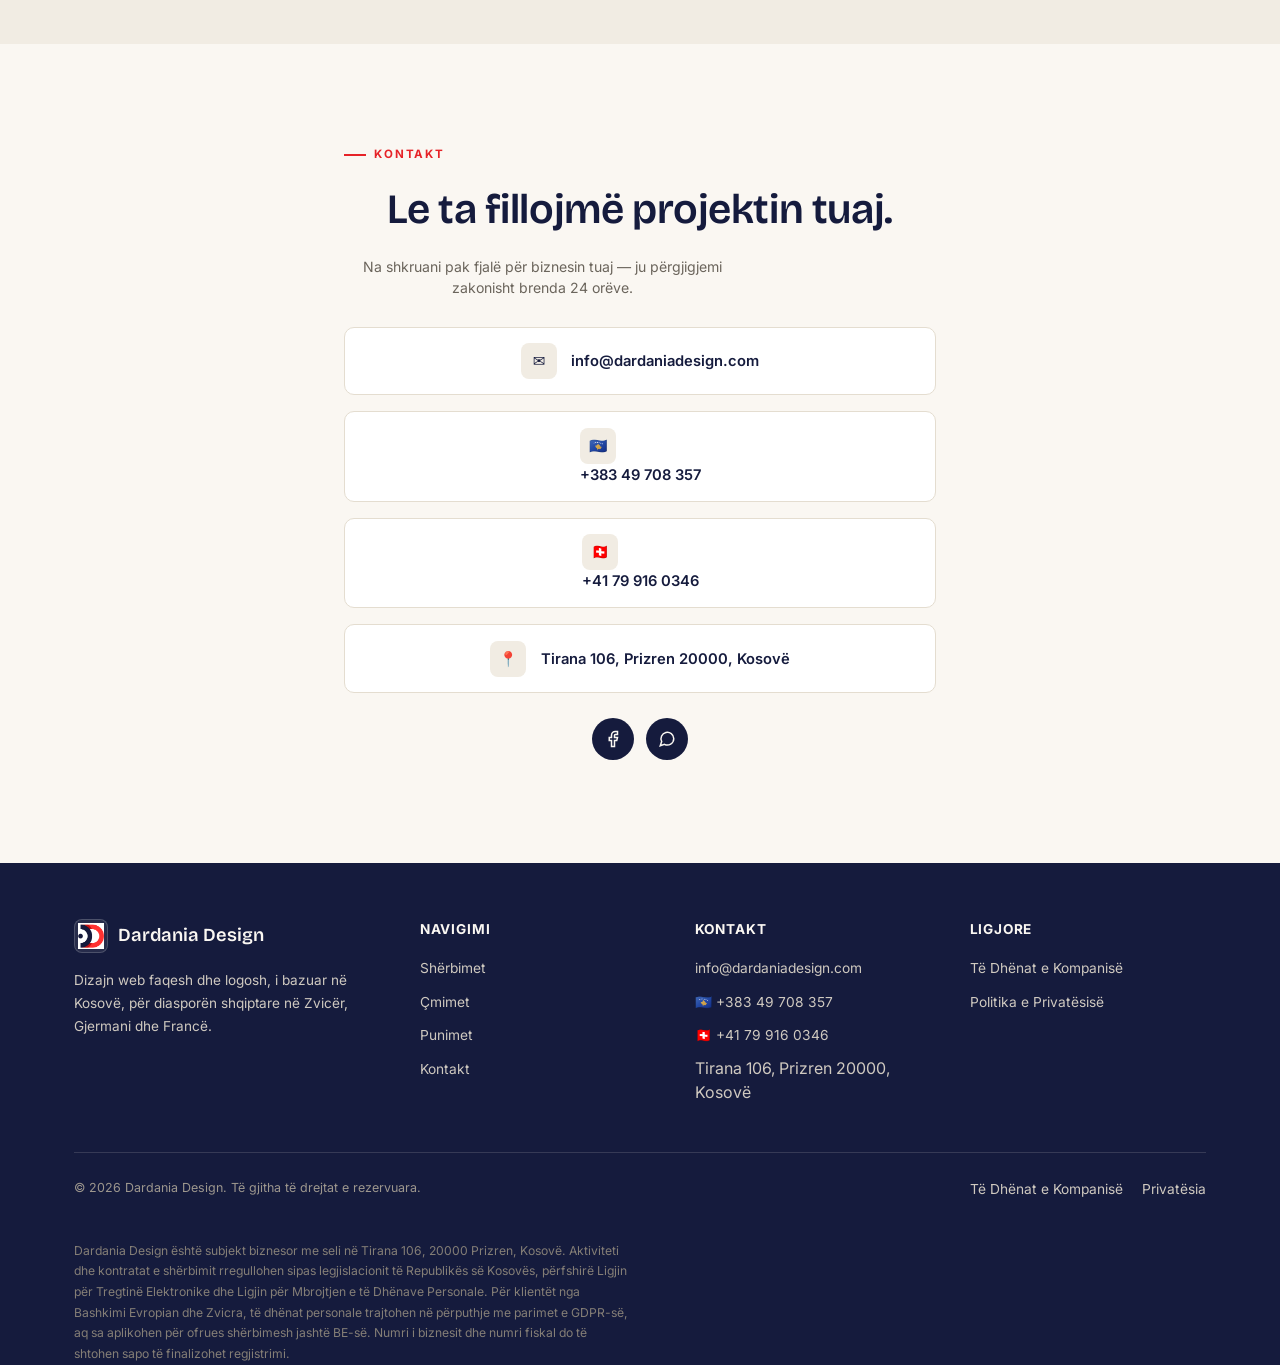
==== commit faecc0c9: "Add files via upload" ====
--- a/index.html
+++ b/index.html
@@ -122,6 +122,10 @@
           <a href="#kontakt" class="btn btn-primary" data-i18n="hero_cta1">Fillo Projektin</a>
           <a href="#cmimet" class="btn btn-ghost" data-i18n="hero_cta2">Shiko Çmimet</a>
         </div>
+        <div class="reviews-row">
+          <a href="https://share.google/h4GRAJTtbU5TxIk4q" target="_blank" rel="noopener" data-i18n="reviews_google">Shiko vlerësimet në Google ↗</a>
+          <a href="https://ch.trustpilot.com/review/dardaniadesign.com" target="_blank" rel="noopener" data-i18n="reviews_trustpilot">Shiko në Trustpilot ↗</a>
+        </div>
         <div class="trust-row">
           <span data-i18n="trust1_short">Ligji i Kosovës</span>
           <span data-i18n="trust_ch_short">Zvicër · DE &amp; FR</span>
--- a/styles.css
+++ b/styles.css
@@ -90,6 +90,9 @@
   .hero p.lead{font-size:clamp(1.02rem,2.4vw,1.2rem);color:var(--muted);max-width:46ch;margin-top:1.3rem}
   .lead-short{display:none}
   .hero-ctas{display:flex;gap:.9rem;flex-wrap:wrap;margin-top:2rem}
+  .reviews-row{display:flex;flex-wrap:wrap;gap:.6rem 1.4rem;margin-top:1.1rem}
+  .reviews-row a{font-size:.82rem;font-weight:700;color:var(--muted);text-decoration:none;border-bottom:1px solid var(--line);padding-bottom:1px;transition:color .15s,border-color .15s}
+  .reviews-row a:hover{color:var(--red);border-color:var(--red)}
   .trust-row{display:flex;flex-wrap:wrap;gap:.5rem 1.6rem;margin-top:2.6rem;padding-top:1.6rem;border-top:1px solid var(--line)}
   .trust-row span{font-size:.78rem;color:var(--muted);font-weight:600;display:flex;align-items:center;gap:.4rem}
   .trust-row span::before{content:"✓";color:var(--red);font-weight:800}
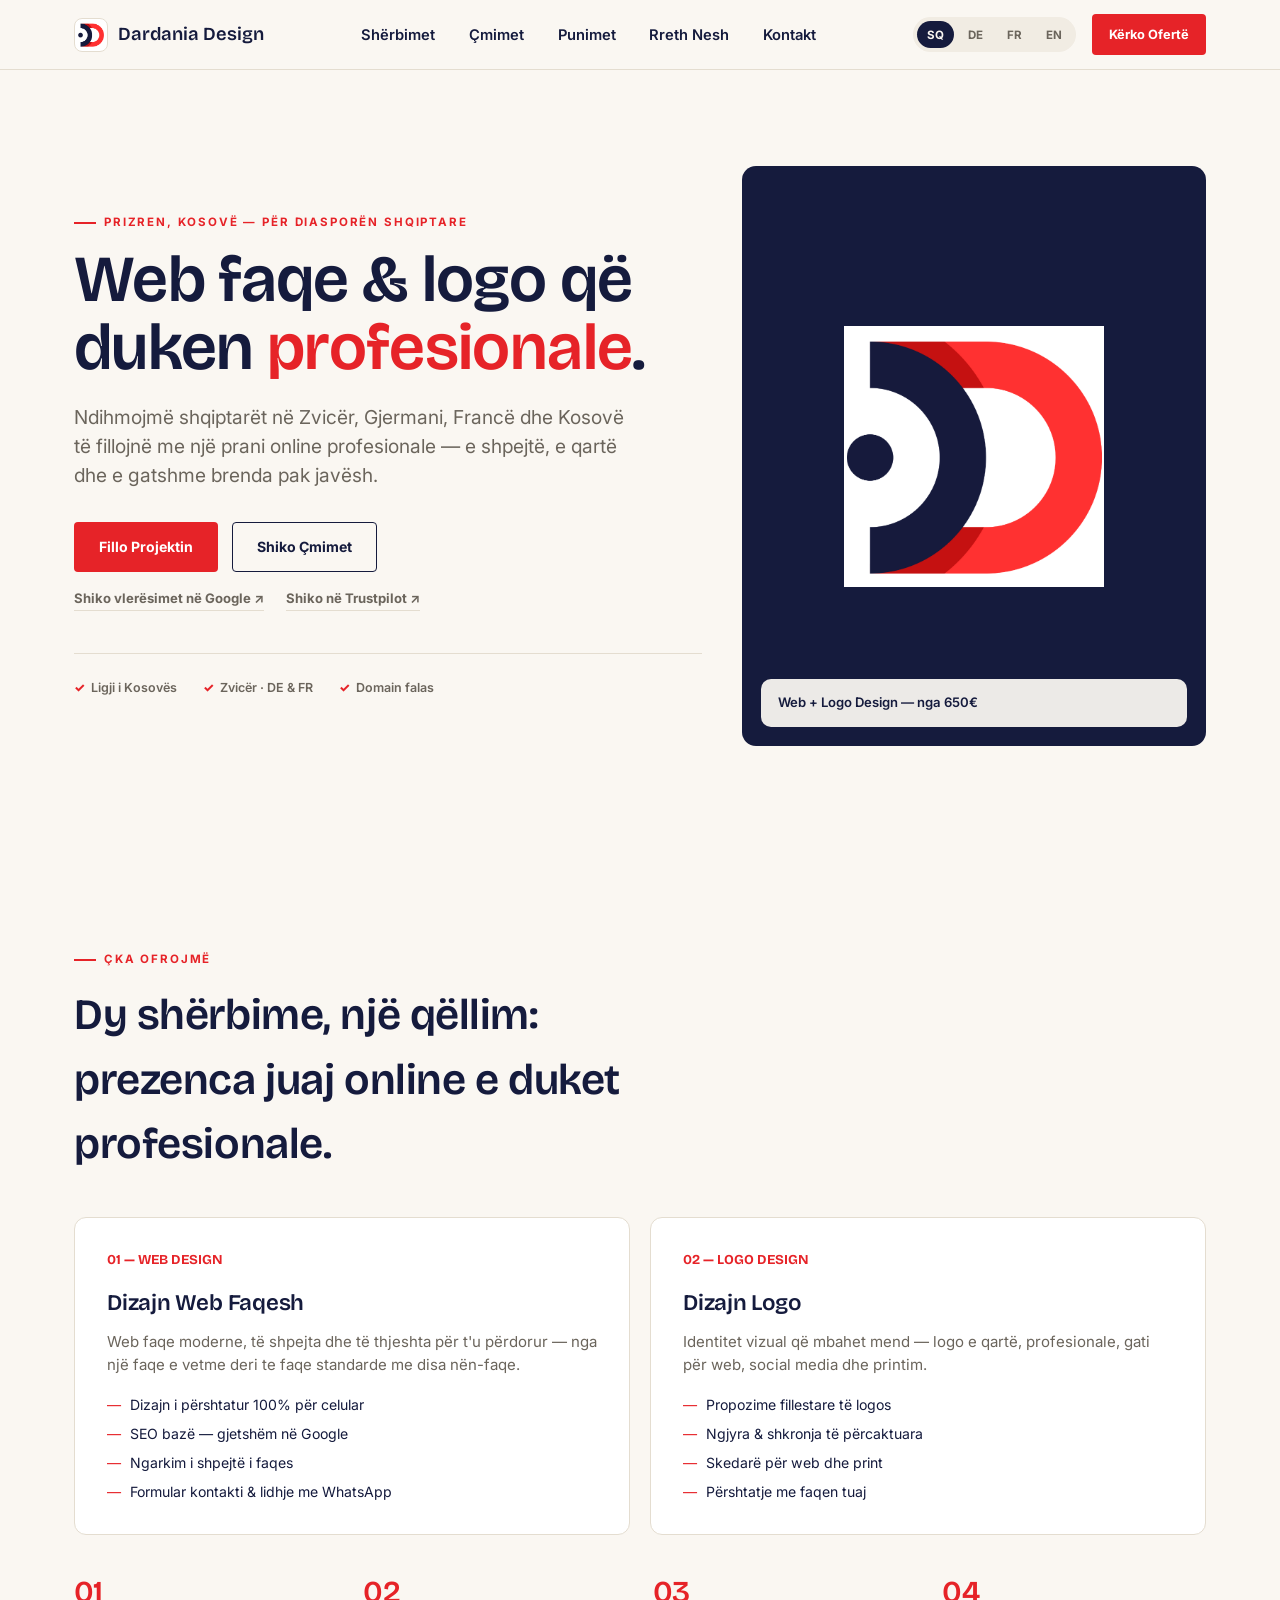
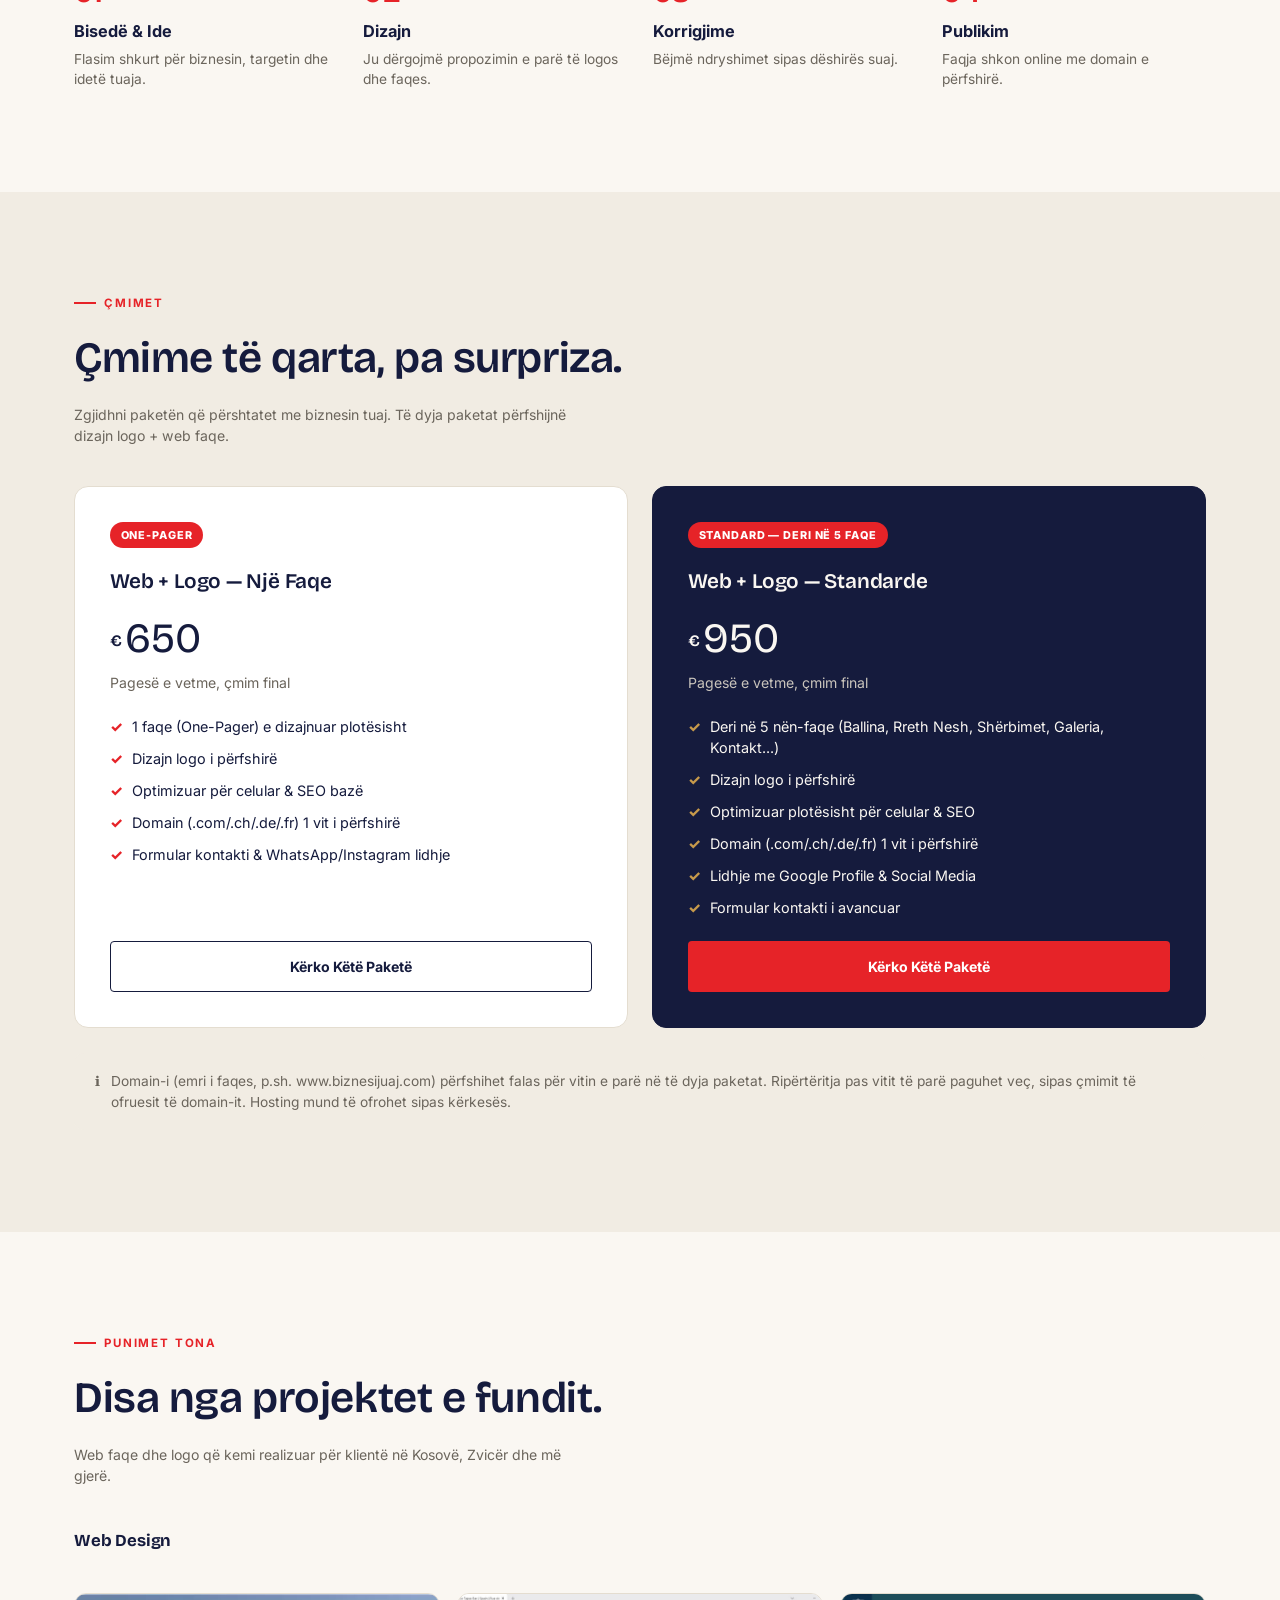
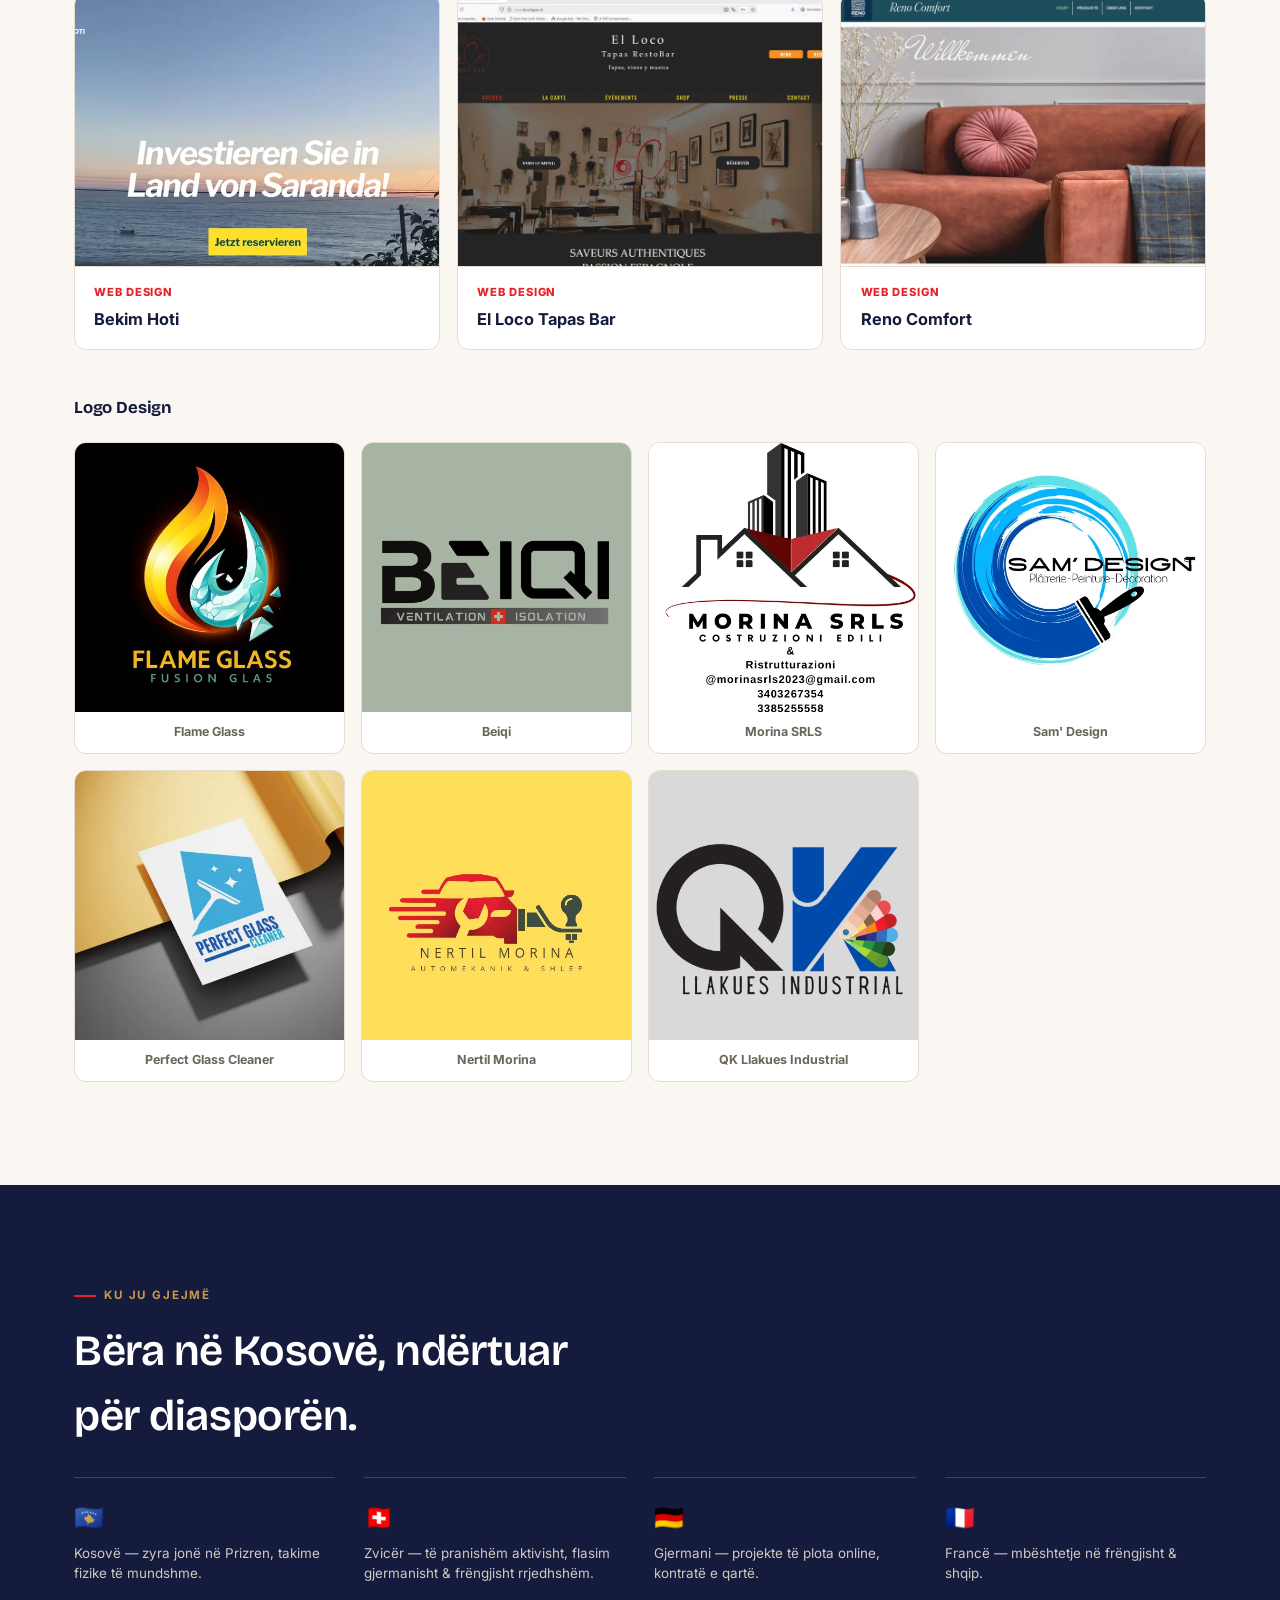
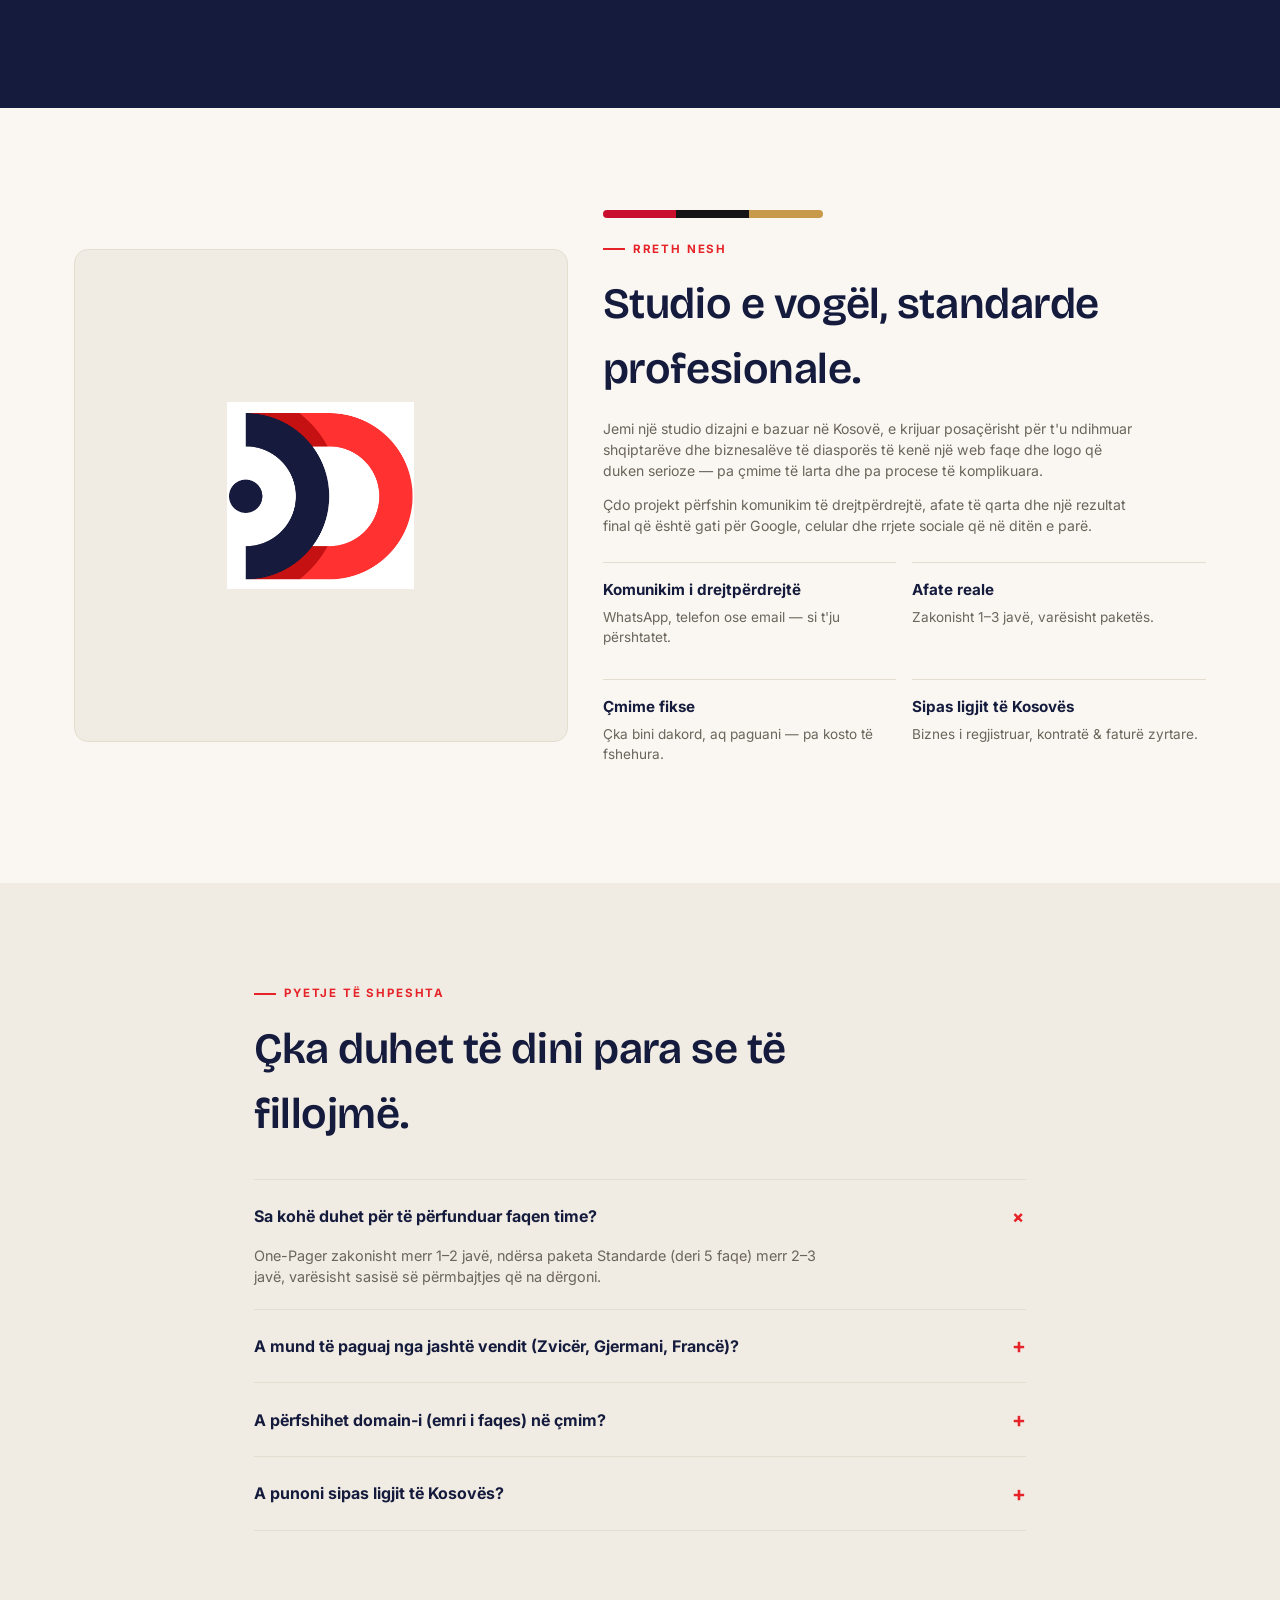
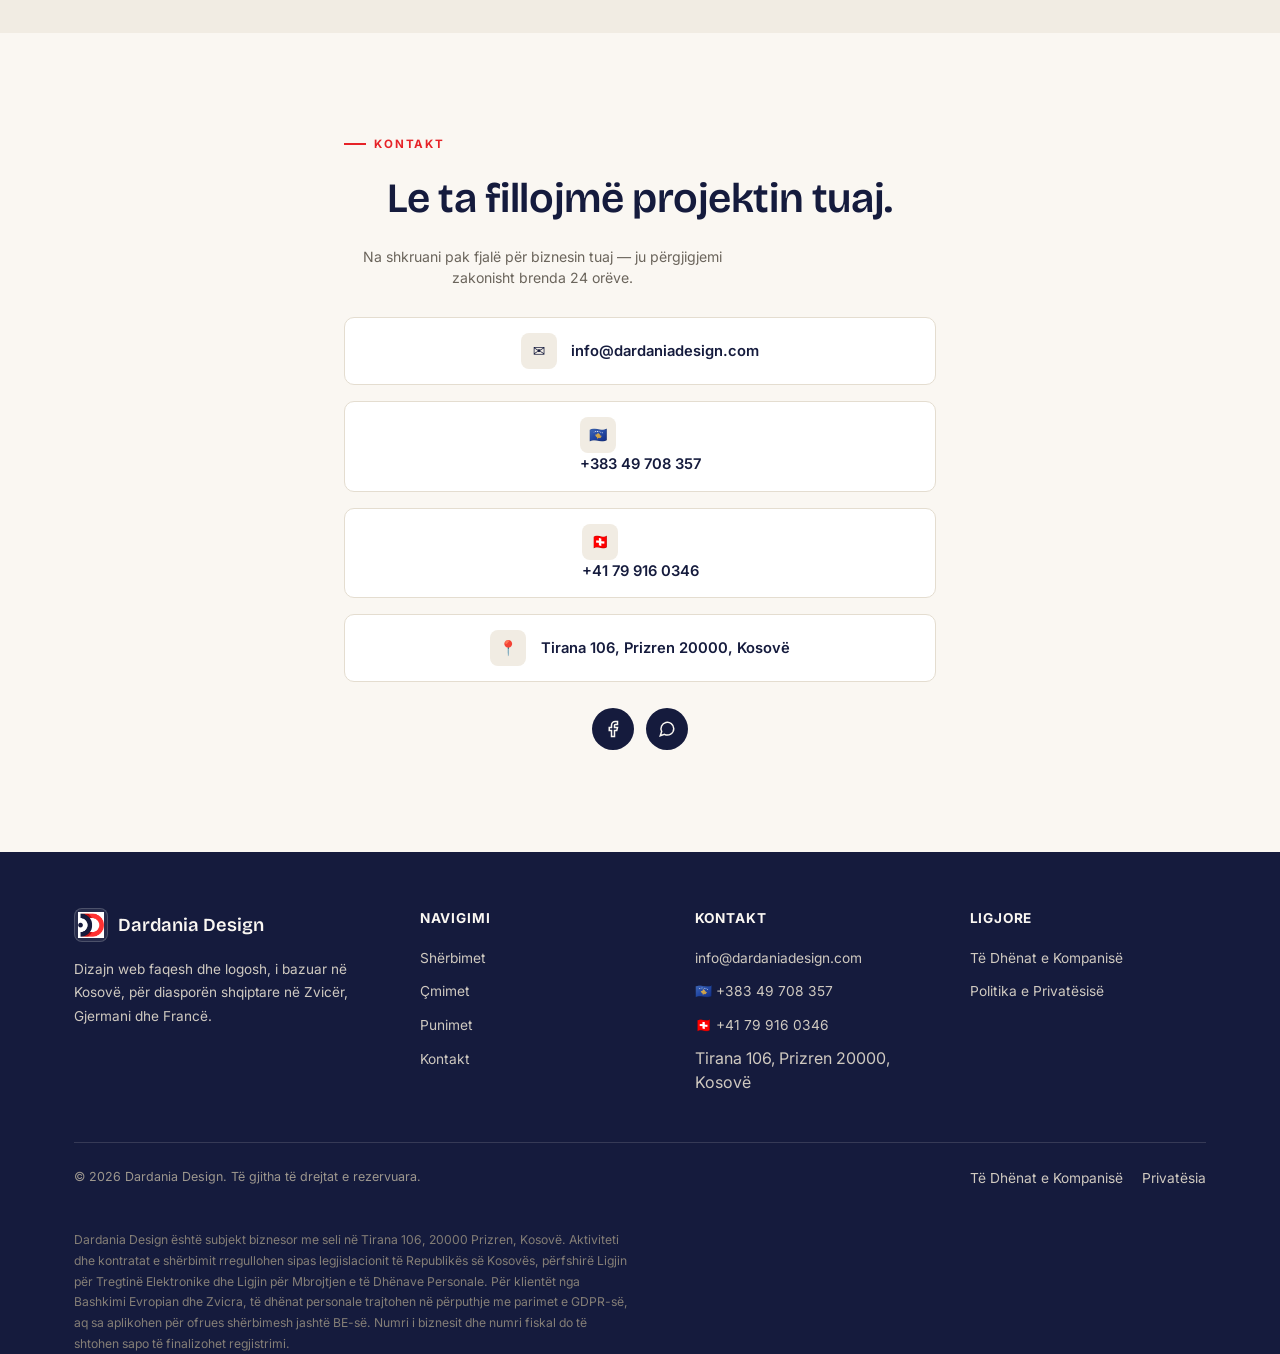
==== commit e270072c: "Add files via upload" ====
--- a/index.html
+++ b/index.html
@@ -295,10 +295,10 @@
         <div class="eyebrow" data-i18n="dia_eyebrow">Ku ju gjejmë</div>
         <h2 class="section-title" style="color:#fff" data-i18n="dia_title">Bëra në Kosovë, ndërtuar për diasporën.</h2>
       </div>
-      <div class="country-card"><div class="code">🇽🇰 XK</div><p data-i18n="dia_ks">Kosovë — zyra jonë në Prizren, takime fizike të mundshme.</p></div>
-      <div class="country-card"><div class="code">🇨🇭 CH</div><p data-i18n="dia_ch">Zvicër — të pranishëm aktivisht, flasim gjermanisht &amp; frëngjisht rrjedhshëm.</p></div>
-      <div class="country-card"><div class="code">🇩🇪 DE</div><p data-i18n="dia_de">Gjermani — projekte të plota online, kontratë e qartë.</p></div>
-      <div class="country-card"><div class="code">🇫🇷 FR</div><p data-i18n="dia_fr">Francë — mbështetje në frëngjisht &amp; shqip.</p></div>
+      <div class="country-card"><div class="code">🇽🇰</div><p data-i18n="dia_ks">Kosovë — zyra jonë në Prizren, takime fizike të mundshme.</p></div>
+      <div class="country-card"><div class="code">🇨🇭</div><p data-i18n="dia_ch">Zvicër — të pranishëm aktivisht, flasim gjermanisht &amp; frëngjisht rrjedhshëm.</p></div>
+      <div class="country-card"><div class="code">🇩🇪</div><p data-i18n="dia_de">Gjermani — projekte të plota online, kontratë e qartë.</p></div>
+      <div class="country-card"><div class="code">🇫🇷</div><p data-i18n="dia_fr">Francë — mbështetje në frëngjisht &amp; shqip.</p></div>
     </div>
   </section>
 
--- a/styles.css
+++ b/styles.css
@@ -129,7 +129,7 @@
   /* PROCESS */
   .process-strip{display:grid;gap:1.6rem;margin-top:2.6rem}
   @media(min-width:760px){.process-strip{grid-template-columns:repeat(4,1fr)}}
-  .process-step .n{font-family:var(--display);font-size:2.4rem;color:var(--paper-dim);-webkit-text-stroke:1.5px var(--ink);font-weight:600;line-height:1}
+  .process-step .n{font-family:var(--display);font-size:1.9rem;color:var(--red);font-weight:600;letter-spacing:-0.02em;line-height:1}
   .process-step h4{margin-top:.7rem;font-size:1.02rem}
   .process-step p{font-size:.86rem;color:var(--muted);margin-top:.35rem}
 
@@ -203,7 +203,7 @@
   @media(min-width:760px){.diaspora-strip .wrap{grid-template-columns:repeat(4,1fr)}}
   .diaspora-strip .eyebrow{color:var(--gold)}
   .country-card{padding:1.4rem 0;border-top:1px solid rgba(250,247,242,.18)}
-  .country-card .code{font-family:var(--display);font-size:1.6rem;color:var(--gold)}
+  .country-card .code{font-size:1.5rem}
   .country-card p{font-size:.84rem;color:#CFC9C0;margin-top:.4rem}
 
   /* FAQ */
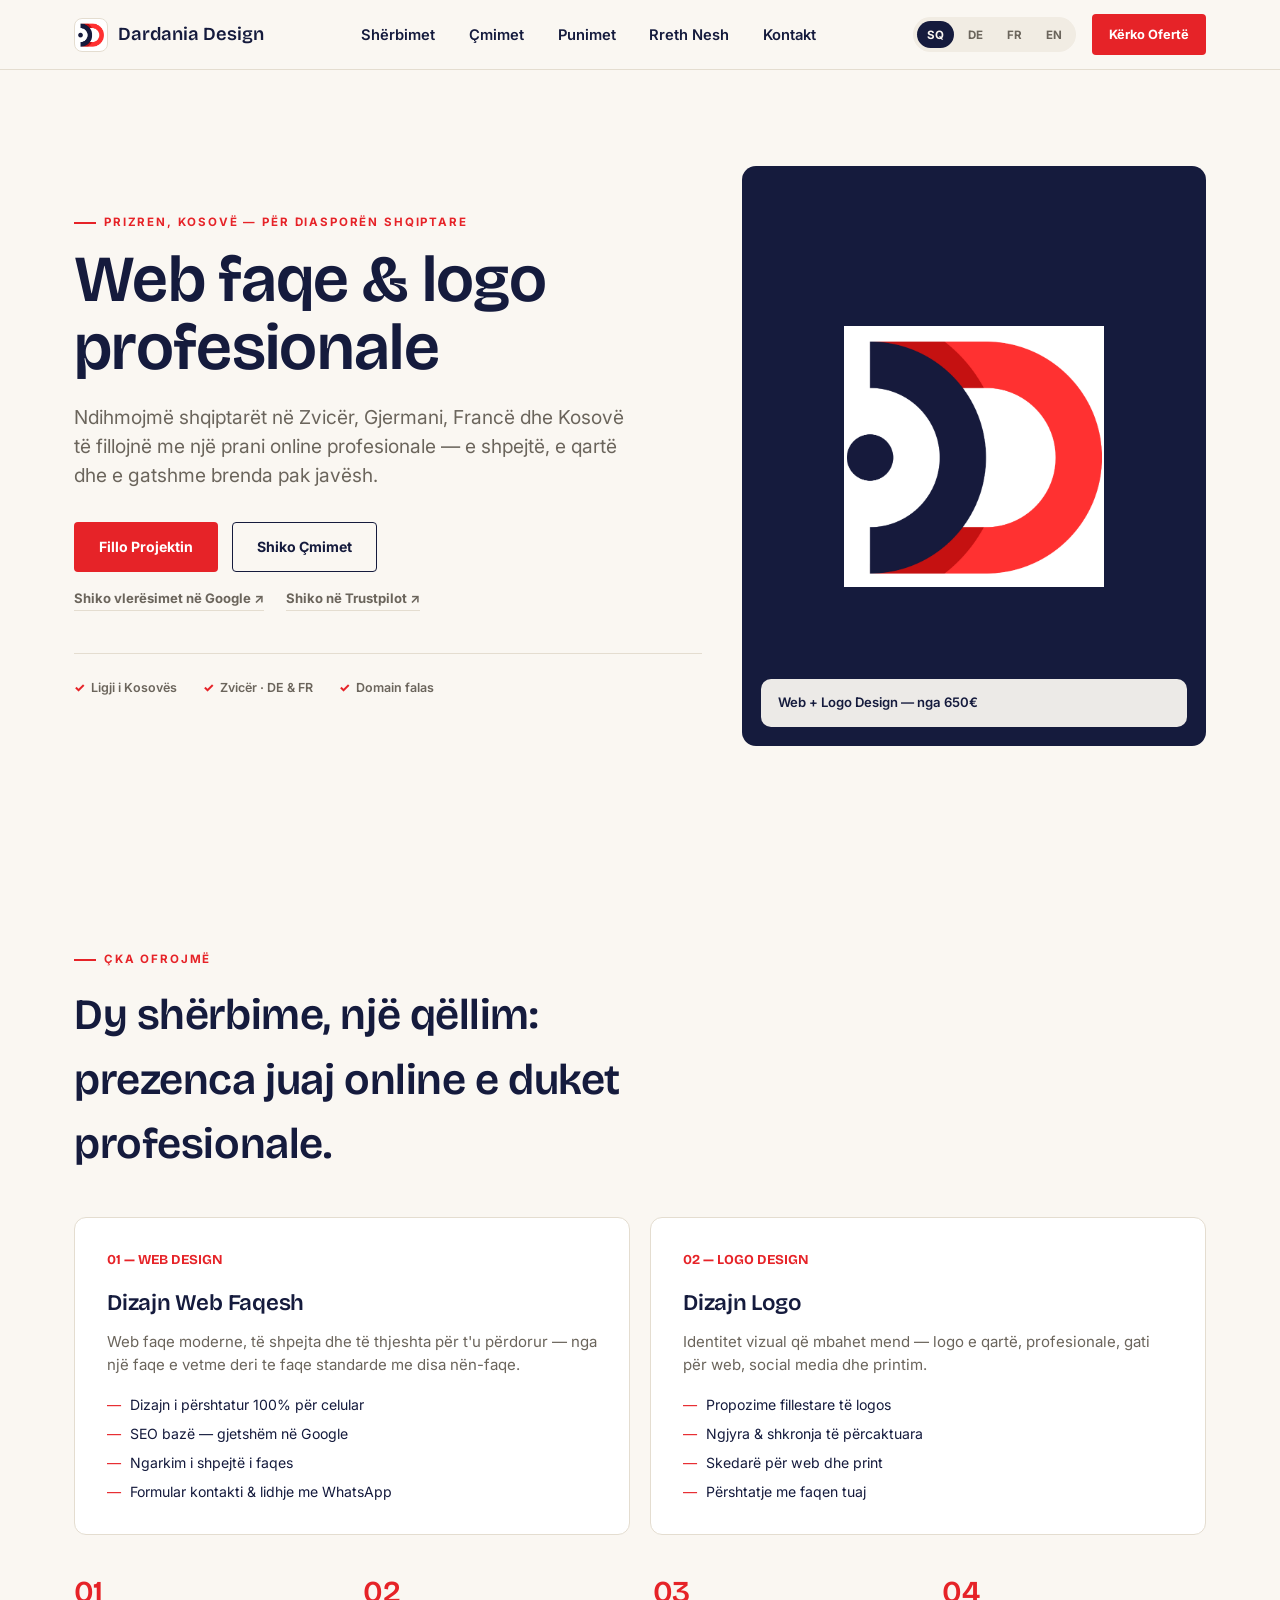
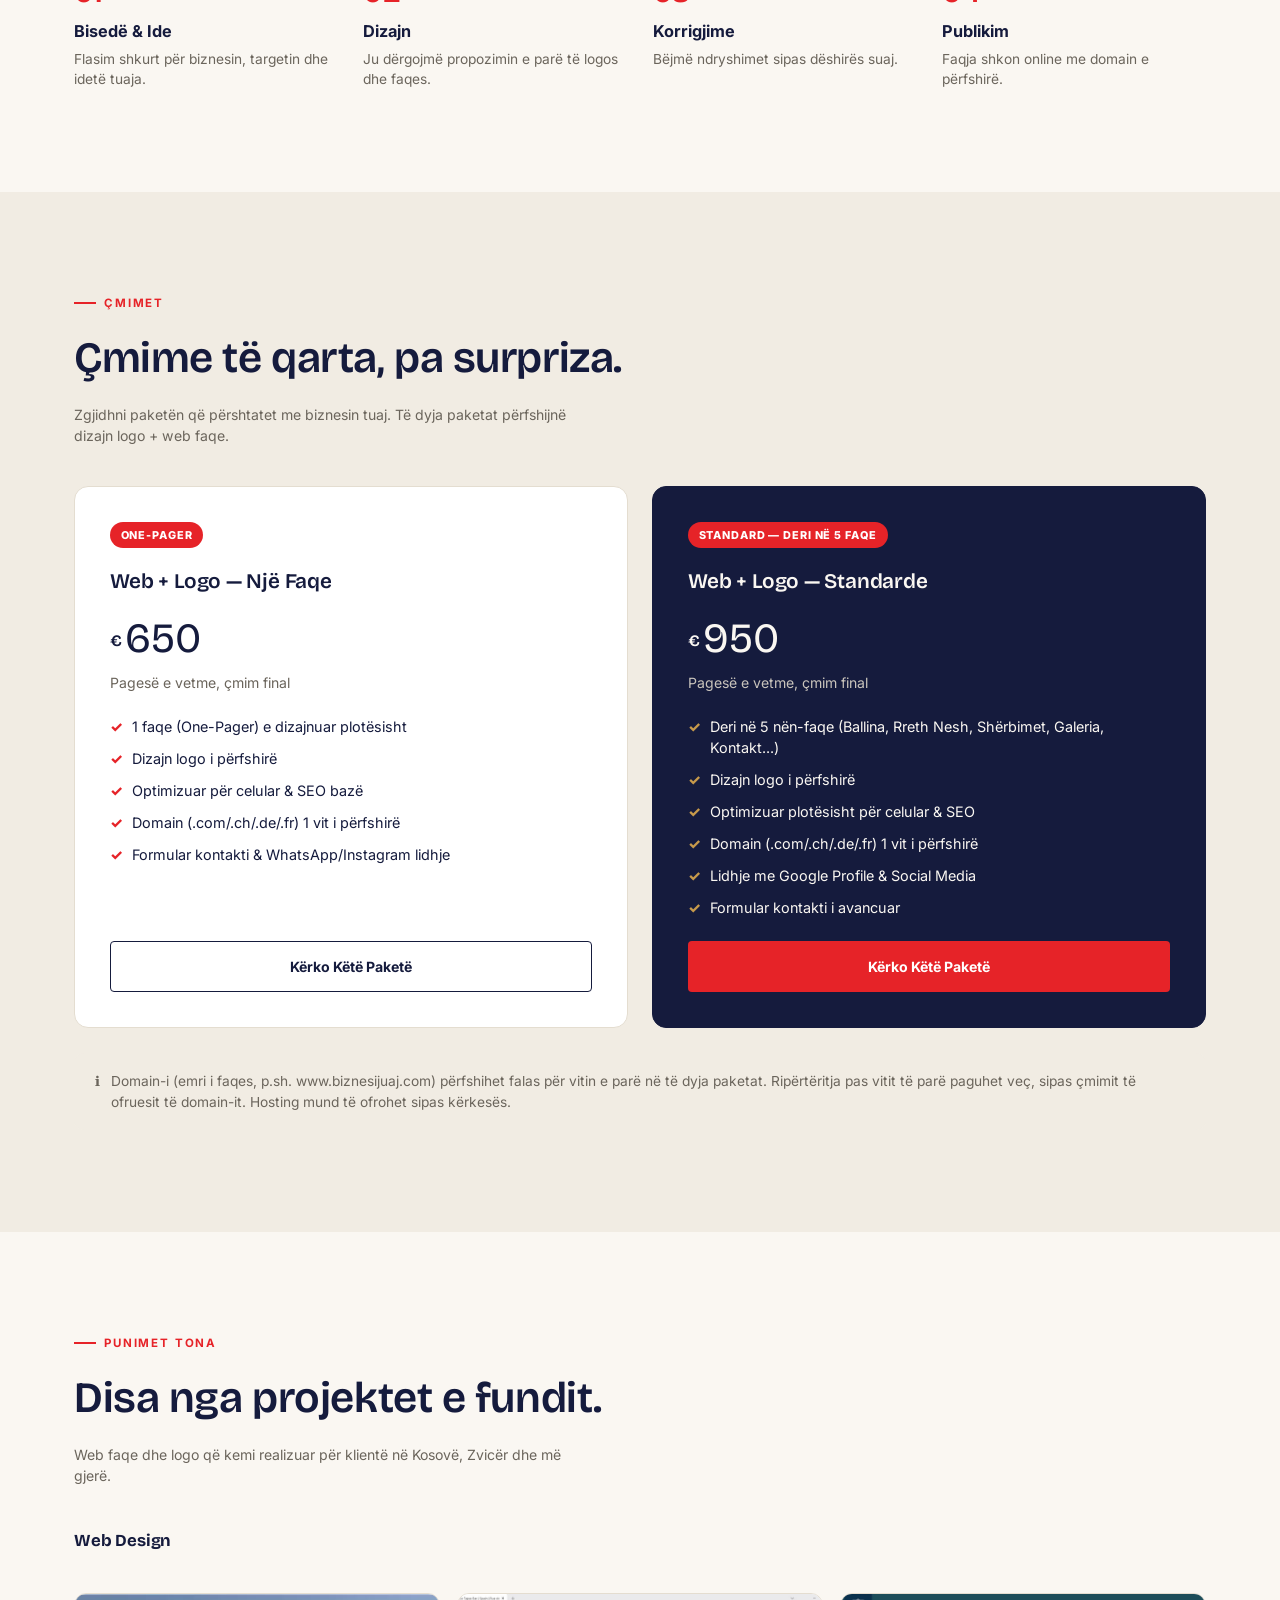
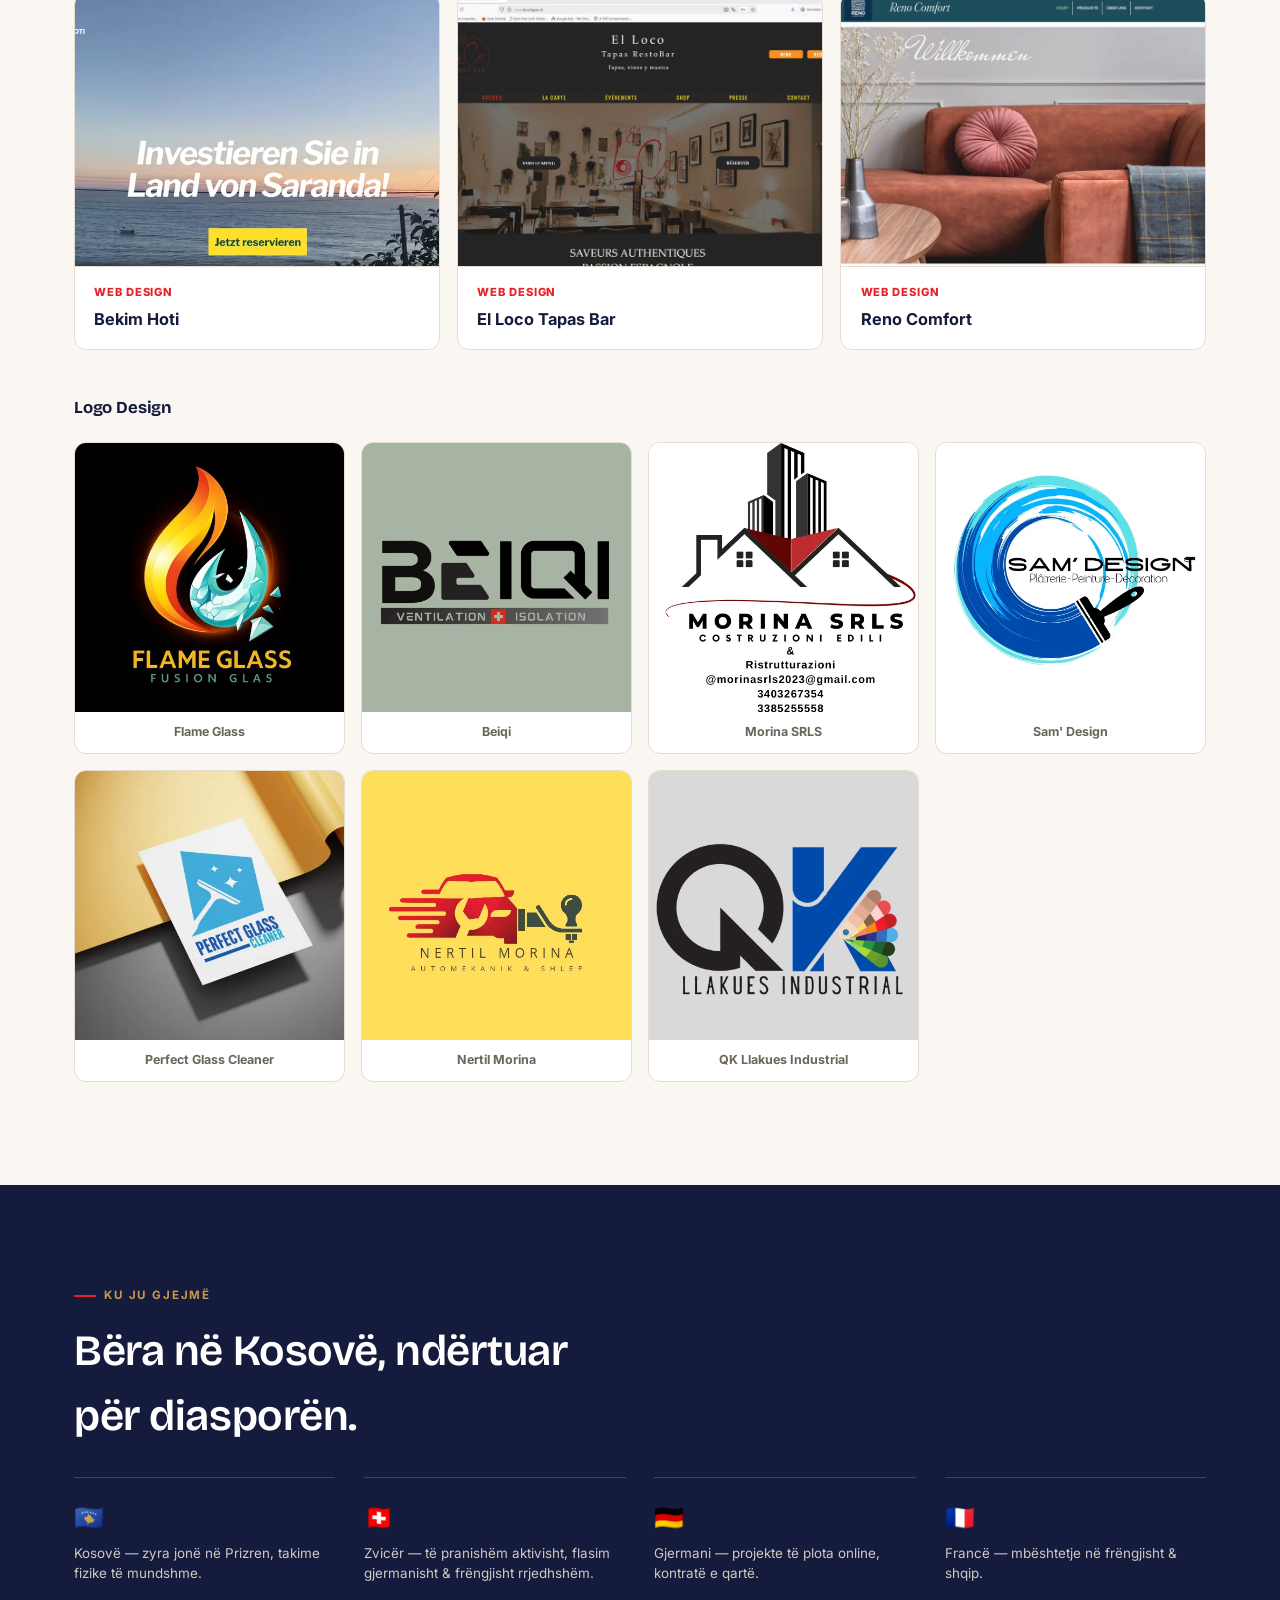
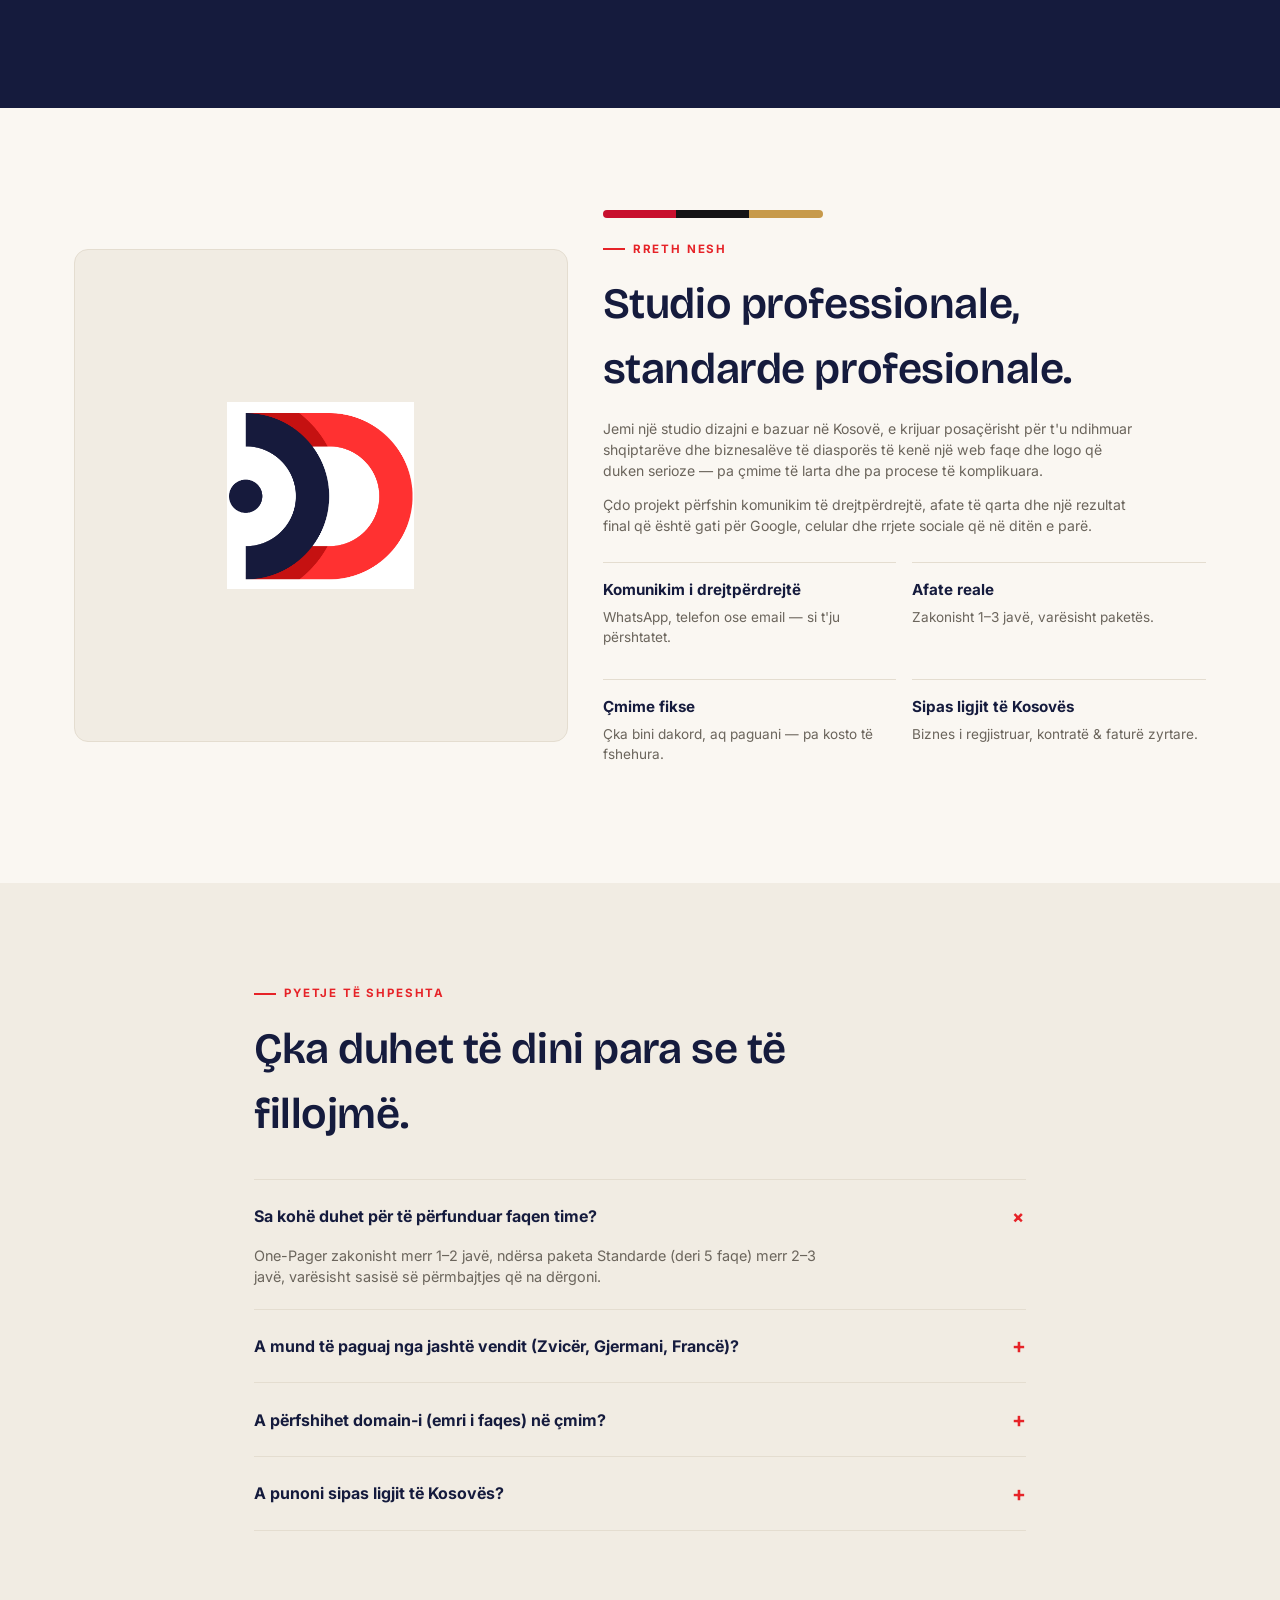
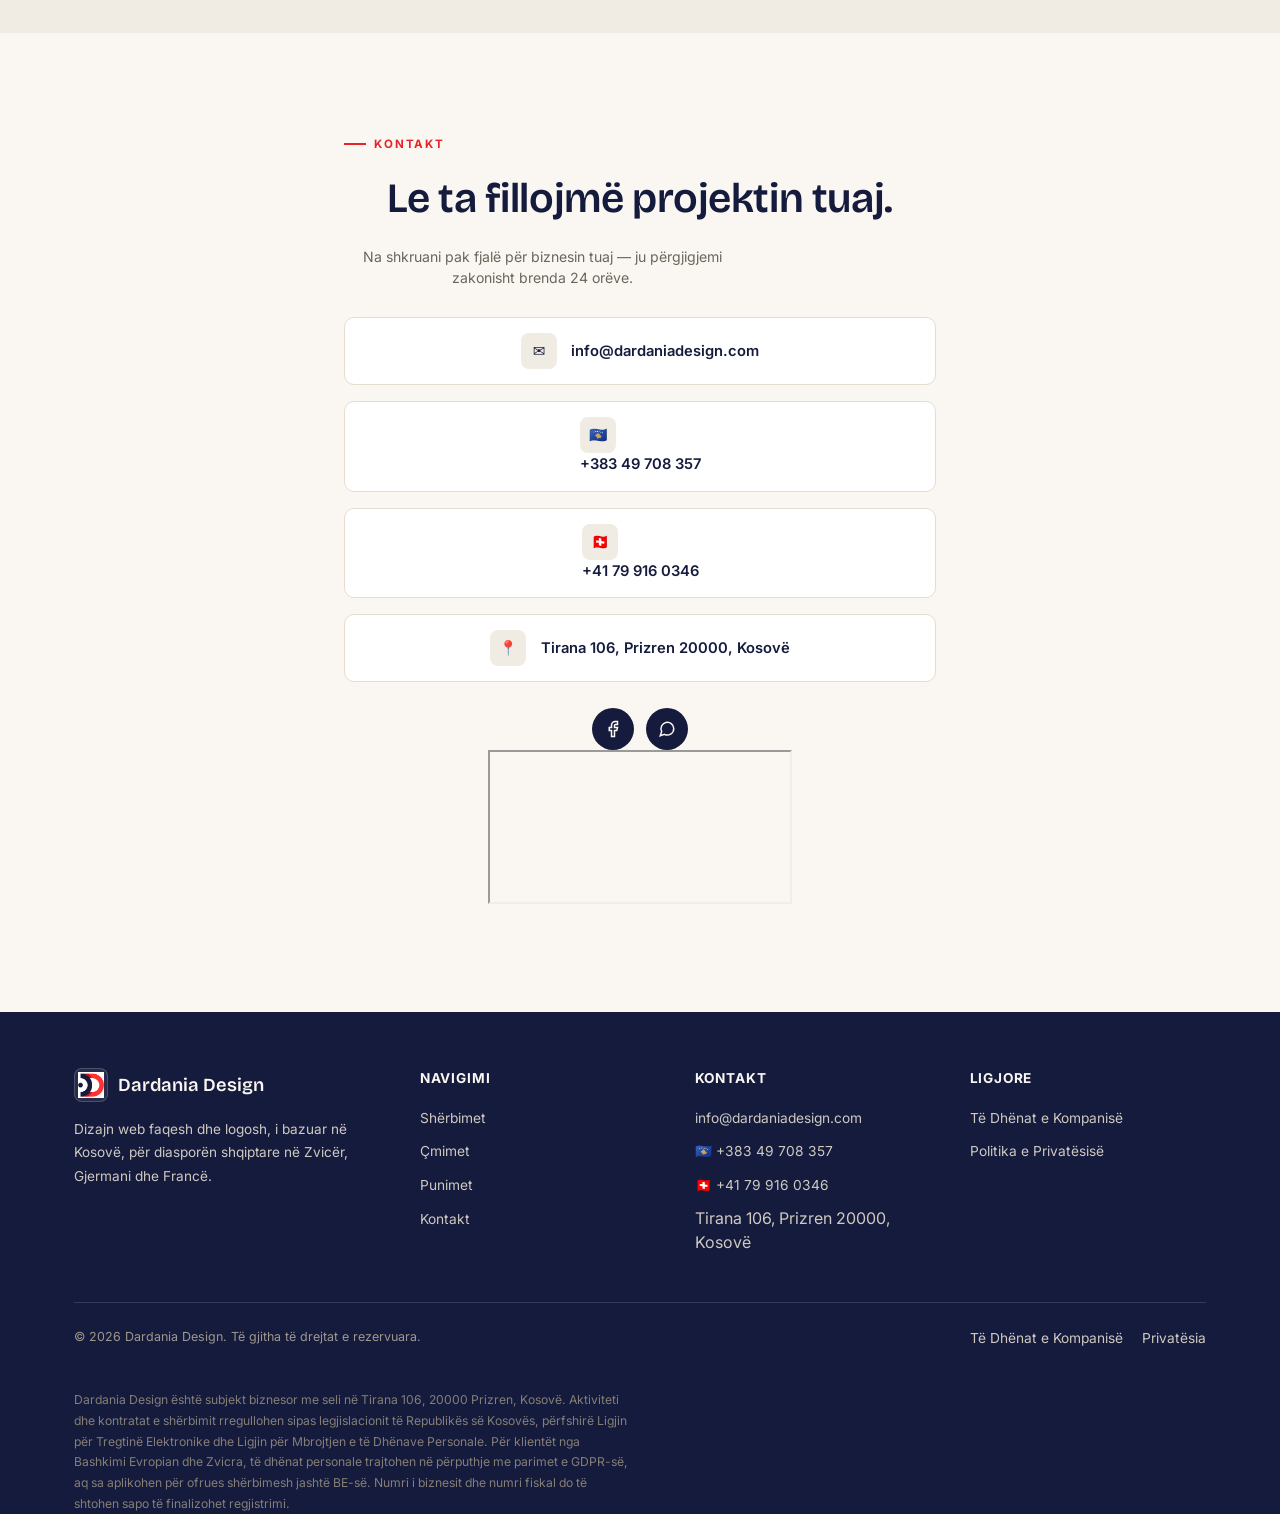
==== commit ba6b72a4: "Add files via upload" ====
--- a/index.html
+++ b/index.html
@@ -115,7 +115,7 @@
     <div class="wrap hero-grid">
       <div>
         <div class="eyebrow" data-i18n="hero_eyebrow">Prizren, Kosovë — për diasporën shqiptare</div>
-        <h1 data-i18n="hero_title">Web faqe &amp; logo që duken <em>profesionale</em>.</h1>
+        <h1 data-i18n="hero_title">Web faqe &amp; logo profesionale</h1>
         <p class="lead lead-full" data-i18n="hero_lead">Ndihmojmë shqiptarët në Zvicër, Gjermani, Francë dhe Kosovë të fillojnë me një prani online profesionale — e shpejtë, e qartë dhe e gatshme brenda pak javësh.</p>
         <p class="lead lead-short" data-i18n="hero_lead_short">Web faqe &amp; logo profesionale për shqiptarët në Zvicër, Gjermani, Francë dhe Kosovë.</p>
         <div class="hero-ctas">
@@ -313,7 +313,7 @@
           <span style="background:#C8102E"></span><span style="background:#141315"></span><span style="background:#C79A4B"></span>
         </div>
         <div class="eyebrow" data-i18n="about_eyebrow">Rreth Nesh</div>
-        <h2 class="section-title" data-i18n="about_title">Studio e vogël, standarde profesionale.</h2>
+        <h2 class="section-title" data-i18n="about_title">Studio professionale, standarde profesionale.</h2>
         <p class="muted" style="margin-top:1rem;max-width:60ch" data-i18n="about_p1">Jemi një studio dizajni e bazuar në Kosovë, e krijuar posaçërisht për t'u ndihmuar shqiptarëve dhe biznesalëve të diasporës të kenë një web faqe dhe logo që duken serioze — pa çmime të larta dhe pa procese të komplikuara.</p>
         <p class="muted" style="margin-top:.8rem;max-width:60ch" data-i18n="about_p2">Çdo projekt përfshin komunikim të drejtpërdrejtë, afate të qarta dhe një rezultat final që është gati për Google, celular dhe rrjete sociale që në ditën e parë.</p>
         <div class="about-list">
@@ -372,6 +372,16 @@
           <a href="https://www.facebook.com/share/1DNtaY6oBn/" aria-label="Facebook" target="_blank" rel="noopener"><svg width="18" height="18" viewBox="0 0 24 24" fill="none" stroke="currentColor" stroke-width="2"><path d="M18 2h-3a5 5 0 0 0-5 5v3H7v4h3v8h4v-8h3l1-4h-4V7a1 1 0 0 1 1-1h3z"/></svg></a>
           <a href="https://wa.me/38349708357" aria-label="WhatsApp Kosovë" target="_blank" rel="noopener"><svg width="18" height="18" viewBox="0 0 24 24" fill="none" stroke="currentColor" stroke-width="2"><path d="M21 11.5a8.5 8.5 0 0 1-12.4 7.6L3 21l1.9-5.6A8.5 8.5 0 1 1 21 11.5Z"/></svg></a>
         </div>
+
+        <div class="map-embed">
+          <iframe
+            src="https://maps.google.com/maps?q=Tirana%20106%2C%2020000%20Prizren%2C%20Kosovo&t=&z=15&ie=UTF8&iwloc=&output=embed"
+            loading="lazy"
+            referrerpolicy="no-referrer-when-downgrade"
+            title="Dardania Design — Prizren, Kosovo"
+            aria-label="Google Maps: Dardania Design, Prizren, Kosovo">
+          </iframe>
+        </div>
       </div>
 
     </div>
